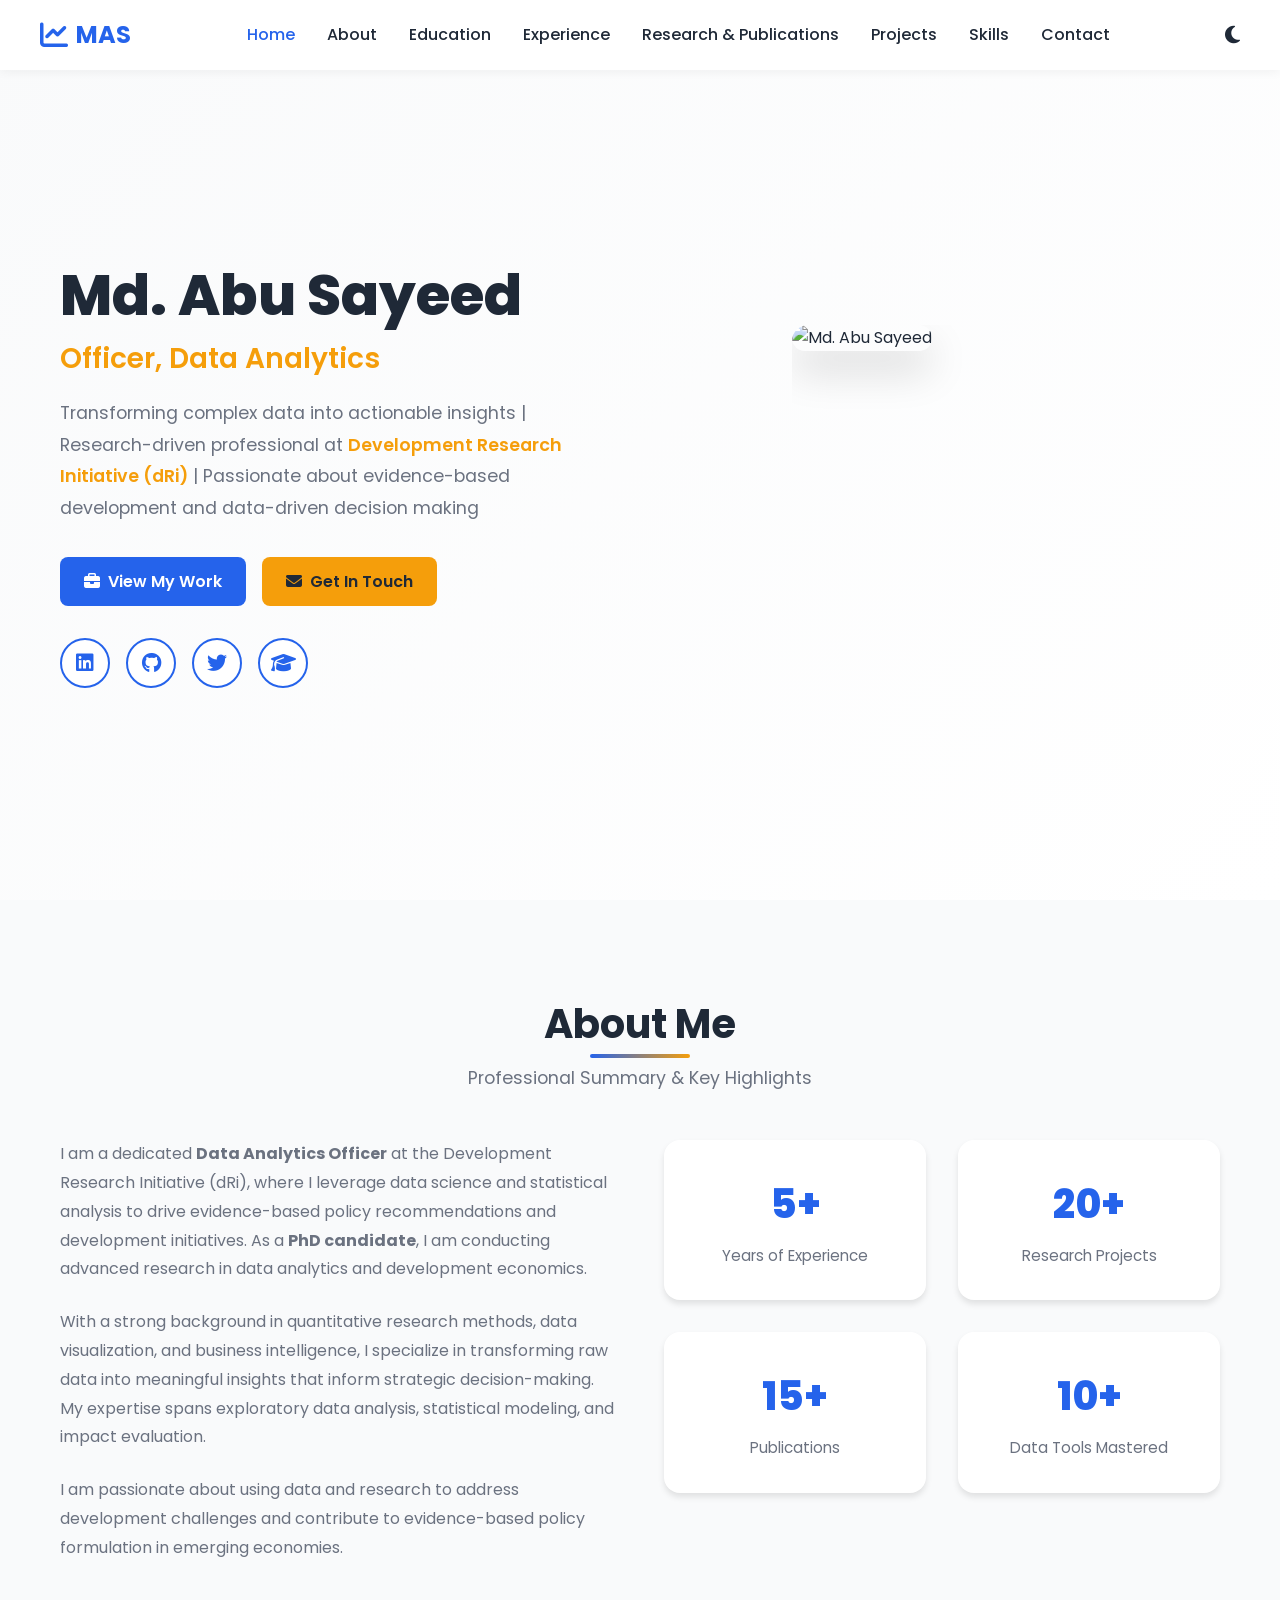
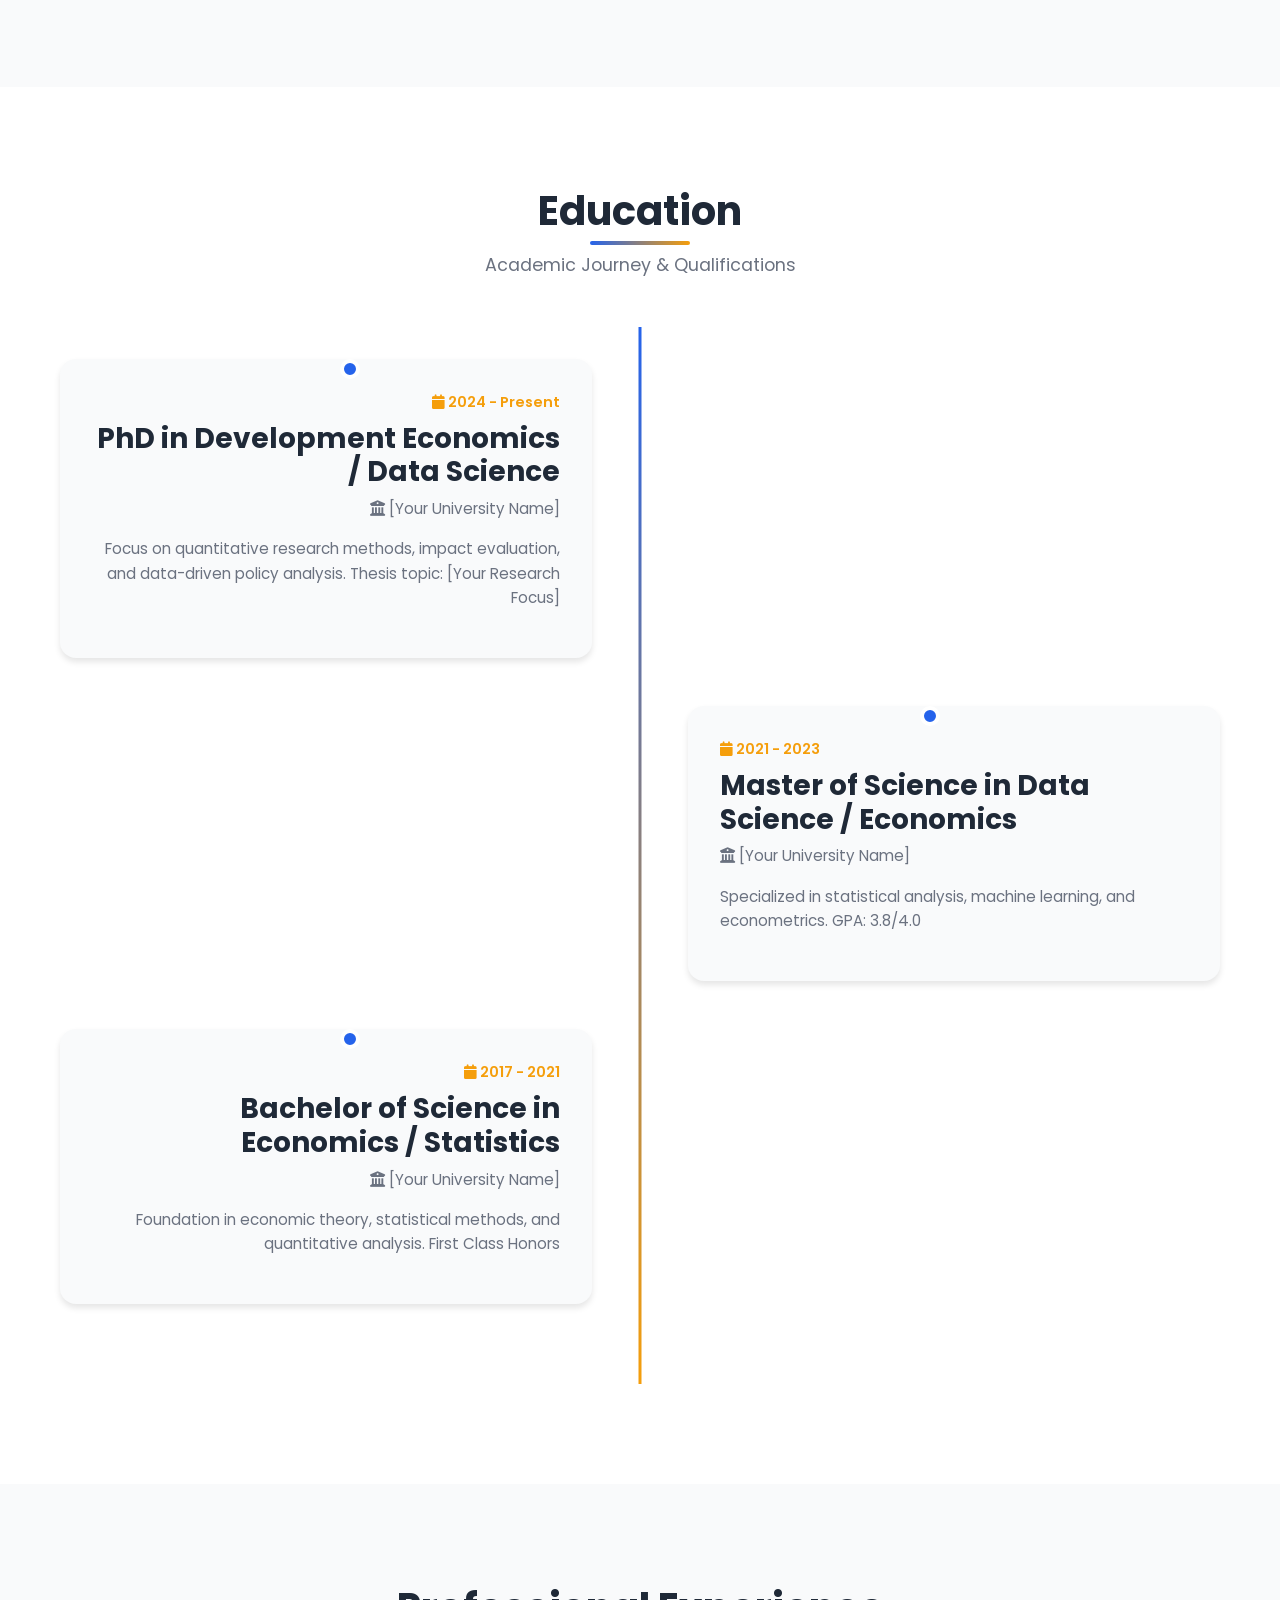
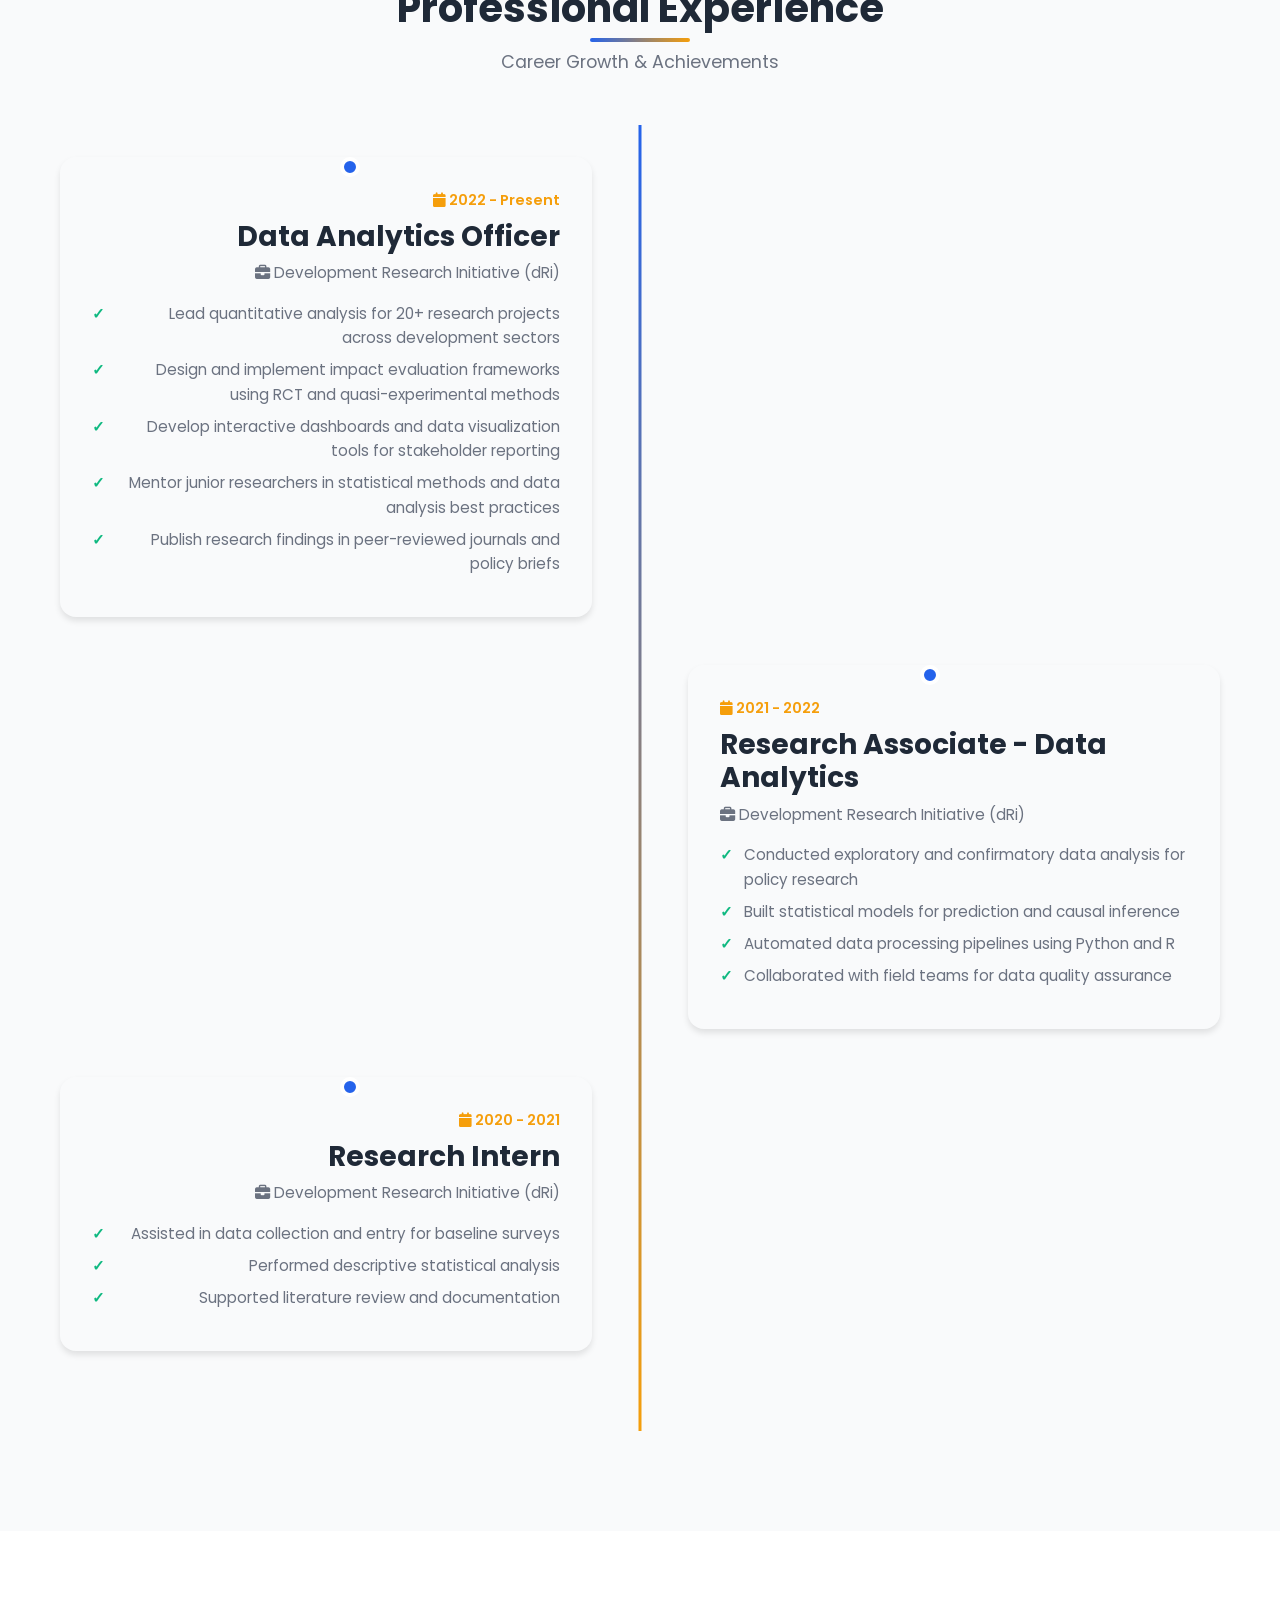
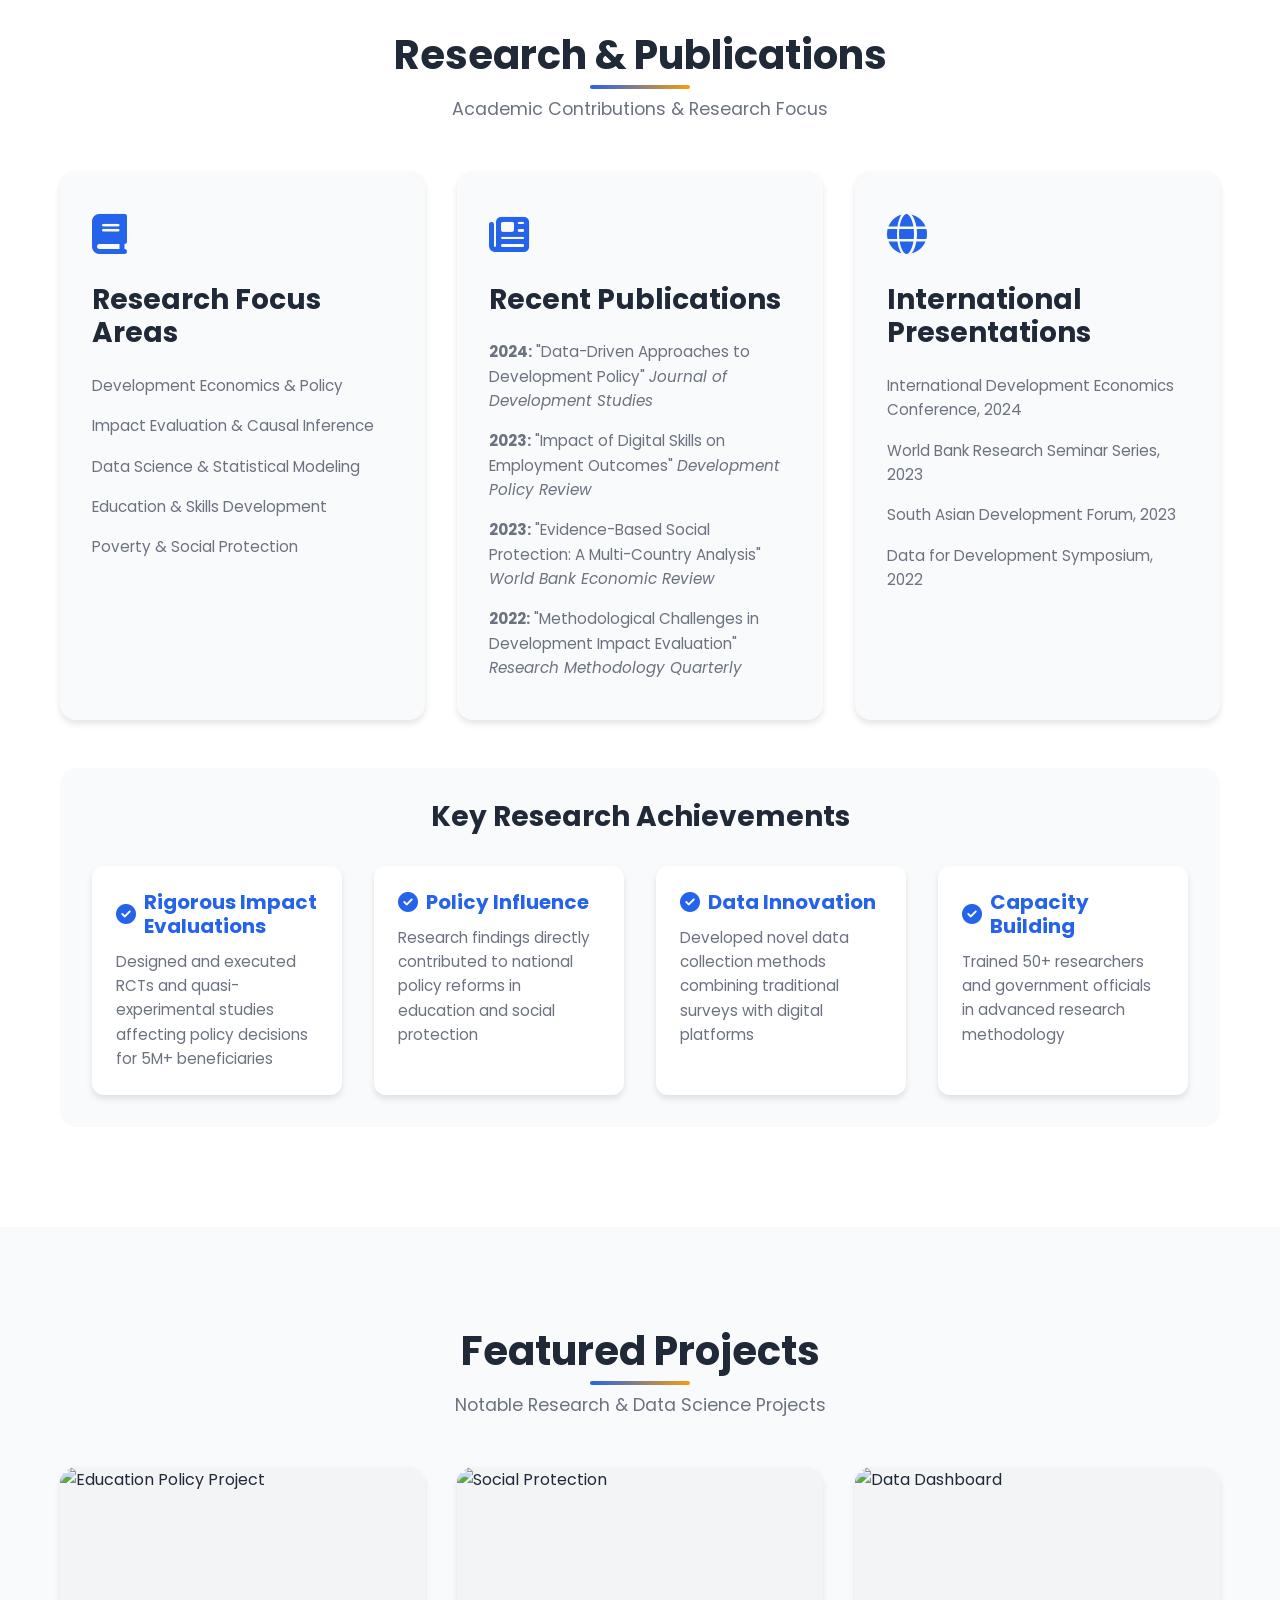
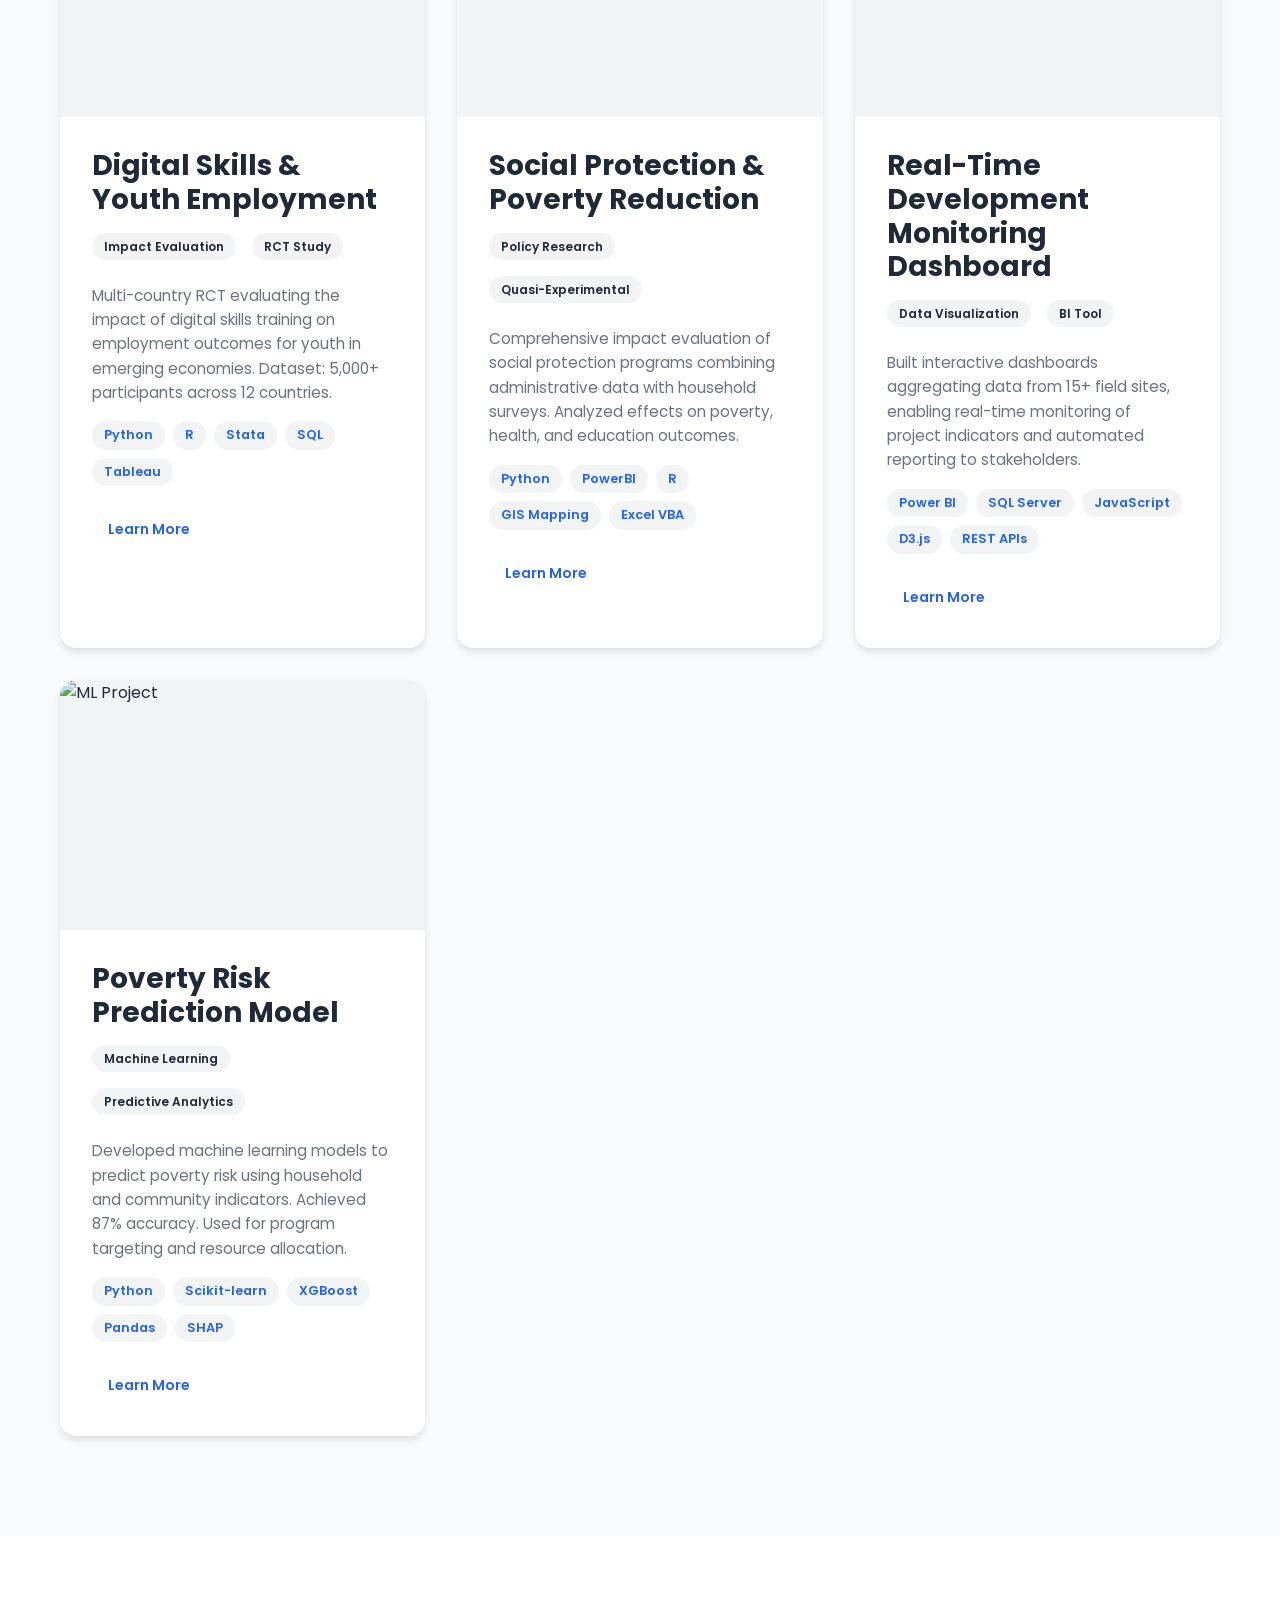
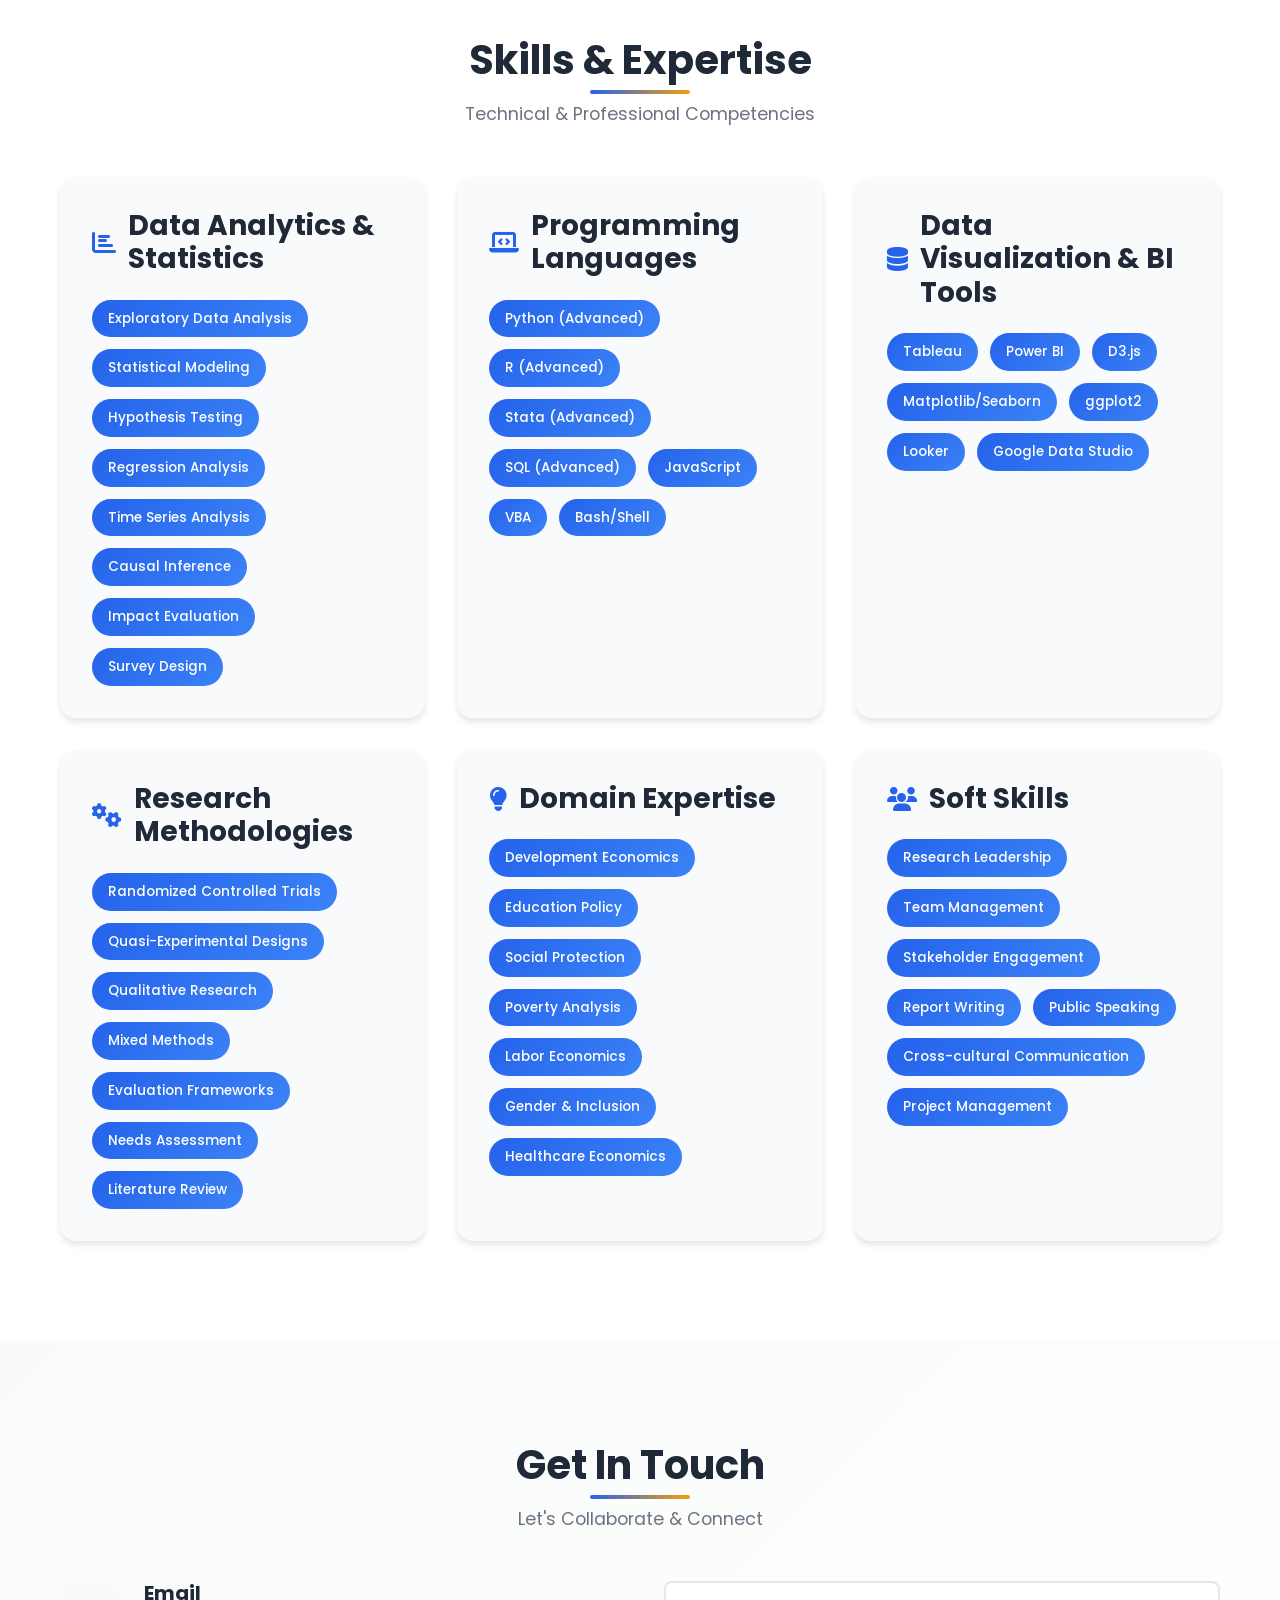
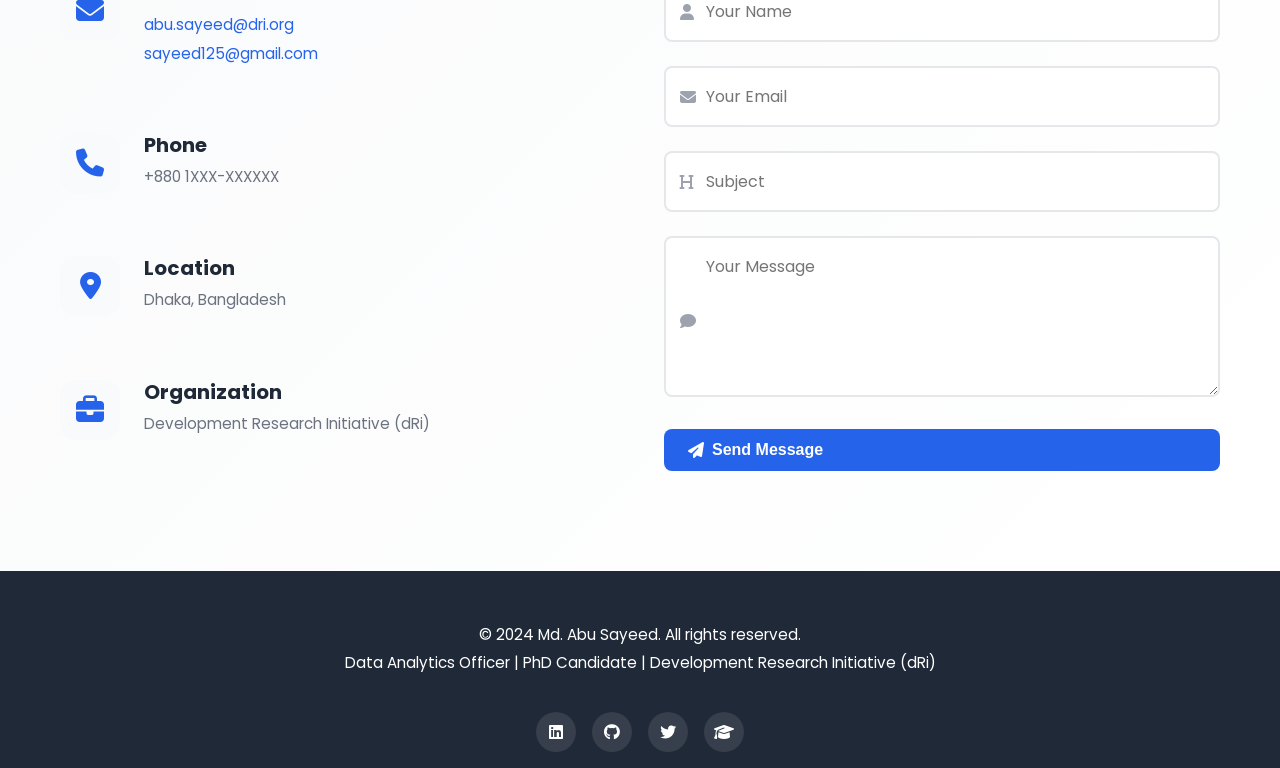
==== index.html @ 8b4735b5 "Update title and subtitle in index.html" ====
<!DOCTYPE html>
<html lang="en">
<head>
    <meta charset="UTF-8">
    <meta name="viewport" content="width=device-width, initial-scale=1.0">
    <title>Md. Abu Sayeed - Officer, Data Analytics </title>
    <meta name="description" content="Portfolio of Md. Abu Sayeed - Data Analytics Officer at Development Research Initiative (dRi) and PhD Candidate. Showcasing research, projects, and professional experience.">
    <meta name="keywords" content="Data Analytics, Research, PhD, dRi, Public Health">
    <meta name="author" content="Md. Abu Sayeed">
    
    <!-- Favicon -->
    <link rel="icon" type="image/x-icon" href="https://cdn-icons-png.flaticon.com/512/3050/3050159.png">
    
    <!-- Font Awesome -->
    <link rel="stylesheet" href="https://cdnjs.cloudflare.com/ajax/libs/font-awesome/6.4.0/css/all.min.css">
    
    <!-- Google Fonts -->
    <link href="https://fonts.googleapis.com/css2?family=Poppins:wght@300;400;500;600;700&display=swap" rel="stylesheet">
    
    <!-- CSS -->
    <link rel="stylesheet" href="css/styles.css">
</head>
<body>
    <!-- NAVBAR -->
    <nav class="navbar">
        <div class="container navbar-container">
            <div class="logo">
                <i class="fas fa-chart-line"></i>
                <span>MAS</span>
            </div>
            
            <button class="menu-toggle" id="menuToggle">
                <span></span>
                <span></span>
                <span></span>
            </button>
            
            <ul class="nav-menu" id="navMenu">
                <li><a href="#home">Home</a></li>
                <li><a href="#about">About</a></li>
                <li><a href="#education">Education</a></li>
                <li><a href="#experience">Experience</a></li>
                <li><a href="#research">Research & Publications</a></li>
                <li><a href="#projects">Projects</a></li>
                <li><a href="#skills">Skills</a></li>
                <li><a href="#contact">Contact</a></li>
            </ul>
            
            <button class="theme-toggle" id="themeToggle">
                <i class="fas fa-moon"></i>
            </button>
        </div>
    </nav>

    <!-- HERO SECTION -->
    <section id="home" class="hero">
        <div class="container">
            <div class="hero-content">
                <div class="hero-text">
                    <h1 class="hero-title">Md. Abu Sayeed</h1>
                    <p class="hero-subtitle">Officer, Data Analytics</p>
                    <p class="hero-description">
                        Transforming complex data into actionable insights | Research-driven professional at 
                        <span class="highlight">Development Research Initiative (dRi)</span> | 
                        Passionate about evidence-based development and data-driven decision making
                    </p>
                    
                    <div class="hero-buttons">
                        <a href="#projects" class="btn btn-primary">
                            <i class="fas fa-briefcase"></i> View My Work
                        </a>
                        <a href="#contact" class="btn btn-secondary">
                            <i class="fas fa-envelope"></i> Get In Touch
                        </a>
                    </div>
                    
                    <div class="social-links">
                        <a href="https://linkedin.com/in/md-abu-sayeed" target="_blank" title="LinkedIn" aria-label="LinkedIn">
                            <i class="fab fa-linkedin"></i>
                        </a>
                        <a href="https://github.com/Sayeed125" target="_blank" title="GitHub" aria-label="GitHub">
                            <i class="fab fa-github"></i>
                        </a>
                        <a href="https://twitter.com/yourhandle" target="_blank" title="Twitter" aria-label="Twitter">
                            <i class="fab fa-twitter"></i>
                        </a>
                        <a href="https://scholar.google.com/citations?user=yourprofile" target="_blank" title="Google Scholar" aria-label="Google Scholar">
                            <i class="fas fa-graduation-cap"></i>
                        </a>
                    </div>
                </div>
                
                <div class="hero-image">
                    <div class="image-wrapper">
                        <img src="https://via.placeholder.com/300x300?text=Abu+Sayeed" alt="Md. Abu Sayeed" class="profile-image">
                    </div>
                </div>
            </div>
        </div>
    </section>

    <!-- ABOUT SECTION -->
    <section id="about" class="about">
        <div class="container">
            <h2 class="section-title">About Me</h2>
            <p class="section-subtitle">Professional Summary & Key Highlights</p>
            
            <div class="about-content">
                <div class="about-text">
                    <p>
                        I am a dedicated <strong>Data Analytics Officer</strong> at the Development Research Initiative (dRi), 
                        where I leverage data science and statistical analysis to drive evidence-based policy recommendations 
                        and development initiatives. As a <strong>PhD candidate</strong>, I am conducting advanced research in 
                        data analytics and development economics.
                    </p>
                    
                    <p>
                        With a strong background in quantitative research methods, data visualization, and business intelligence, 
                        I specialize in transforming raw data into meaningful insights that inform strategic decision-making. 
                        My expertise spans exploratory data analysis, statistical modeling, and impact evaluation.
                    </p>
                    
                    <p>
                        I am passionate about using data and research to address development challenges and contribute to 
                        evidence-based policy formulation in emerging economies.
                    </p>
                </div>
                
                <div class="stats">
                    <div class="stat">
                        <div class="stat-number">5+</div>
                        <div class="stat-label">Years of Experience</div>
                    </div>
                    <div class="stat">
                        <div class="stat-number">20+</div>
                        <div class="stat-label">Research Projects</div>
                    </div>
                    <div class="stat">
                        <div class="stat-number">15+</div>
                        <div class="stat-label">Publications</div>
                    </div>
                    <div class="stat">
                        <div class="stat-number">10+</div>
                        <div class="stat-label">Data Tools Mastered</div>
                    </div>
                </div>
            </div>
        </div>
    </section>

    <!-- EDUCATION SECTION -->
    <section id="education" class="education">
        <div class="container">
            <h2 class="section-title">Education</h2>
            <p class="section-subtitle">Academic Journey & Qualifications</p>
            
            <div class="timeline">
                <div class="timeline-item">
                    <div class="timeline-dot"></div>
                    <div class="timeline-content">
                        <div class="timeline-date">
                            <i class="fas fa-calendar"></i> 2024 - Present
                        </div>
                        <h3>PhD in Development Economics / Data Science</h3>
                        <p class="institution">
                            <i class="fas fa-university"></i> [Your University Name]
                        </p>
                        <p class="description">
                            Focus on quantitative research methods, impact evaluation, and data-driven policy analysis. 
                            Thesis topic: [Your Research Focus]
                        </p>
                    </div>
                </div>
                
                <div class="timeline-item">
                    <div class="timeline-dot"></div>
                    <div class="timeline-content">
                        <div class="timeline-date">
                            <i class="fas fa-calendar"></i> 2021 - 2023
                        </div>
                        <h3>Master of Science in Data Science / Economics</h3>
                        <p class="institution">
                            <i class="fas fa-university"></i> [Your University Name]
                        </p>
                        <p class="description">
                            Specialized in statistical analysis, machine learning, and econometrics. 
                            GPA: 3.8/4.0
                        </p>
                    </div>
                </div>
                
                <div class="timeline-item">
                    <div class="timeline-dot"></div>
                    <div class="timeline-content">
                        <div class="timeline-date">
                            <i class="fas fa-calendar"></i> 2017 - 2021
                        </div>
                        <h3>Bachelor of Science in Economics / Statistics</h3>
                        <p class="institution">
                            <i class="fas fa-university"></i> [Your University Name]
                        </p>
                        <p class="description">
                            Foundation in economic theory, statistical methods, and quantitative analysis. 
                            First Class Honors
                        </p>
                    </div>
                </div>
            </div>
        </div>
    </section>

    <!-- EXPERIENCE SECTION -->
    <section id="experience" class="experience">
        <div class="container">
            <h2 class="section-title">Professional Experience</h2>
            <p class="section-subtitle">Career Growth & Achievements</p>
            
            <div class="timeline">
                <div class="timeline-item">
                    <div class="timeline-dot"></div>
                    <div class="timeline-content">
                        <div class="timeline-date">
                            <i class="fas fa-calendar"></i> 2022 - Present
                        </div>
                        <h3>Data Analytics Officer</h3>
                        <p class="institution">
                            <i class="fas fa-briefcase"></i> Development Research Initiative (dRi)
                        </p>
                        <ul class="achievements">
                            <li>Lead quantitative analysis for 20+ research projects across development sectors</li>
                            <li>Design and implement impact evaluation frameworks using RCT and quasi-experimental methods</li>
                            <li>Develop interactive dashboards and data visualization tools for stakeholder reporting</li>
                            <li>Mentor junior researchers in statistical methods and data analysis best practices</li>
                            <li>Publish research findings in peer-reviewed journals and policy briefs</li>
                        </ul>
                    </div>
                </div>
                
                <div class="timeline-item">
                    <div class="timeline-dot"></div>
                    <div class="timeline-content">
                        <div class="timeline-date">
                            <i class="fas fa-calendar"></i> 2021 - 2022
                        </div>
                        <h3>Research Associate - Data Analytics</h3>
                        <p class="institution">
                            <i class="fas fa-briefcase"></i> Development Research Initiative (dRi)
                        </p>
                        <ul class="achievements">
                            <li>Conducted exploratory and confirmatory data analysis for policy research</li>
                            <li>Built statistical models for prediction and causal inference</li>
                            <li>Automated data processing pipelines using Python and R</li>
                            <li>Collaborated with field teams for data quality assurance</li>
                        </ul>
                    </div>
                </div>
                
                <div class="timeline-item">
                    <div class="timeline-dot"></div>
                    <div class="timeline-content">
                        <div class="timeline-date">
                            <i class="fas fa-calendar"></i> 2020 - 2021
                        </div>
                        <h3>Research Intern</h3>
                        <p class="institution">
                            <i class="fas fa-briefcase"></i> Development Research Initiative (dRi)
                        </p>
                        <ul class="achievements">
                            <li>Assisted in data collection and entry for baseline surveys</li>
                            <li>Performed descriptive statistical analysis</li>
                            <li>Supported literature review and documentation</li>
                        </ul>
                    </div>
                </div>
            </div>
        </div>
    </section>

    <!-- RESEARCH SECTION -->
    <section id="research" class="research">
        <div class="container">
            <h2 class="section-title">Research & Publications</h2>
            <p class="section-subtitle">Academic Contributions & Research Focus</p>
            
            <div class="research-grid">
                <div class="research-card">
                    <div class="research-icon">
                        <i class="fas fa-book"></i>
                    </div>
                    <h3>Research Focus Areas</h3>
                    <ul>
                        <li>Development Economics & Policy</li>
                        <li>Impact Evaluation & Causal Inference</li>
                        <li>Data Science & Statistical Modeling</li>
                        <li>Education & Skills Development</li>
                        <li>Poverty & Social Protection</li>
                    </ul>
                </div>
                
                <div class="research-card">
                    <div class="research-icon">
                        <i class="fas fa-newspaper"></i>
                    </div>
                    <h3>Recent Publications</h3>
                    <ul>
                        <li>
                            <strong>2024:</strong> "Data-Driven Approaches to Development Policy" 
                            <em>Journal of Development Studies</em>
                        </li>
                        <li>
                            <strong>2023:</strong> "Impact of Digital Skills on Employment Outcomes" 
                            <em>Development Policy Review</em>
                        </li>
                        <li>
                            <strong>2023:</strong> "Evidence-Based Social Protection: A Multi-Country Analysis" 
                            <em>World Bank Economic Review</em>
                        </li>
                        <li>
                            <strong>2022:</strong> "Methodological Challenges in Development Impact Evaluation" 
                            <em>Research Methodology Quarterly</em>
                        </li>
                    </ul>
                </div>
                
                <div class="research-card">
                    <div class="research-icon">
                        <i class="fas fa-globe"></i>
                    </div>
                    <h3>International Presentations</h3>
                    <ul>
                        <li>International Development Economics Conference, 2024</li>
                        <li>World Bank Research Seminar Series, 2023</li>
                        <li>South Asian Development Forum, 2023</li>
                        <li>Data for Development Symposium, 2022</li>
                    </ul>
                </div>
            </div>
            
            <div class="research-highlights">
                <h3>Key Research Achievements</h3>
                <div class="highlights-grid">
                    <div class="highlight-item">
                        <h4><i class="fas fa-check-circle"></i> Rigorous Impact Evaluations</h4>
                        <p>Designed and executed RCTs and quasi-experimental studies affecting policy decisions for 5M+ beneficiaries</p>
                    </div>
                    <div class="highlight-item">
                        <h4><i class="fas fa-check-circle"></i> Policy Influence</h4>
                        <p>Research findings directly contributed to national policy reforms in education and social protection</p>
                    </div>
                    <div class="highlight-item">
                        <h4><i class="fas fa-check-circle"></i> Data Innovation</h4>
                        <p>Developed novel data collection methods combining traditional surveys with digital platforms</p>
                    </div>
                    <div class="highlight-item">
                        <h4><i class="fas fa-check-circle"></i> Capacity Building</h4>
                        <p>Trained 50+ researchers and government officials in advanced research methodology</p>
                    </div>
                </div>
            </div>
        </div>
    </section>

    <!-- PROJECTS SECTION -->
    <section id="projects" class="projects">
        <div class="container">
            <h2 class="section-title">Featured Projects</h2>
            <p class="section-subtitle">Notable Research & Data Science Projects</p>
            
            <div class="projects-grid">
                <div class="project-card">
                    <div class="project-image">
                        <img src="https://via.placeholder.com/400x250?text=Education+Policy+Project" alt="Education Policy Project">
                        <div class="project-overlay">
                            <a href="#" class="project-link">
                                <i class="fas fa-external-link-alt"></i>
                            </a>
                        </div>
                    </div>
                    <div class="project-content">
                        <h3>Digital Skills & Youth Employment</h3>
                        <p class="project-type">
                            <span class="badge">Impact Evaluation</span>
                            <span class="badge">RCT Study</span>
                        </p>
                        <p class="project-description">
                            Multi-country RCT evaluating the impact of digital skills training on employment outcomes 
                            for youth in emerging economies. Dataset: 5,000+ participants across 12 countries.
                        </p>
                        <div class="project-tech">
                            <span>Python</span>
                            <span>R</span>
                            <span>Stata</span>
                            <span>SQL</span>
                            <span>Tableau</span>
                        </div>
                        <a href="#" class="btn btn-small">Learn More</a>
                    </div>
                </div>
                
                <div class="project-card">
                    <div class="project-image">
                        <img src="https://via.placeholder.com/400x250?text=Social+Protection+Project" alt="Social Protection">
                        <div class="project-overlay">
                            <a href="#" class="project-link">
                                <i class="fas fa-external-link-alt"></i>
                            </a>
                        </div>
                    </div>
                    <div class="project-content">
                        <h3>Social Protection & Poverty Reduction</h3>
                        <p class="project-type">
                            <span class="badge">Policy Research</span>
                            <span class="badge">Quasi-Experimental</span>
                        </p>
                        <p class="project-description">
                            Comprehensive impact evaluation of social protection programs combining administrative data 
                            with household surveys. Analyzed effects on poverty, health, and education outcomes.
                        </p>
                        <div class="project-tech">
                            <span>Python</span>
                            <span>PowerBI</span>
                            <span>R</span>
                            <span>GIS Mapping</span>
                            <span>Excel VBA</span>
                        </div>
                        <a href="#" class="btn btn-small">Learn More</a>
                    </div>
                </div>
                
                <div class="project-card">
                    <div class="project-image">
                        <img src="https://via.placeholder.com/400x250?text=Data+Dashboard+Project" alt="Data Dashboard">
                        <div class="project-overlay">
                            <a href="#" class="project-link">
                                <i class="fas fa-external-link-alt"></i>
                            </a>
                        </div>
                    </div>
                    <div class="project-content">
                        <h3>Real-Time Development Monitoring Dashboard</h3>
                        <p class="project-type">
                            <span class="badge">Data Visualization</span>
                            <span class="badge">BI Tool</span>
                        </p>
                        <p class="project-description">
                            Built interactive dashboards aggregating data from 15+ field sites, enabling real-time monitoring 
                            of project indicators and automated reporting to stakeholders.
                        </p>
                        <div class="project-tech">
                            <span>Power BI</span>
                            <span>SQL Server</span>
                            <span>JavaScript</span>
                            <span>D3.js</span>
                            <span>REST APIs</span>
                        </div>
                        <a href="#" class="btn btn-small">Learn More</a>
                    </div>
                </div>
                
                <div class="project-card">
                    <div class="project-image">
                        <img src="https://via.placeholder.com/400x250?text=Machine+Learning+Project" alt="ML Project">
                        <div class="project-overlay">
                            <a href="#" class="project-link">
                                <i class="fas fa-external-link-alt"></i>
                            </a>
                        </div>
                    </div>
                    <div class="project-content">
                        <h3>Poverty Risk Prediction Model</h3>
                        <p class="project-type">
                            <span class="badge">Machine Learning</span>
                            <span class="badge">Predictive Analytics</span>
                        </p>
                        <p class="project-description">
                            Developed machine learning models to predict poverty risk using household and community indicators. 
                            Achieved 87% accuracy. Used for program targeting and resource allocation.
                        </p>
                        <div class="project-tech">
                            <span>Python</span>
                            <span>Scikit-learn</span>
                            <span>XGBoost</span>
                            <span>Pandas</span>
                            <span>SHAP</span>
                        </div>
                        <a href="#" class="btn btn-small">Learn More</a>
                    </div>
                </div>
            </div>
        </div>
    </section>

    <!-- SKILLS SECTION -->
    <section id="skills" class="skills">
        <div class="container">
            <h2 class="section-title">Skills & Expertise</h2>
            <p class="section-subtitle">Technical & Professional Competencies</p>
            
            <div class="skills-grid">
                <div class="skill-category">
                    <h3>
                        <i class="fas fa-chart-bar"></i> Data Analytics & Statistics
                    </h3>
                    <div class="skill-list">
                        <span class="skill-tag">Exploratory Data Analysis</span>
                        <span class="skill-tag">Statistical Modeling</span>
                        <span class="skill-tag">Hypothesis Testing</span>
                        <span class="skill-tag">Regression Analysis</span>
                        <span class="skill-tag">Time Series Analysis</span>
                        <span class="skill-tag">Causal Inference</span>
                        <span class="skill-tag">Impact Evaluation</span>
                        <span class="skill-tag">Survey Design</span>
                    </div>
                </div>
                
                <div class="skill-category">
                    <h3>
                        <i class="fas fa-laptop-code"></i> Programming Languages
                    </h3>
                    <div class="skill-list">
                        <span class="skill-tag">Python (Advanced)</span>
                        <span class="skill-tag">R (Advanced)</span>
                        <span class="skill-tag">Stata (Advanced)</span>
                        <span class="skill-tag">SQL (Advanced)</span>
                        <span class="skill-tag">JavaScript</span>
                        <span class="skill-tag">VBA</span>
                        <span class="skill-tag">Bash/Shell</span>
                    </div>
                </div>
                
                <div class="skill-category">
                    <h3>
                        <i class="fas fa-database"></i> Data Visualization & BI Tools
                    </h3>
                    <div class="skill-list">
                        <span class="skill-tag">Tableau</span>
                        <span class="skill-tag">Power BI</span>
                        <span class="skill-tag">D3.js</span>
                        <span class="skill-tag">Matplotlib/Seaborn</span>
                        <span class="skill-tag">ggplot2</span>
                        <span class="skill-tag">Looker</span>
                        <span class="skill-tag">Google Data Studio</span>
                    </div>
                </div>
                
                <div class="skill-category">
                    <h3>
                        <i class="fas fa-cogs"></i> Research Methodologies
                    </h3>
                    <div class="skill-list">
                        <span class="skill-tag">Randomized Controlled Trials</span>
                        <span class="skill-tag">Quasi-Experimental Designs</span>
                        <span class="skill-tag">Qualitative Research</span>
                        <span class="skill-tag">Mixed Methods</span>
                        <span class="skill-tag">Evaluation Frameworks</span>
                        <span class="skill-tag">Needs Assessment</span>
                        <span class="skill-tag">Literature Review</span>
                    </div>
                </div>
                
                <div class="skill-category">
                    <h3>
                        <i class="fas fa-lightbulb"></i> Domain Expertise
                    </h3>
                    <div class="skill-list">
                        <span class="skill-tag">Development Economics</span>
                        <span class="skill-tag">Education Policy</span>
                        <span class="skill-tag">Social Protection</span>
                        <span class="skill-tag">Poverty Analysis</span>
                        <span class="skill-tag">Labor Economics</span>
                        <span class="skill-tag">Gender & Inclusion</span>
                        <span class="skill-tag">Healthcare Economics</span>
                    </div>
                </div>
                
                <div class="skill-category">
                    <h3>
                        <i class="fas fa-users"></i> Soft Skills
                    </h3>
                    <div class="skill-list">
                        <span class="skill-tag">Research Leadership</span>
                        <span class="skill-tag">Team Management</span>
                        <span class="skill-tag">Stakeholder Engagement</span>
                        <span class="skill-tag">Report Writing</span>
                        <span class="skill-tag">Public Speaking</span>
                        <span class="skill-tag">Cross-cultural Communication</span>
                        <span class="skill-tag">Project Management</span>
                    </div>
                </div>
            </div>
        </div>
    </section>

    <!-- CONTACT SECTION -->
    <section id="contact" class="contact">
        <div class="container">
            <h2 class="section-title">Get In Touch</h2>
            <p class="section-subtitle">Let's Collaborate & Connect</p>
            
            <div class="contact-content">
                <div class="contact-info">
                    <div class="contact-item">
                        <div class="contact-icon">
                            <i class="fas fa-envelope"></i>
                        </div>
                        <div class="contact-text">
                            <h4>Email</h4>
                            <p>
                                <a href="mailto:abu.sayeed@dri.org">abu.sayeed@dri.org</a>
                            </p>
                            <p>
                                <a href="mailto:sayeed125@gmail.com">sayeed125@gmail.com</a>
                            </p>
                        </div>
                    </div>
                    
                    <div class="contact-item">
                        <div class="contact-icon">
                            <i class="fas fa-phone"></i>
                        </div>
                        <div class="contact-text">
                            <h4>Phone</h4>
                            <p>+880 1XXX-XXXXXX</p>
                        </div>
                    </div>
                    
                    <div class="contact-item">
                        <div class="contact-icon">
                            <i class="fas fa-map-marker-alt"></i>
                        </div>
                        <div class="contact-text">
                            <h4>Location</h4>
                            <p>Dhaka, Bangladesh</p>
                        </div>
                    </div>
                    
                    <div class="contact-item">
                        <div class="contact-icon">
                            <i class="fas fa-briefcase"></i>
                        </div>
                        <div class="contact-text">
                            <h4>Organization</h4>
                            <p>Development Research Initiative (dRi)</p>
                        </div>
                    </div>
                </div>
                
                <form class="contact-form" id="contactForm">
                    <div class="form-group">
                        <input type="text" id="name" name="name" placeholder="Your Name" required>
                        <i class="fas fa-user form-icon"></i>
                    </div>
                    
                    <div class="form-group">
                        <input type="email" id="email" name="email" placeholder="Your Email" required>
                        <i class="fas fa-envelope form-icon"></i>
                    </div>
                    
                    <div class="form-group">
                        <input type="text" id="subject" name="subject" placeholder="Subject" required>
                        <i class="fas fa-heading form-icon"></i>
                    </div>
                    
                    <div class="form-group">
                        <textarea id="message" name="message" placeholder="Your Message" rows="5" required></textarea>
                        <i class="fas fa-comment form-icon"></i>
                    </div>
                    
                    <button type="submit" class="btn btn-primary">
                        <i class="fas fa-paper-plane"></i> Send Message
                    </button>
                </form>
            </div>
        </div>
    </section>

    <!-- FOOTER -->
    <footer class="footer">
        <div class="container">
            <div class="footer-content">
                <p>&copy; 2024 Md. Abu Sayeed. All rights reserved.</p>
                <p>Data Analytics Officer | PhD Candidate | Development Research Initiative (dRi)</p>
            </div>
            <div class="footer-social">
                <a href="https://linkedin.com/in/md-abu-sayeed" target="_blank" title="LinkedIn">
                    <i class="fab fa-linkedin"></i>
                </a>
                <a href="https://github.com/Sayeed125" target="_blank" title="GitHub">
                    <i class="fab fa-github"></i>
                </a>
                <a href="https://twitter.com/yourhandle" target="_blank" title="Twitter">
                    <i class="fab fa-twitter"></i>
                </a>
                <a href="https://scholar.google.com/citations?user=yourprofile" target="_blank" title="Google Scholar">
                    <i class="fas fa-graduation-cap"></i>
                </a>
            </div>
        </div>
    </footer>

    <!-- JavaScript -->
    <script src="js/script.js"></script>
</body>
</html>
---- css/styles.css ----
/* =============================================
   VARIABLES & THEMING
   ============================================= */

:root {
    --primary-color: #2563eb;
    --primary-light: #3b82f6;
    --primary-dark: #1e40af;
    --secondary-color: #f59e0b;
    --secondary-light: #fbbf24;
    --secondary-dark: #d97706;
    --success-color: #10b981;
    --danger-color: #ef4444;
    --warning-color: #f59e0b;
    
    --text-dark: #1f2937;
    --text-light: #6b7280;
    --text-lighter: #9ca3af;
    --text-white: #ffffff;
    
    --bg-light: #f9fafb;
    --bg-white: #ffffff;
    --bg-gray: #f3f4f6;
    --bg-dark: #111827;
    --bg-darker: #0f172a;
    
    --border-color: #e5e7eb;
    --border-dark: #374151;
    
    --shadow-sm: 0 1px 2px rgba(0, 0, 0, 0.05);
    --shadow-md: 0 4px 6px rgba(0, 0, 0, 0.1);
    --shadow-lg: 0 10px 25px rgba(0, 0, 0, 0.1);
    --shadow-xl: 0 20px 40px rgba(0, 0, 0, 0.15);
    
    --transition: all 0.3s ease;
}

[data-theme="dark"] {
    --text-dark: #f3f4f6;
    --text-light: #d1d5db;
    --text-lighter: #9ca3af;
    --bg-light: #1f2937;
    --bg-white: #111827;
    --bg-gray: #374151;
    --border-color: #374151;
}

/* =============================================
   GLOBAL STYLES
   ============================================= */

* {
    margin: 0;
    padding: 0;
    box-sizing: border-box;
}

html {
    scroll-behavior: smooth;
}

body {
    font-family: 'Poppins', -apple-system, BlinkMacSystemFont, 'Segoe UI', sans-serif;
    line-height: 1.6;
    color: var(--text-dark);
    background-color: var(--bg-white);
    transition: background-color 0.3s ease, color 0.3s ease;
    opacity: 1;
}

body.dark-mode {
    background-color: var(--bg-darker);
    color: var(--text-light);
}

/* =============================================
   CONTAINER & LAYOUT
   ============================================= */

.container {
    max-width: 1200px;
    margin: 0 auto;
    padding: 0 20px;
}

/* =============================================
   TYPOGRAPHY
   ============================================= */

h1, h2, h3, h4, h5, h6 {
    font-weight: 700;
    line-height: 1.2;
    margin-bottom: 1rem;
}

h1 {
    font-size: 3.5rem;
}

h2 {
    font-size: 2.5rem;
}

h3 {
    font-size: 1.75rem;
}

h4 {
    font-size: 1.25rem;
}

p {
    margin-bottom: 1rem;
    font-size: 1rem;
}

a {
    color: var(--primary-color);
    text-decoration: none;
    transition: var(--transition);
}

a:hover {
    color: var(--primary-dark);
}

.highlight {
    color: var(--secondary-color);
    font-weight: 600;
}

/* =============================================
   BUTTONS
   ============================================= */

.btn {
    display: inline-flex;
    align-items: center;
    gap: 0.5rem;
    padding: 0.75rem 1.5rem;
    border: none;
    border-radius: 0.5rem;
    font-size: 1rem;
    font-weight: 600;
    cursor: pointer;
    transition: var(--transition);
    text-decoration: none;
}

.btn-primary {
    background-color: var(--primary-color);
    color: var(--text-white);
}

.btn-primary:hover {
    background-color: var(--primary-dark);
    transform: translateY(-2px);
    box-shadow: var(--shadow-lg);
}

.btn-secondary {
    background-color: var(--secondary-color);
    color: var(--text-dark);
}

.btn-secondary:hover {
    background-color: var(--secondary-dark);
    transform: translateY(-2px);
    box-shadow: var(--shadow-lg);
}

.btn-small {
    padding: 0.5rem 1rem;
    font-size: 0.875rem;
}

.badge {
    display: inline-block;
    padding: 0.25rem 0.75rem;
    background-color: var(--bg-gray);
    color: var(--text-dark);
    border-radius: 2rem;
    font-size: 0.75rem;
    font-weight: 600;
    margin-right: 0.5rem;
    margin-bottom: 0.5rem;
}

/* =============================================
   NAVBAR
   ============================================= */

.navbar {
    position: fixed;
    top: 0;
    left: 0;
    right: 0;
    background-color: var(--bg-white);
    box-shadow: var(--shadow-sm);
    z-index: 1000;
    transition: var(--transition);
}

body.dark-mode .navbar {
    background-color: var(--bg-white);
    opacity: 0.95;
}

.navbar-container {
    display: flex;
    align-items: center;
    justify-content: space-between;
    padding: 1rem 0;
}

.logo {
    display: flex;
    align-items: center;
    gap: 0.5rem;
    font-size: 1.5rem;
    font-weight: 700;
    color: var(--primary-color);
}

.logo i {
    font-size: 1.75rem;
}

.nav-menu {
    display: flex;
    list-style: none;
    gap: 2rem;
    align-items: center;
}

.nav-menu a {
    color: var(--text-dark);
    font-weight: 500;
    position: relative;
    transition: color 0.3s ease;
}

.nav-menu a::after {
    content: '';
    position: absolute;
    bottom: -5px;
    left: 0;
    width: 0;
    height: 2px;
    background-color: var(--primary-color);
    transition: width 0.3s ease;
}

.nav-menu a:hover::after {
    width: 100%;
}

.theme-toggle {
    background: none;
    border: none;
    font-size: 1.25rem;
    cursor: pointer;
    color: var(--text-dark);
    transition: var(--transition);
}

.theme-toggle:hover {
    color: var(--primary-color);
}

.menu-toggle {
    display: none;
    flex-direction: column;
    background: none;
    border: none;
    cursor: pointer;
    gap: 5px;
}

.menu-toggle span {
    width: 25px;
    height: 3px;
    background-color: var(--text-dark);
    border-radius: 2px;
    transition: var(--transition);
}

.menu-toggle.active span:nth-child(1) {
    transform: rotate(45deg) translate(8px, 8px);
}

.menu-toggle.active span:nth-child(2) {
    opacity: 0;
}

.menu-toggle.active span:nth-child(3) {
    transform: rotate(-45deg) translate(7px, -7px);
}

/* Mobile Menu */
@media (max-width: 768px) {
    .menu-toggle {
        display: flex;
    }
    
    .nav-menu {
        position: absolute;
        top: 100%;
        left: 0;
        right: 0;
        flex-direction: column;
        gap: 1rem;
        background-color: var(--bg-white);
        padding: 2rem;
        transform: translateX(-100%);
        transition: var(--transition);
        box-shadow: var(--shadow-lg);
    }
    
    .nav-menu.active {
        transform: translateX(0);
    }
    
    .nav-menu a {
        display: block;
        color: var(--text-dark);
    }
    
    .nav-menu a::after {
        display: none;
    }
}

/* =============================================
   HERO SECTION
   ============================================= */

.hero {
    padding: 150px 0 100px;
    background: linear-gradient(135deg, var(--bg-light) 0%, var(--bg-white) 100%);
    min-height: 100vh;
    display: flex;
    align-items: center;
}

.hero > .container {
    width: 100%;
}

.hero-content {
    display: grid;
    grid-template-columns: 1fr 1fr;
    gap: 3rem;
    align-items: center;
}

.hero-text {
    animation: fadeInUp 1s ease forwards;
}

.hero-title {
    font-size: 3.5rem;
    color: var(--text-dark);
    margin-bottom: 0.5rem;
    font-weight: 800;
}

.hero-subtitle {
    font-size: 1.75rem;
    color: var(--secondary-color);
    margin-bottom: 1rem;
    font-weight: 600;
}

.hero-description {
    font-size: 1.1rem;
    color: var(--text-light);
    margin-bottom: 2rem;
    line-height: 1.8;
}

.hero-buttons {
    display: flex;
    gap: 1rem;
    margin-bottom: 2rem;
    flex-wrap: wrap;
}

.social-links {
    display: flex;
    gap: 1rem;
    flex-wrap: wrap;
}

.social-links a {
    width: 50px;
    height: 50px;
    display: flex;
    align-items: center;
    justify-content: center;
    background-color: var(--bg-white);
    border-radius: 50%;
    color: var(--primary-color);
    border: 2px solid var(--primary-color);
    transition: var(--transition);
    font-size: 1.25rem;
}

.social-links a:hover {
    background-color: var(--primary-color);
    color: var(--text-white);
    transform: translateY(-5px);
}

.hero-image {
    animation: fadeInDown 1s ease forwards;
}

.image-wrapper {
    width: 300px;
    height: 300px;
    margin: 0 auto;
    position: relative;
    overflow: hidden;
    border-radius: 1rem;
}

.profile-image {
    width: 100%;
    height: 100%;
    object-fit: cover;
    border-radius: 1rem;
    box-shadow: var(--shadow-xl);
}

@media (max-width: 768px) {
    .hero {
        padding: 120px 0 60px;
        min-height: auto;
    }
    
    .hero-content {
        grid-template-columns: 1fr;
    }
    
    .hero-title {
        font-size: 2rem;
    }
    
    .hero-subtitle {
        font-size: 1.25rem;
    }
    
    .image-wrapper {
        width: 250px;
        height: 250px;
    }
}

/* =============================================
   SECTIONS
   ============================================= */

section {
    padding: 100px 0;
}

.section-title {
    font-size: 2.5rem;
    text-align: center;
    margin-bottom: 1rem;
    position: relative;
    color: var(--text-dark);
}

.section-title::after {
    content: '';
    position: absolute;
    bottom: -10px;
    left: 50%;
    transform: translateX(-50%);
    width: 100px;
    height: 4px;
    background: linear-gradient(90deg, var(--primary-color), var(--secondary-color));
    border-radius: 2px;
}

.section-subtitle {
    text-align: center;
    color: var(--text-light);
    font-size: 1.1rem;
    margin-bottom: 3rem;
}

/* =============================================
   ABOUT SECTION
   ============================================= */

.about {
    background-color: var(--bg-light);
}

.about-content {
    display: grid;
    grid-template-columns: 1fr 1fr;
    gap: 3rem;
    align-items: start;
}

.about-text p {
    margin-bottom: 1.5rem;
    line-height: 1.8;
    color: var(--text-light);
}

.stats {
    display: grid;
    grid-template-columns: 1fr 1fr;
    gap: 2rem;
}

.stat {
    background-color: var(--bg-white);
    padding: 2rem;
    border-radius: 1rem;
    text-align: center;
    box-shadow: var(--shadow-md);
    transition: var(--transition);
}

.stat:hover {
    transform: translateY(-5px);
    box-shadow: var(--shadow-lg);
}

.stat-number {
    font-size: 2.5rem;
    font-weight: 800;
    color: var(--primary-color);
    display: block;
    margin-bottom: 0.5rem;
}

.stat-label {
    color: var(--text-light);
    font-size: 0.95rem;
}

@media (max-width: 768px) {
    .about-content {
        grid-template-columns: 1fr;
    }
    
    .stats {
        grid-template-columns: repeat(2, 1fr);
    }
}

/* =============================================
   TIMELINE
   ============================================= */

.timeline {
    position: relative;
    padding: 2rem 0;
}

.timeline::before {
    content: '';
    position: absolute;
    left: 50%;
    transform: translateX(-50%);
    width: 3px;
    height: 100%;
    background: linear-gradient(180deg, var(--primary-color), var(--secondary-color));
    top: 0;
}

.timeline-item {
    margin-bottom: 3rem;
    width: 50%;
}

.timeline-item:nth-child(odd) {
    margin-left: 0;
    padding-right: 3rem;
    text-align: right;
}

.timeline-item:nth-child(even) {
    margin-left: 50%;
    padding-left: 3rem;
}

.timeline-dot {
    position: absolute;
    width: 20px;
    height: 20px;
    background-color: var(--primary-color);
    border: 4px solid var(--bg-white);
    border-radius: 50%;
    left: 50%;
    transform: translateX(-50%);
    top: 0;
    z-index: 1;
}

.timeline-item:nth-child(even) .timeline-dot {
    left: 50%;
}

.timeline-content {
    background-color: var(--bg-light);
    padding: 2rem;
    border-radius: 1rem;
    box-shadow: var(--shadow-md);
    transition: var(--transition);
}

.timeline-content:hover {
    box-shadow: var(--shadow-lg);
    transform: translateY(-5px);
}

.timeline-date {
    color: var(--secondary-color);
    font-weight: 600;
    margin-bottom: 0.5rem;
    font-size: 0.9rem;
}

.timeline-content h3 {
    color: var(--text-dark);
    margin-bottom: 0.5rem;
}

.institution {
    color: var(--text-light);
    font-size: 0.95rem;
    margin-bottom: 1rem;
}

.description {
    color: var(--text-light);
    font-size: 0.95rem;
    line-height: 1.6;
}

.achievements {
    list-style: none;
    margin-top: 1rem;
}

.achievements li {
    color: var(--text-light);
    padding-left: 1.5rem;
    margin-bottom: 0.5rem;
    position: relative;
    font-size: 0.95rem;
    line-height: 1.6;
}

.achievements li::before {
    content: '✓';
    position: absolute;
    left: 0;
    color: var(--success-color);
    font-weight: bold;
}

@media (max-width: 968px) {
    .timeline::before {
        left: 30px;
    }
    
    .timeline-item {
        width: 100%;
        padding-left: 80px;
        padding-right: 0;
        text-align: left;
    }
    
    .timeline-item:nth-child(odd) {
        padding-right: 0;
        padding-left: 80px;
    }
    
    .timeline-dot {
        left: 30px;
    }
}

/* =============================================
   EDUCATION SECTION
   ============================================= */

.education {
    background-color: var(--bg-white);
}

/* =============================================
   EXPERIENCE SECTION
   ============================================= */

.experience {
    background-color: var(--bg-light);
}

/* =============================================
   RESEARCH SECTION
   ============================================= */

.research {
    background-color: var(--bg-white);
}

.research-grid {
    display: grid;
    grid-template-columns: repeat(auto-fit, minmax(300px, 1fr));
    gap: 2rem;
    margin-bottom: 3rem;
}

.research-card {
    background-color: var(--bg-light);
    padding: 2rem;
    border-radius: 1rem;
    box-shadow: var(--shadow-md);
    transition: var(--transition);
}

.research-card:hover {
    transform: translateY(-10px);
    box-shadow: var(--shadow-lg);
}

.research-icon {
    font-size: 2.5rem;
    color: var(--primary-color);
    margin-bottom: 1rem;
}

.research-card h3 {
    color: var(--text-dark);
    margin-bottom: 1rem;
}

.research-card ul {
    list-style: none;
    margin: 0;
    padding: 0;
}

.research-card li {
    color: var(--text-light);
    padding: 0.5rem 0;
    font-size: 0.95rem;
    line-height: 1.6;
}

.research-highlights {
    background-color: var(--bg-light);
    padding: 2rem;
    border-radius: 1rem;
    margin-top: 2rem;
}

.research-highlights h3 {
    text-align: center;
    margin-bottom: 2rem;
}

.highlights-grid {
    display: grid;
    grid-template-columns: repeat(auto-fit, minmax(250px, 1fr));
    gap: 2rem;
}

.highlight-item {
    background-color: var(--bg-white);
    padding: 1.5rem;
    border-radius: 0.75rem;
    box-shadow: var(--shadow-md);
    transition: var(--transition);
}

.highlight-item:hover {
    box-shadow: var(--shadow-lg);
    transform: translateY(-5px);
}

.highlight-item h4 {
    color: var(--primary-color);
    margin-bottom: 0.75rem;
    display: flex;
    align-items: center;
    gap: 0.5rem;
}

.highlight-item p {
    color: var(--text-light);
    font-size: 0.95rem;
    margin: 0;
}

/* =============================================
   PROJECTS SECTION
   ============================================= */

.projects {
    background-color: var(--bg-light);
}

.projects-grid {
    display: grid;
    grid-template-columns: repeat(auto-fit, minmax(300px, 1fr));
    gap: 2rem;
}

.project-card {
    background-color: var(--bg-white);
    border-radius: 1rem;
    overflow: hidden;
    box-shadow: var(--shadow-md);
    transition: var(--transition);
}

.project-card:hover {
    transform: translateY(-10px);
    box-shadow: var(--shadow-lg);
}

.project-image {
    position: relative;
    height: 250px;
    overflow: hidden;
    background-color: var(--bg-gray);
}

.project-image img {
    width: 100%;
    height: 100%;
    object-fit: cover;
    transition: var(--transition);
}

.project-card:hover .project-image img {
    transform: scale(1.1);
}

.project-overlay {
    position: absolute;
    top: 0;
    left: 0;
    right: 0;
    bottom: 0;
    background-color: rgba(0, 0, 0, 0.7);
    display: flex;
    align-items: center;
    justify-content: center;
    opacity: 0;
    transition: var(--transition);
}

.project-card:hover .project-overlay {
    opacity: 1;
}

.project-link {
    width: 50px;
    height: 50px;
    background-color: var(--primary-color);
    display: flex;
    align-items: center;
    justify-content: center;
    border-radius: 50%;
    color: var(--text-white);
    font-size: 1.25rem;
    transition: var(--transition);
}

.project-link:hover {
    background-color: var(--secondary-color);
    transform: scale(1.1);
}

.project-content {
    padding: 2rem;
}

.project-type {
    display: flex;
    gap: 0.5rem;
    flex-wrap: wrap;
    margin-bottom: 1rem;
}

.project-description {
    color: var(--text-light);
    font-size: 0.95rem;
    margin-bottom: 1rem;
    line-height: 1.6;
}

.project-tech {
    display: flex;
    flex-wrap: wrap;
    gap: 0.5rem;
    margin-bottom: 1.5rem;
}

.project-tech span {
    background-color: var(--bg-gray);
    color: var(--primary-color);
    padding: 0.25rem 0.75rem;
    border-radius: 2rem;
    font-size: 0.8rem;
    font-weight: 600;
}

/* =============================================
   SKILLS SECTION
   ============================================= */

.skills {
    background-color: var(--bg-white);
}

.skills-grid {
    display: grid;
    grid-template-columns: repeat(auto-fit, minmax(300px, 1fr));
    gap: 2rem;
}

.skill-category {
    background-color: var(--bg-light);
    padding: 2rem;
    border-radius: 1rem;
    box-shadow: var(--shadow-md);
    transition: var(--transition);
}

.skill-category:hover {
    transform: translateY(-5px);
    box-shadow: var(--shadow-lg);
}

.skill-category h3 {
    color: var(--text-dark);
    margin-bottom: 1.5rem;
    display: flex;
    align-items: center;
    gap: 0.75rem;
}

.skill-category i {
    color: var(--primary-color);
    font-size: 1.5rem;
}

.skill-list {
    display: flex;
    flex-wrap: wrap;
    gap: 0.75rem;
}

.skill-tag {
    background: linear-gradient(135deg, var(--primary-color), var(--primary-light));
    color: var(--text-white);
    padding: 0.5rem 1rem;
    border-radius: 2rem;
    font-size: 0.85rem;
    font-weight: 500;
    display: inline-block;
    transition: var(--transition);
}

.skill-tag:hover {
    transform: translateY(-2px);
    box-shadow: var(--shadow-md);
}

/* =============================================
   CONTACT SECTION
   ============================================= */

.contact {
    background: linear-gradient(135deg, var(--bg-light), var(--bg-white));
}

.contact-content {
    display: grid;
    grid-template-columns: 1fr 1fr;
    gap: 3rem;
}

.contact-info {
    display: grid;
    grid-template-columns: 1fr;
    gap: 2rem;
}

.contact-item {
    display: flex;
    gap: 1.5rem;
    align-items: flex-start;
}

.contact-icon {
    width: 60px;
    height: 60px;
    background-color: var(--bg-light);
    display: flex;
    align-items: center;
    justify-content: center;
    border-radius: 1rem;
    color: var(--primary-color);
    font-size: 1.75rem;
    flex-shrink: 0;
}

.contact-text h4 {
    color: var(--text-dark);
    margin-bottom: 0.5rem;
}

.contact-text p {
    color: var(--text-light);
    font-size: 0.95rem;
    margin: 0.25rem 0;
}

.contact-text a {
    color: var(--primary-color);
}

.contact-form {
    display: grid;
    gap: 1.5rem;
}

.form-group {
    position: relative;
}

.form-group input,
.form-group textarea {
    width: 100%;
    padding: 1rem;
    padding-left: 2.5rem;
    border: 2px solid var(--border-color);
    border-radius: 0.5rem;
    font-family: 'Poppins', sans-serif;
    font-size: 1rem;
    color: var(--text-dark);
    background-color: var(--bg-white);
    transition: var(--transition);
}

.form-group input:focus,
.form-group textarea:focus {
    outline: none;
    border-color: var(--primary-color);
    box-shadow: 0 0 0 3px rgba(37, 99, 235, 0.1);
}

.form-icon {
    position: absolute;
    left: 1rem;
    top: 50%;
    transform: translateY(-50%);
    color: var(--text-lighter);
    pointer-events: none;
}

.form-group textarea {
    resize: vertical;
    min-height: 150px;
}

/* =============================================
   FOOTER
   ============================================= */

.footer {
    background-color: var(--text-dark);
    color: var(--text-white);
    padding: 3rem 0 1rem;
}

.footer .container {
    display: flex;
    flex-direction: column;
    align-items: center;
    text-align: center;
    gap: 2rem;
}

.footer-content p {
    margin: 0.25rem 0;
    font-size: 0.95rem;
}

.footer-social {
    display: flex;
    gap: 1rem;
}

.footer-social a {
    width: 40px;
    height: 40px;
    display: flex;
    align-items: center;
    justify-content: center;
    background-color: rgba(255, 255, 255, 0.1);
    border-radius: 50%;
    color: var(--text-white);
    transition: var(--transition);
}

.footer-social a:hover {
    background-color: var(--primary-color);
    transform: translateY(-3px);
}

/* =============================================
   SCROLL TO TOP BUTTON
   ============================================= */

.scroll-to-top {
    position: fixed;
    bottom: 30px;
    right: 30px;
    width: 50px;
    height: 50px;
    background-color: var(--primary-color);
    color: var(--text-white);
    border: none;
    border-radius: 50%;
    cursor: pointer;
    display: flex;
    align-items: center;
    justify-content: center;
    box-shadow: var(--shadow-lg);
    z-index: 999;
    transition: var(--transition);
}

.scroll-to-top:hover {
    background-color: var(--primary-dark);
    transform: translateY(-5px);
}

/* =============================================
   ANIMATIONS
   ============================================= */

@keyframes fadeInUp {
    from {
        opacity: 0;
        transform: translateY(30px);
    }
    to {
        opacity: 1;
        transform: translateY(0);
    }
}

@keyframes fadeInDown {
    from {
        opacity: 0;
        transform: translateY(-30px);
    }
    to {
        opacity: 1;
        transform: translateY(0);
    }
}

@keyframes slideInLeft {
    from {
        opacity: 0;
        transform: translateX(-30px);
    }
    to {
        opacity: 1;
        transform: translateX(0);
    }
}

@keyframes slideInRight {
    from {
        opacity: 0;
        transform: translateX(30px);
    }
    to {
        opacity: 1;
        transform: translateX(0);
    }
}

/* =============================================
   RESPONSIVE DESIGN
   ============================================= */

@media (max-width: 768px) {
    h1 {
        font-size: 2rem;
    }
    
    h2 {
        font-size: 1.75rem;
    }
    
    h3 {
        font-size: 1.25rem;
    }
    
    section {
        padding: 60px 0;
    }
    
    .hero-buttons {
        flex-direction: column;
    }
    
    .btn {
        width: 100%;
        justify-content: center;
    }
    
    .contact-content {
        grid-template-columns: 1fr;
    }
    
    .research-grid {
        grid-template-columns: 1fr;
    }
    
    .projects-grid {
        grid-template-columns: 1fr;
    }
}

@media (max-width: 480px) {
    .container {
        padding: 0 15px;
    }
    
    .nav-menu {
        gap: 1rem;
    }
    
    .logo {
        font-size: 1.25rem;
    }
    
    h1 {
        font-size: 1.75rem;
    }
    
    .hero {
        padding: 100px 0 40px;
    }
    
    .hero-title {
        font-size: 1.75rem;
    }
    
    .hero-subtitle {
        font-size: 1rem;
    }
    
    .social-links {
        justify-content: center;
    }
    
    .social-links a {
        width: 40px;
        height: 40px;
        font-size: 1rem;
    }
    
    .image-wrapper {
        width: 200px;
        height: 200px;
    }
    
    .stat {
        padding: 1.5rem;
    }
    
    .stat-number {
        font-size: 2rem;
    }
}

/* =============================================
   UTILITIES
   ============================================= */

.text-center {
    text-align: center;
}

.text-dark {
    color: var(--text-dark);
}

.text-light {
    color: var(--text-light);
}

.mb-1 {
    margin-bottom: 1rem;
}

.mb-2 {
    margin-bottom: 2rem;
}

.mt-1 {
    margin-top: 1rem;
}

.mt-2 {
    margin-top: 2rem;
}

.gap-1 {
    gap: 1rem;
}

.gap-2 {
    gap: 2rem;
}
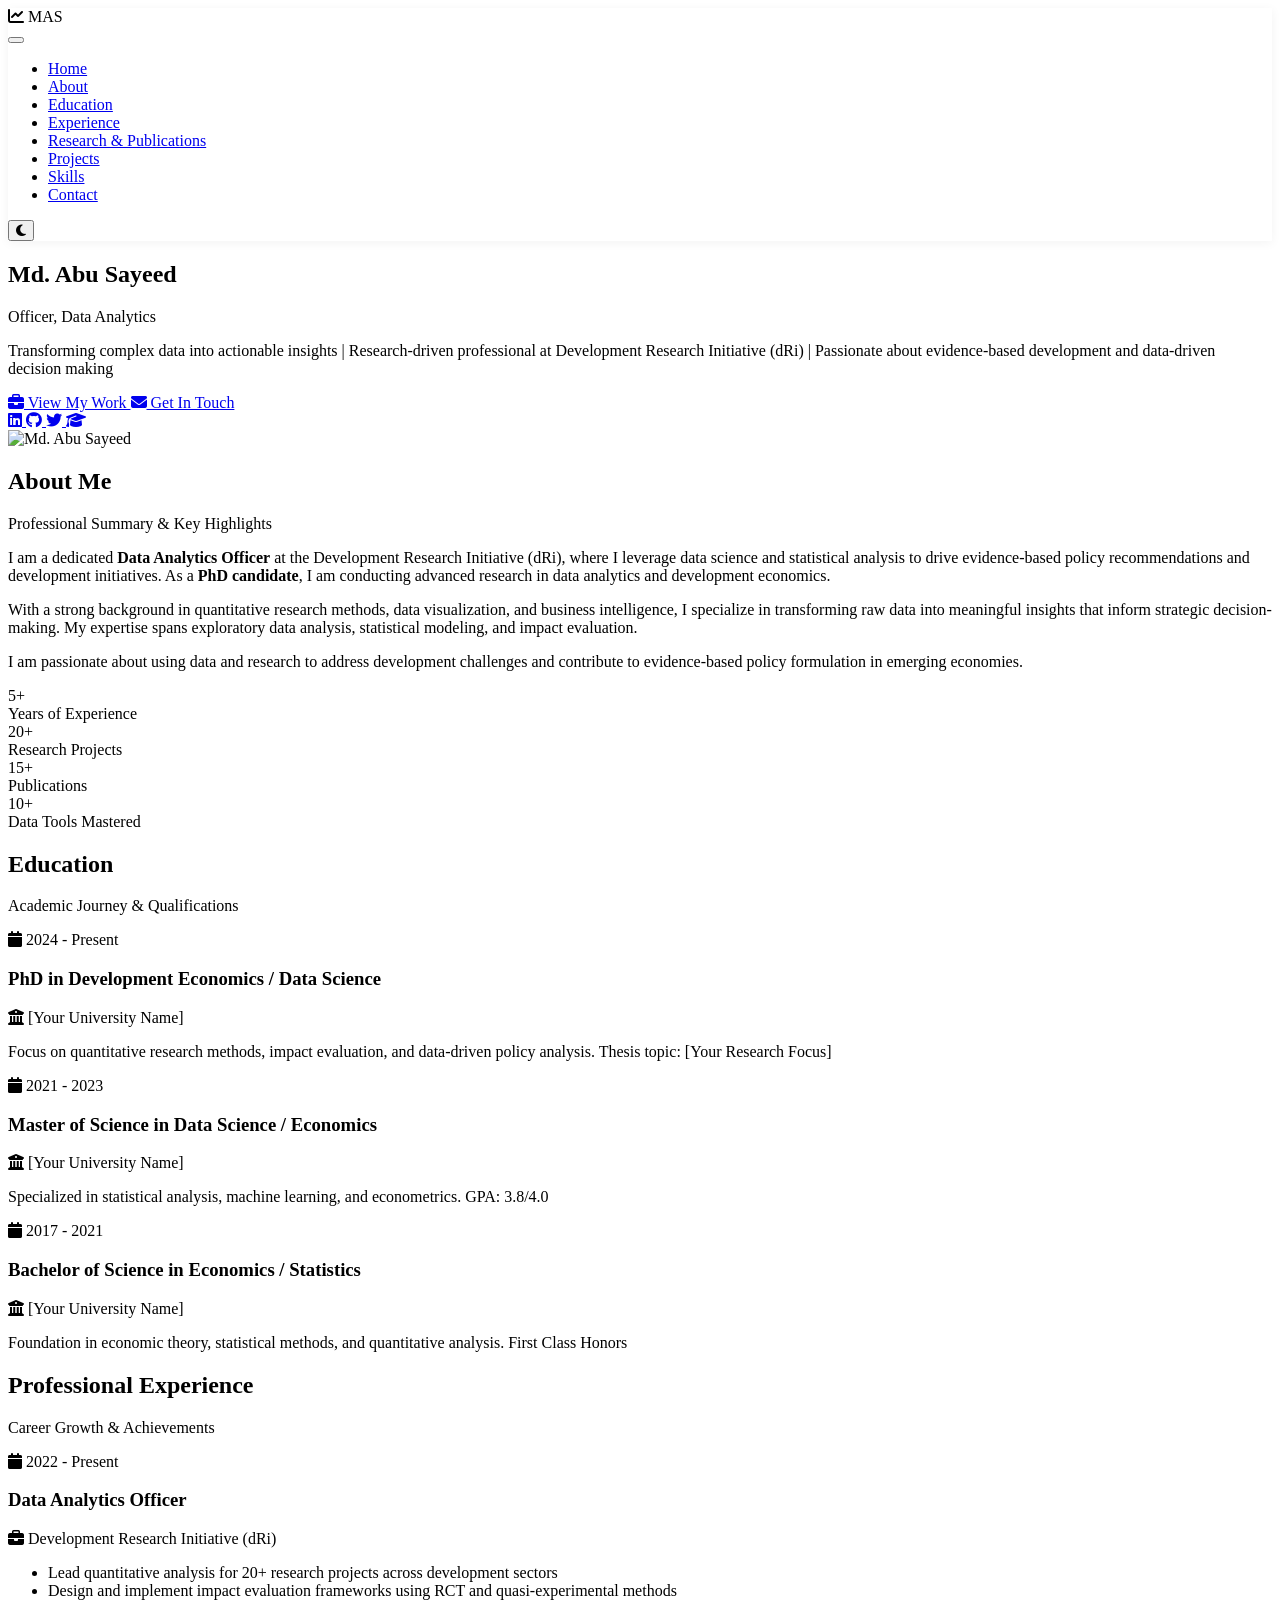
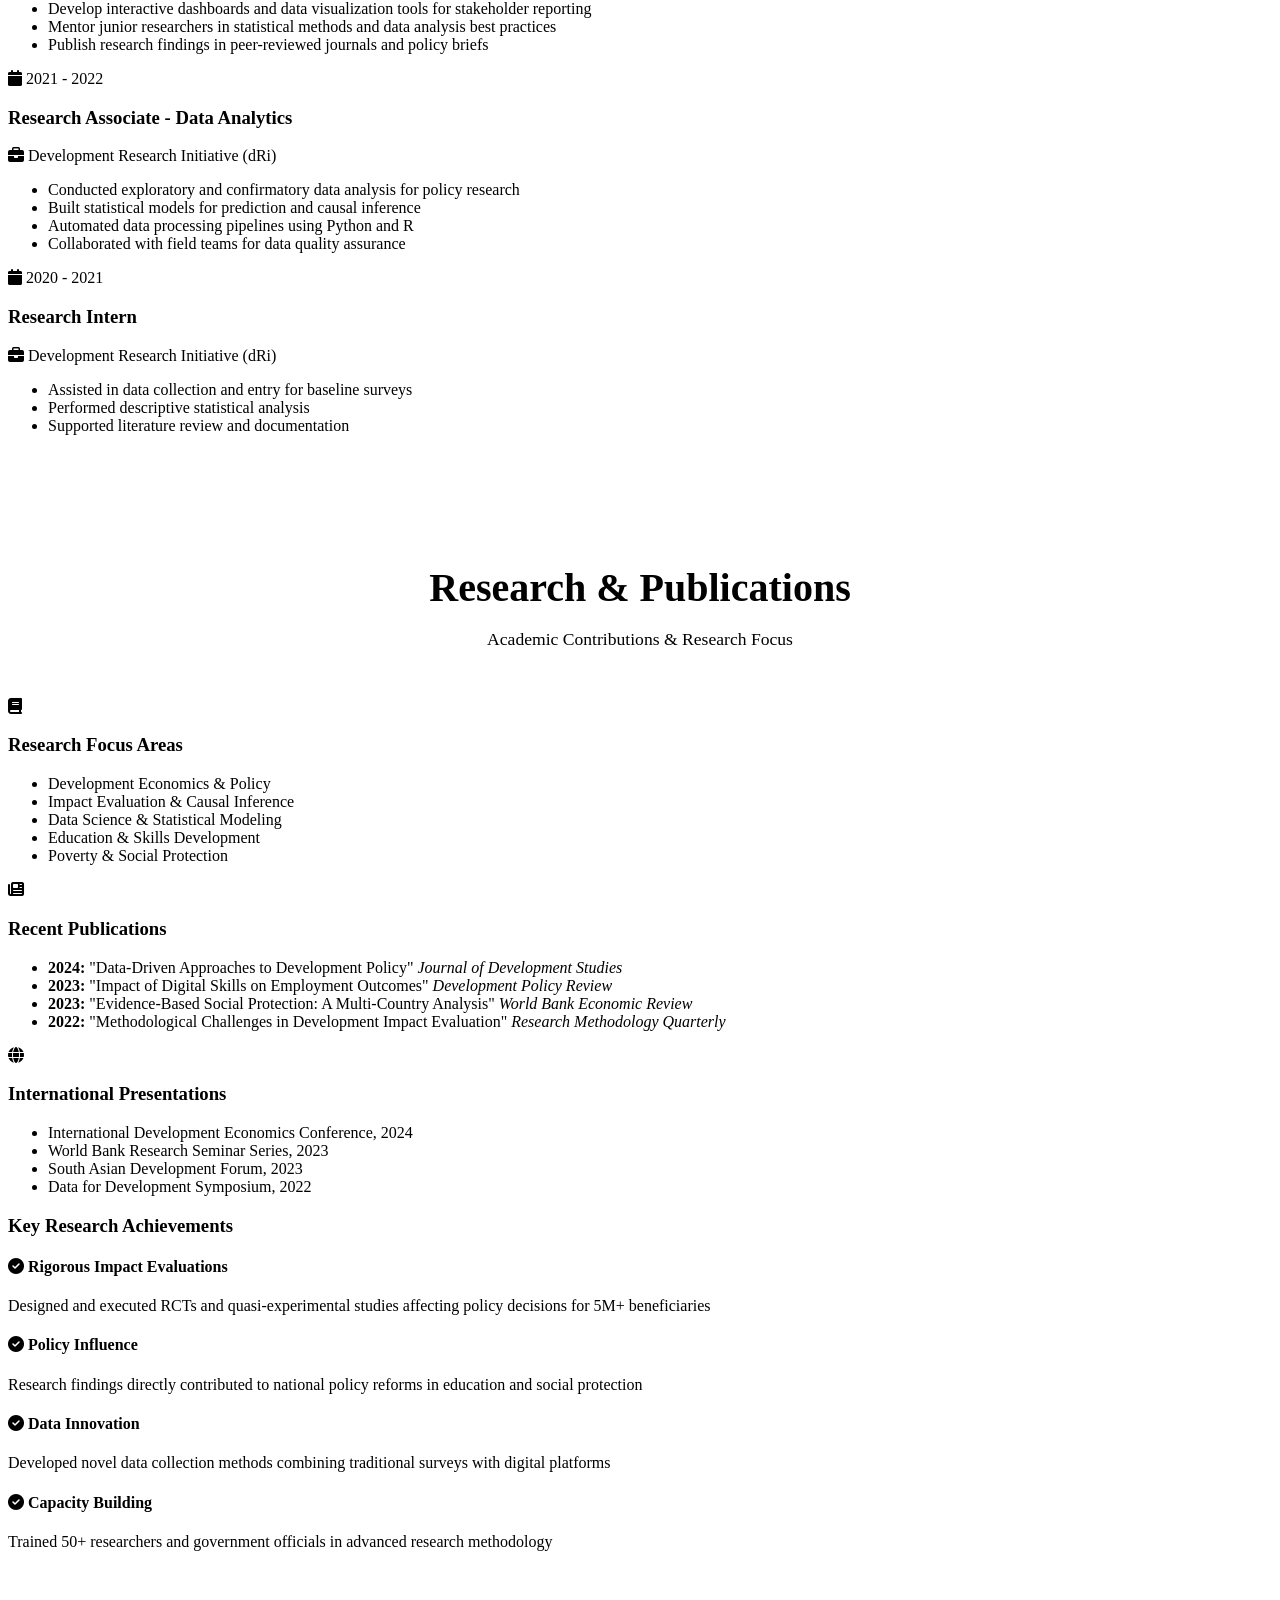
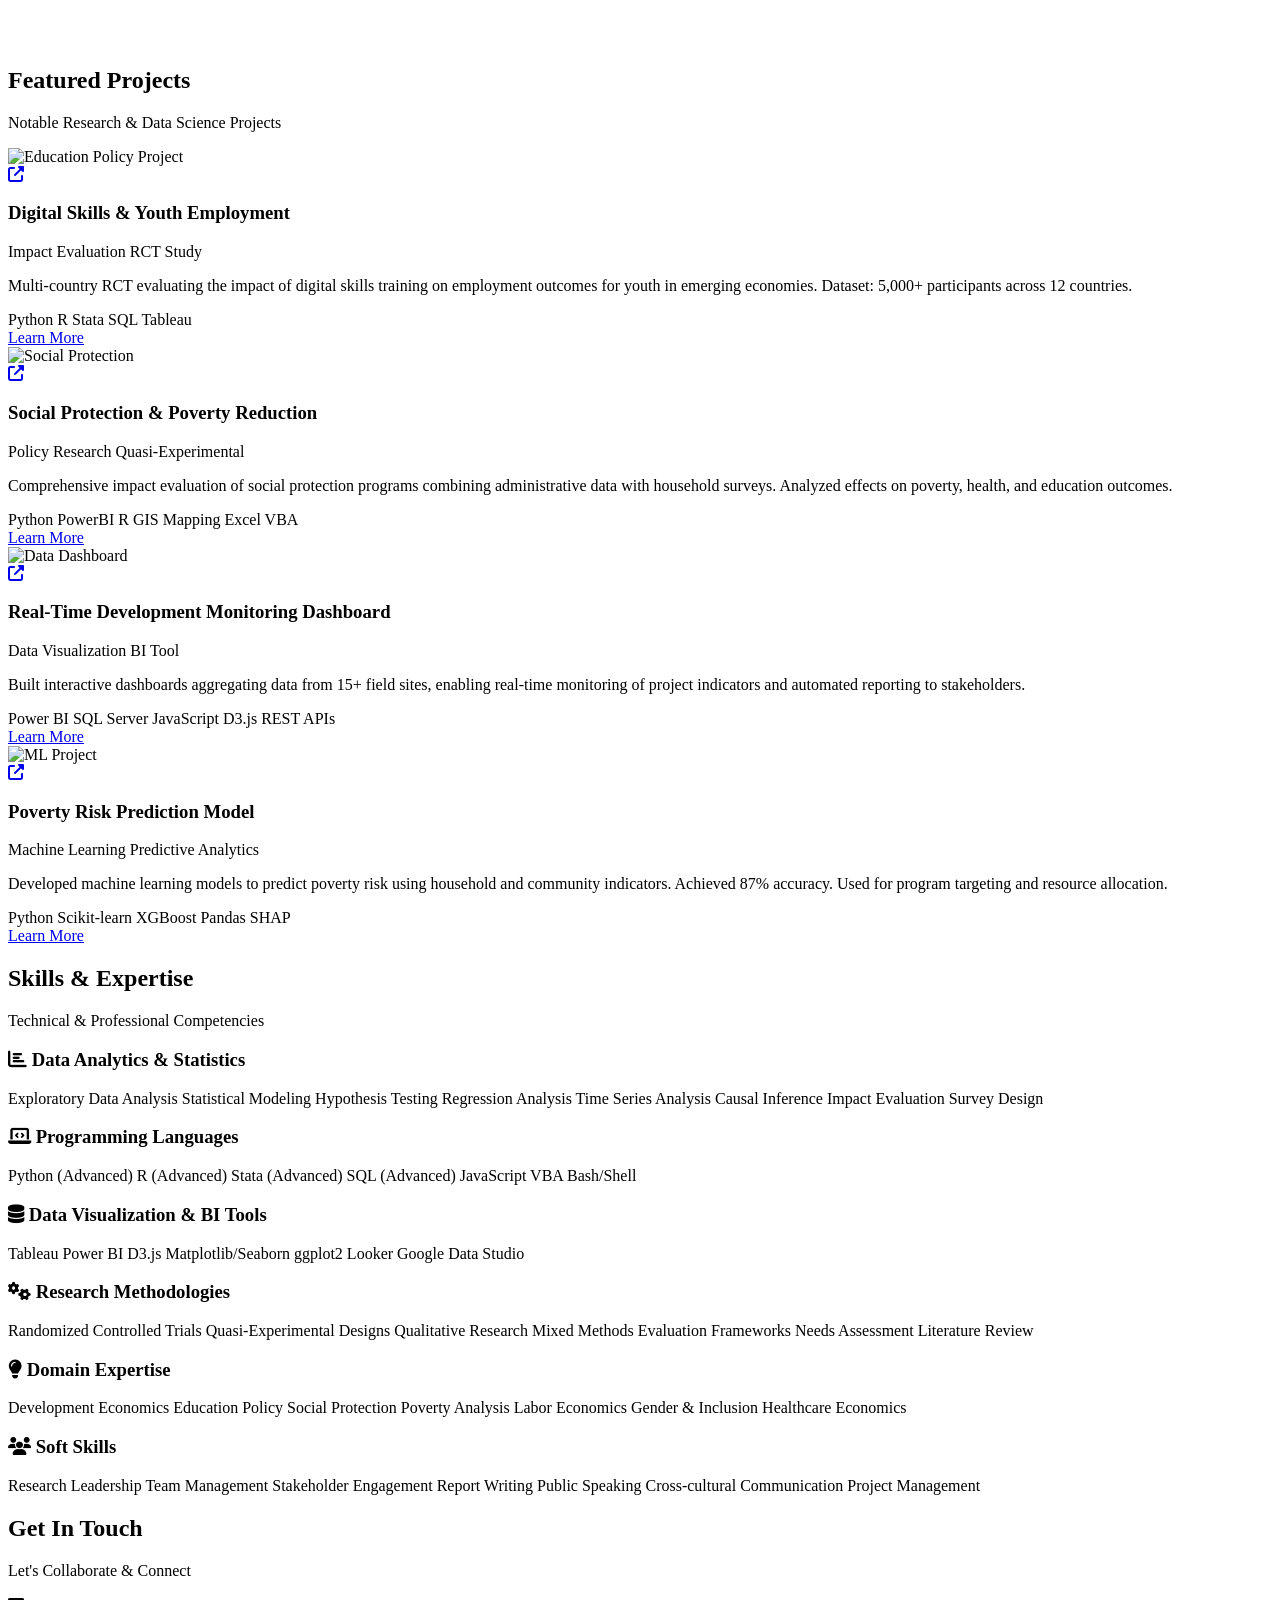
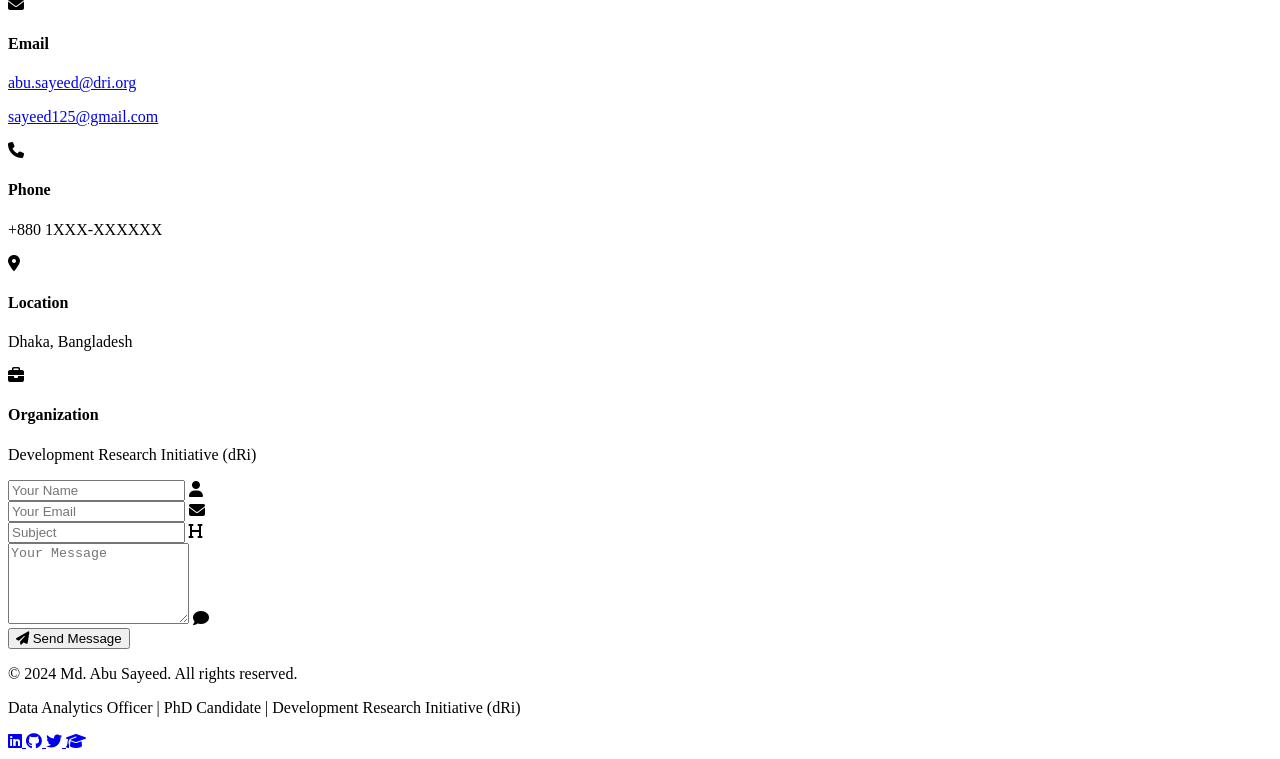
==== commit 54371985: "Add research.css stylesheet link to index.html" ====
--- a/index.html
+++ b/index.html
@@ -19,6 +19,7 @@
     
     <!-- CSS -->
     <link rel="stylesheet" href="css/styles.css">
+    <link rel="stylesheet" href="css/research.css">
 </head>
 <body>
     <!-- NAVBAR -->
--- a/css/research.css
+++ b/css/research.css
@@ -0,0 +1,354 @@
+/* =============================================
+   RESEARCH & PUBLICATIONS SECTION
+   ============================================= */
+
+.research {
+    padding: 80px 0;
+    background: linear-gradient(135deg, var(--bg-light) 0%, var(--bg-white) 100%);
+}
+
+.research .section-title {
+    text-align: center;
+    font-size: 2.5rem;
+    margin-bottom: 1rem;
+    color: var(--text-dark);
+}
+
+.research .section-subtitle {
+    text-align: center;
+    font-size: 1.1rem;
+    color: var(--text-light);
+    margin-bottom: 3rem;
+}
+
+/* Publication Filters */
+.publication-filters {
+    display: flex;
+    justify-content: center;
+    gap: 1rem;
+    margin-bottom: 3rem;
+    flex-wrap: wrap;
+}
+
+.filter-btn {
+    padding: 0.6rem 1.5rem;
+    border: 2px solid var(--border-color);
+    background-color: transparent;
+    color: var(--text-dark);
+    border-radius: 2rem;
+    cursor: pointer;
+    font-size: 0.95rem;
+    font-weight: 500;
+    transition: var(--transition);
+}
+
+.filter-btn:hover,
+.filter-btn.active {
+    background-color: var(--primary-color);
+    color: var(--text-white);
+    border-color: var(--primary-color);
+}
+
+/* Publications List */
+.publications-list {
+    display: grid;
+    grid-template-columns: 1fr;
+    gap: 2rem;
+    margin-bottom: 3rem;
+}
+
+.publication-item {
+    padding: 2rem;
+    background-color: var(--bg-white);
+    border: 1px solid var(--border-color);
+    border-radius: 0.75rem;
+    box-shadow: var(--shadow-sm);
+    transition: var(--transition);
+    animation: fadeIn 0.5s ease-in-out;
+}
+
+.publication-item:hover {
+    box-shadow: var(--shadow-lg);
+    transform: translateY(-5px);
+    border-color: var(--primary-color);
+}
+
+.publication-item.hidden {
+    display: none;
+}
+
+/* Publication Header */
+.publication-header {
+    display: flex;
+    justify-content: space-between;
+    align-items: center;
+    margin-bottom: 1rem;
+    padding-bottom: 1rem;
+    border-bottom: 2px solid var(--border-color);
+}
+
+.publication-type {
+    display: inline-flex;
+    align-items: center;
+    gap: 0.5rem;
+    padding: 0.4rem 0.9rem;
+    background-color: var(--bg-light);
+    color: var(--primary-color);
+    border-radius: 2rem;
+    font-size: 0.85rem;
+    font-weight: 600;
+}
+
+.publication-type i {
+    font-size: 0.9rem;
+}
+
+.publication-year {
+    font-size: 0.95rem;
+    font-weight: 600;
+    color: var(--text-light);
+    background-color: var(--bg-gray);
+    padding: 0.4rem 0.9rem;
+    border-radius: 2rem;
+}
+
+/* Publication Title */
+.publication-title {
+    font-size: 1.3rem;
+    font-weight: 700;
+    margin-bottom: 0.75rem;
+    color: var(--text-dark);
+    line-height: 1.5;
+}
+
+.publication-item:hover .publication-title {
+    color: var(--primary-color);
+}
+
+/* Publication Authors */
+.publication-authors {
+    font-size: 0.95rem;
+    color: var(--text-light);
+    margin-bottom: 0.75rem;
+    font-style: italic;
+}
+
+.publication-authors strong {
+    color: var(--text-dark);
+    font-style: normal;
+    font-weight: 600;
+}
+
+/* Publication Venue */
+.publication-venue {
+    font-size: 0.95rem;
+    color: var(--text-dark);
+    margin-bottom: 1.2rem;
+}
+
+.publication-venue em {
+    color: var(--secondary-color);
+    font-weight: 500;
+}
+
+/* Publication Meta Links */
+.publication-meta {
+    display: flex;
+    gap: 1.5rem;
+    flex-wrap: wrap;
+}
+
+.publication-link {
+    display: inline-flex;
+    align-items: center;
+    gap: 0.4rem;
+    padding: 0.5rem 1rem;
+    background-color: var(--bg-light);
+    color: var(--primary-color);
+    border-radius: 0.4rem;
+    font-size: 0.9rem;
+    font-weight: 600;
+    transition: var(--transition);
+}
+
+.publication-link:hover {
+    background-color: var(--primary-color);
+    color: var(--text-white);
+}
+
+.publication-link i {
+    font-size: 0.85rem;
+}
+
+/* Research Summary / Focus Areas */
+.research-summary {
+    background-color: var(--bg-white);
+    padding: 2.5rem;
+    border-radius: 0.75rem;
+    border-left: 5px solid var(--primary-color);
+}
+
+.research-summary h3 {
+    font-size: 1.5rem;
+    margin-bottom: 1.5rem;
+    color: var(--text-dark);
+}
+
+.focus-areas {
+    display: grid;
+    grid-template-columns: repeat(auto-fit, minmax(200px, 1fr));
+    gap: 1.5rem;
+}
+
+.focus-item {
+    display: flex;
+    align-items: center;
+    gap: 1rem;
+    padding: 1rem;
+    background-color: var(--bg-light);
+    border-radius: 0.5rem;
+    transition: var(--transition);
+}
+
+.focus-item:hover {
+    background-color: var(--primary-light);
+    color: var(--text-white);
+    transform: translateX(5px);
+}
+
+.focus-item i {
+    font-size: 1.5rem;
+    color: var(--primary-color);
+    flex-shrink: 0;
+}
+
+.focus-item:hover i {
+    color: var(--text-white);
+}
+
+.focus-item span {
+    font-weight: 500;
+    font-size: 0.95rem;
+}
+
+/* Animations */
+@keyframes fadeIn {
+    from {
+        opacity: 0;
+        transform: translateY(10px);
+    }
+    to {
+        opacity: 1;
+        transform: translateY(0);
+    }
+}
+
+/* Dark Mode Support */
+[data-theme="dark"] .publication-item {
+    background-color: var(--bg-white);
+}
+
+[data-theme="dark"] .publication-type {
+    background-color: var(--bg-gray);
+}
+
+[data-theme="dark"] .research-summary {
+    background-color: var(--bg-white);
+}
+
+[data-theme="dark"] .focus-item {
+    background-color: var(--bg-gray);
+}
+
+/* Responsive Design */
+@media (max-width: 768px) {
+    .research {
+        padding: 60px 0;
+    }
+    
+    .research .section-title {
+        font-size: 2rem;
+    }
+    
+    .publication-filters {
+        gap: 0.75rem;
+    }
+    
+    .filter-btn {
+        padding: 0.5rem 1rem;
+        font-size: 0.9rem;
+    }
+    
+    .publication-item {
+        padding: 1.5rem;
+    }
+    
+    .publication-title {
+        font-size: 1.1rem;
+    }
+    
+    .publication-meta {
+        gap: 1rem;
+    }
+    
+    .publication-link {
+        padding: 0.4rem 0.8rem;
+        font-size: 0.85rem;
+    }
+    
+    .focus-areas {
+        grid-template-columns: repeat(auto-fit, minmax(150px, 1fr));
+        gap: 1rem;
+    }
+    
+    .focus-item {
+        padding: 0.75rem;
+        flex-direction: column;
+        text-align: center;
+    }
+    
+    .research-summary {
+        padding: 1.5rem;
+    }
+}
+
+@media (max-width: 480px) {
+    .research .section-title {
+        font-size: 1.75rem;
+    }
+    
+    .research .section-subtitle {
+        font-size: 0.95rem;
+    }
+    
+    .publication-filters {
+        justify-content: flex-start;
+        overflow-x: auto;
+        gap: 0.5rem;
+    }
+    
+    .filter-btn {
+        white-space: nowrap;
+    }
+    
+    .publication-item {
+        padding: 1rem;
+    }
+    
+    .publication-title {
+        font-size: 1rem;
+    }
+    
+    .publication-meta {
+        gap: 0.75rem;
+    }
+    
+    .publication-link {
+        padding: 0.35rem 0.7rem;
+        font-size: 0.8rem;
+    }
+    
+    .focus-areas {
+        grid-template-columns: 1fr;
+    }
+}
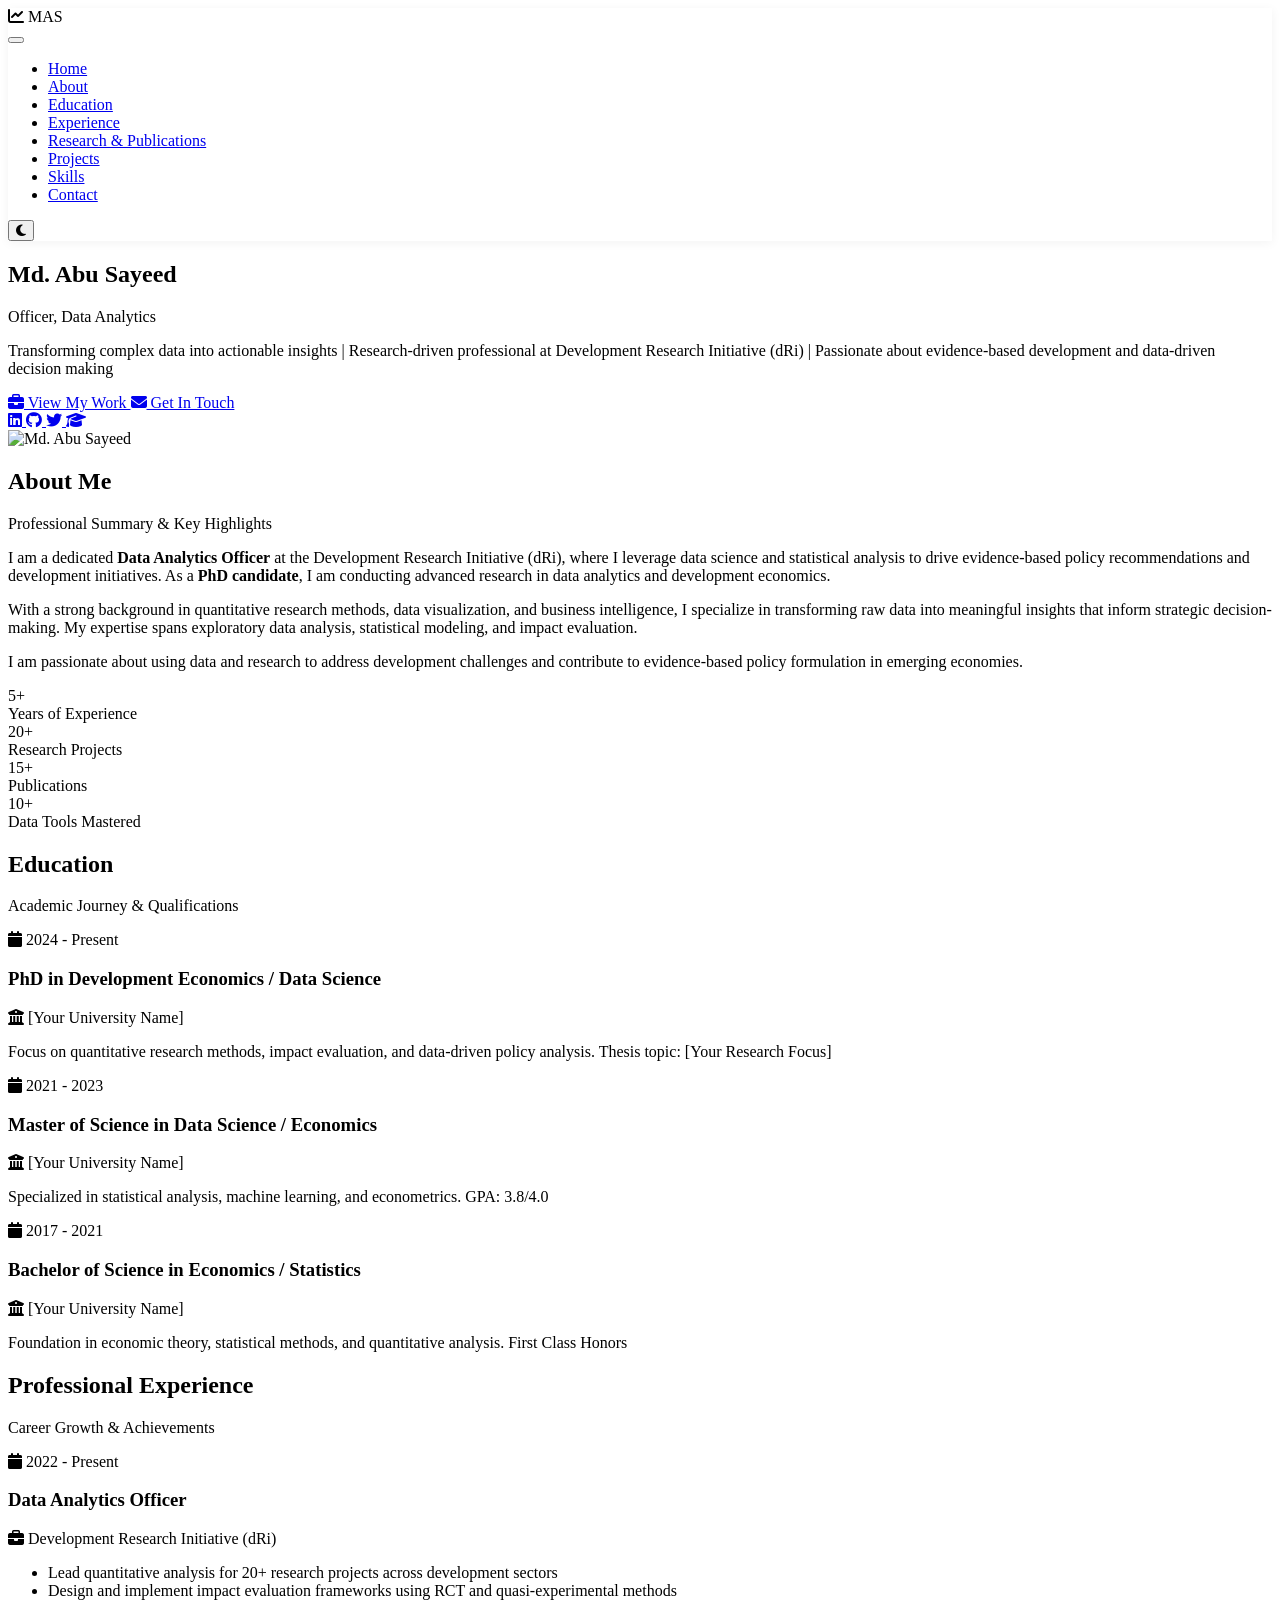
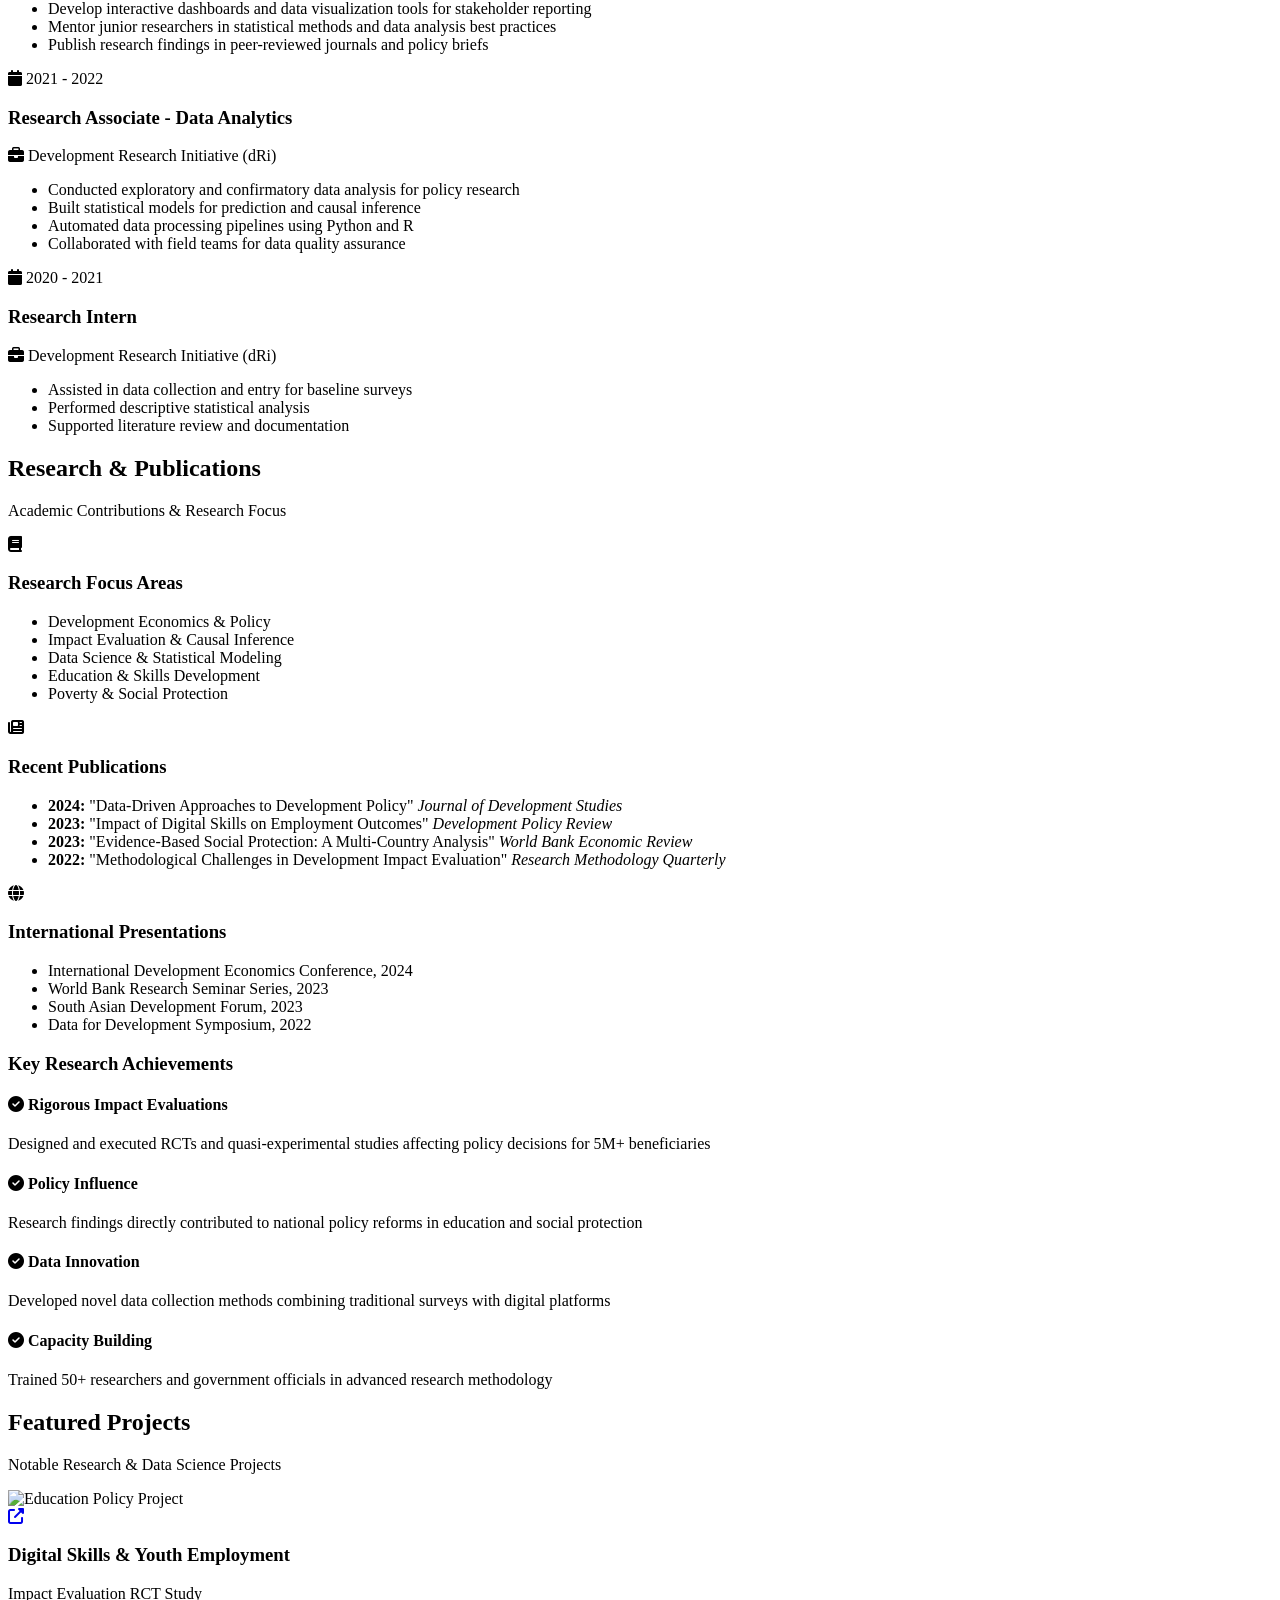
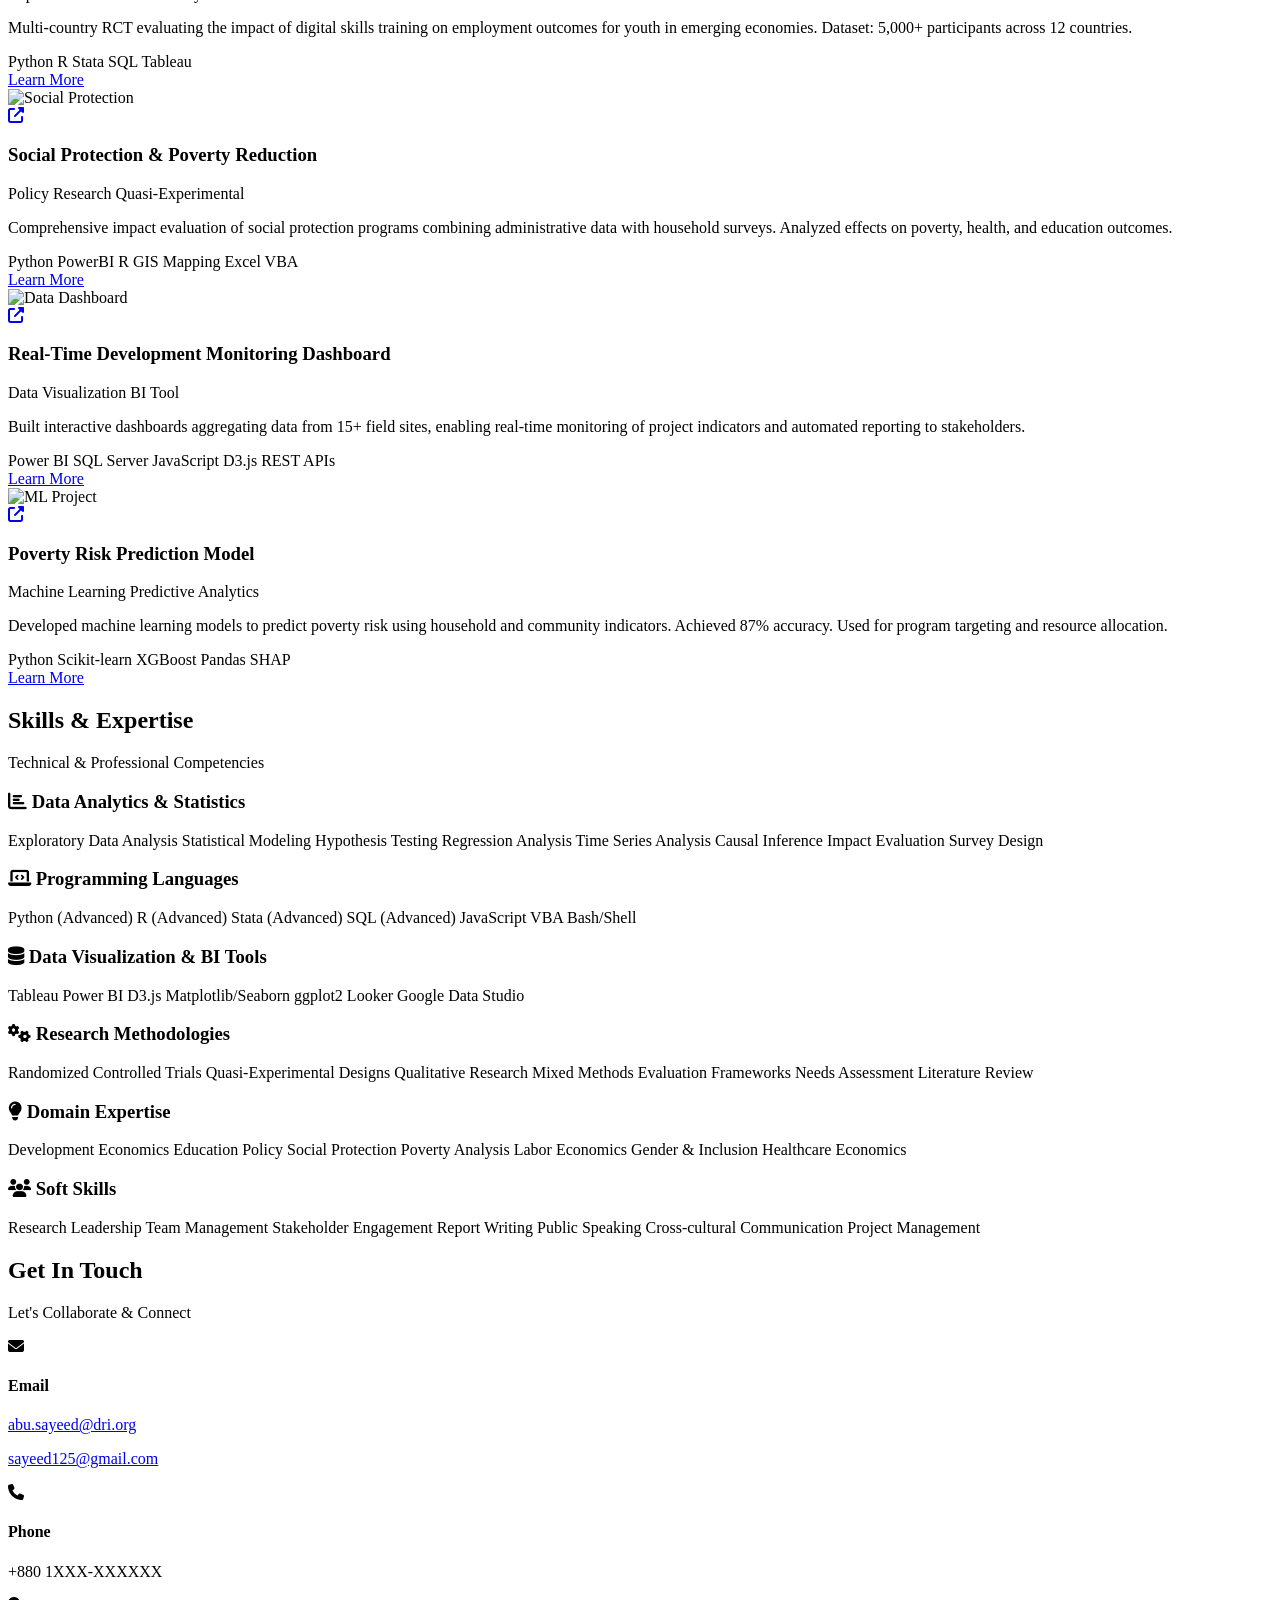
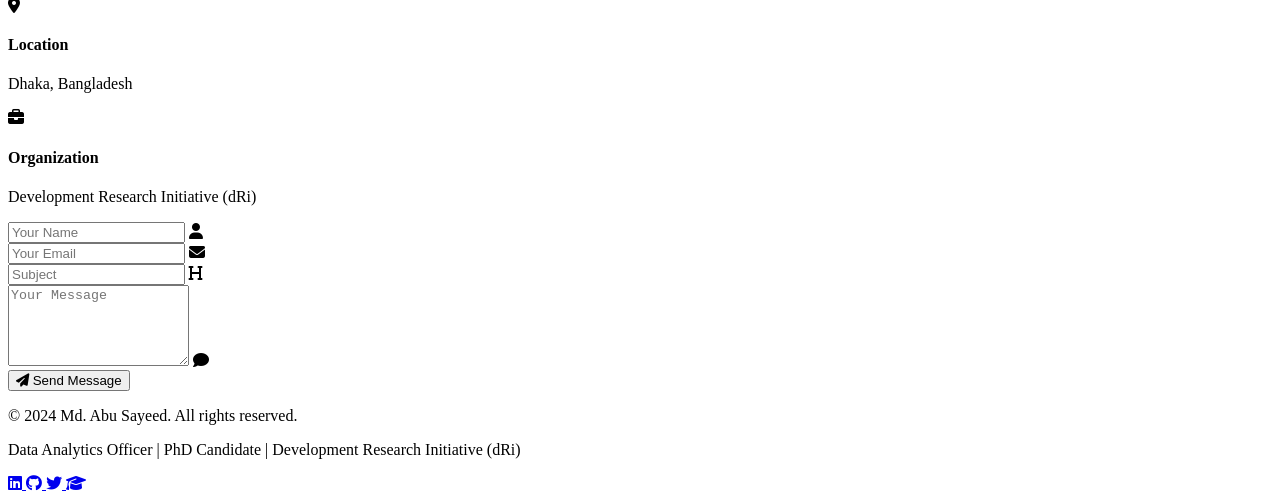
==== commit 76c768ee: "Remove research.css stylesheet link from index.html" ====
--- a/index.html
+++ b/index.html
@@ -19,7 +19,7 @@
     
     <!-- CSS -->
     <link rel="stylesheet" href="css/styles.css">
-    <link rel="stylesheet" href="css/research.css">
+
 </head>
 <body>
     <!-- NAVBAR -->
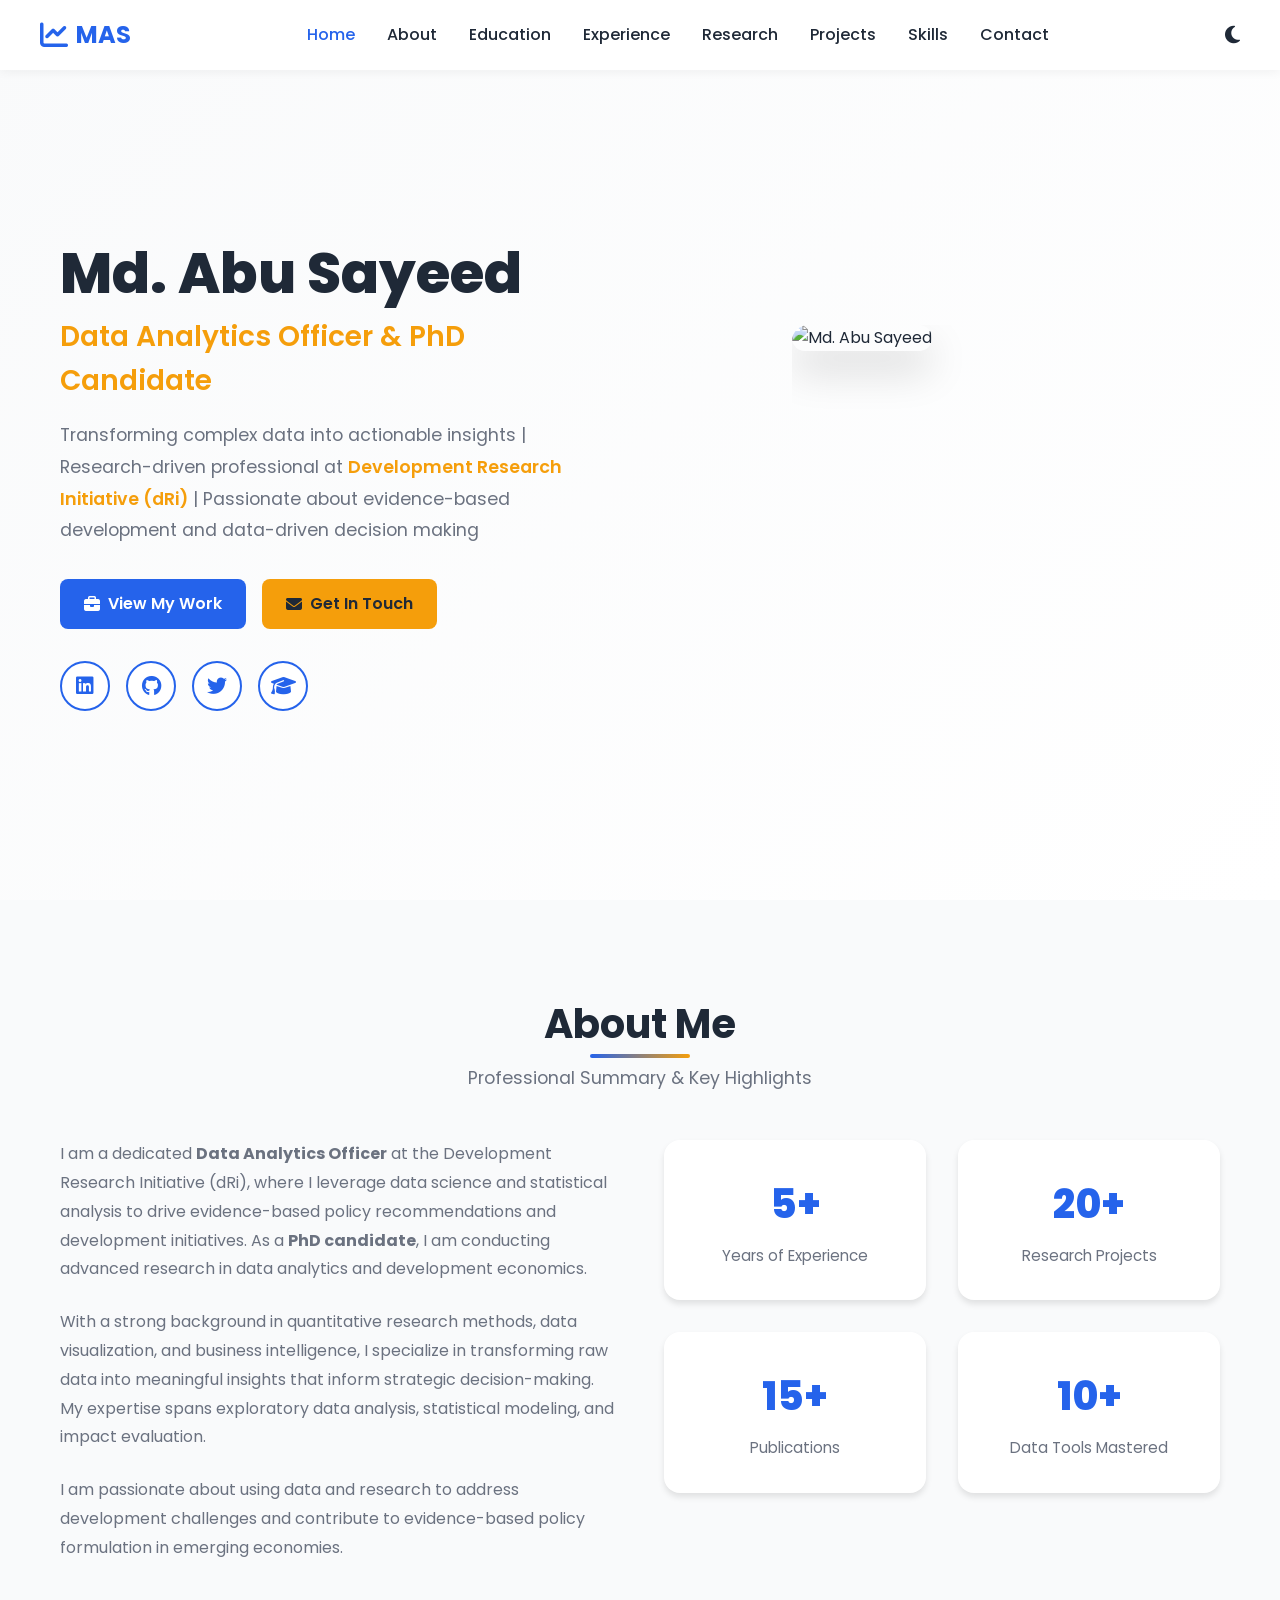
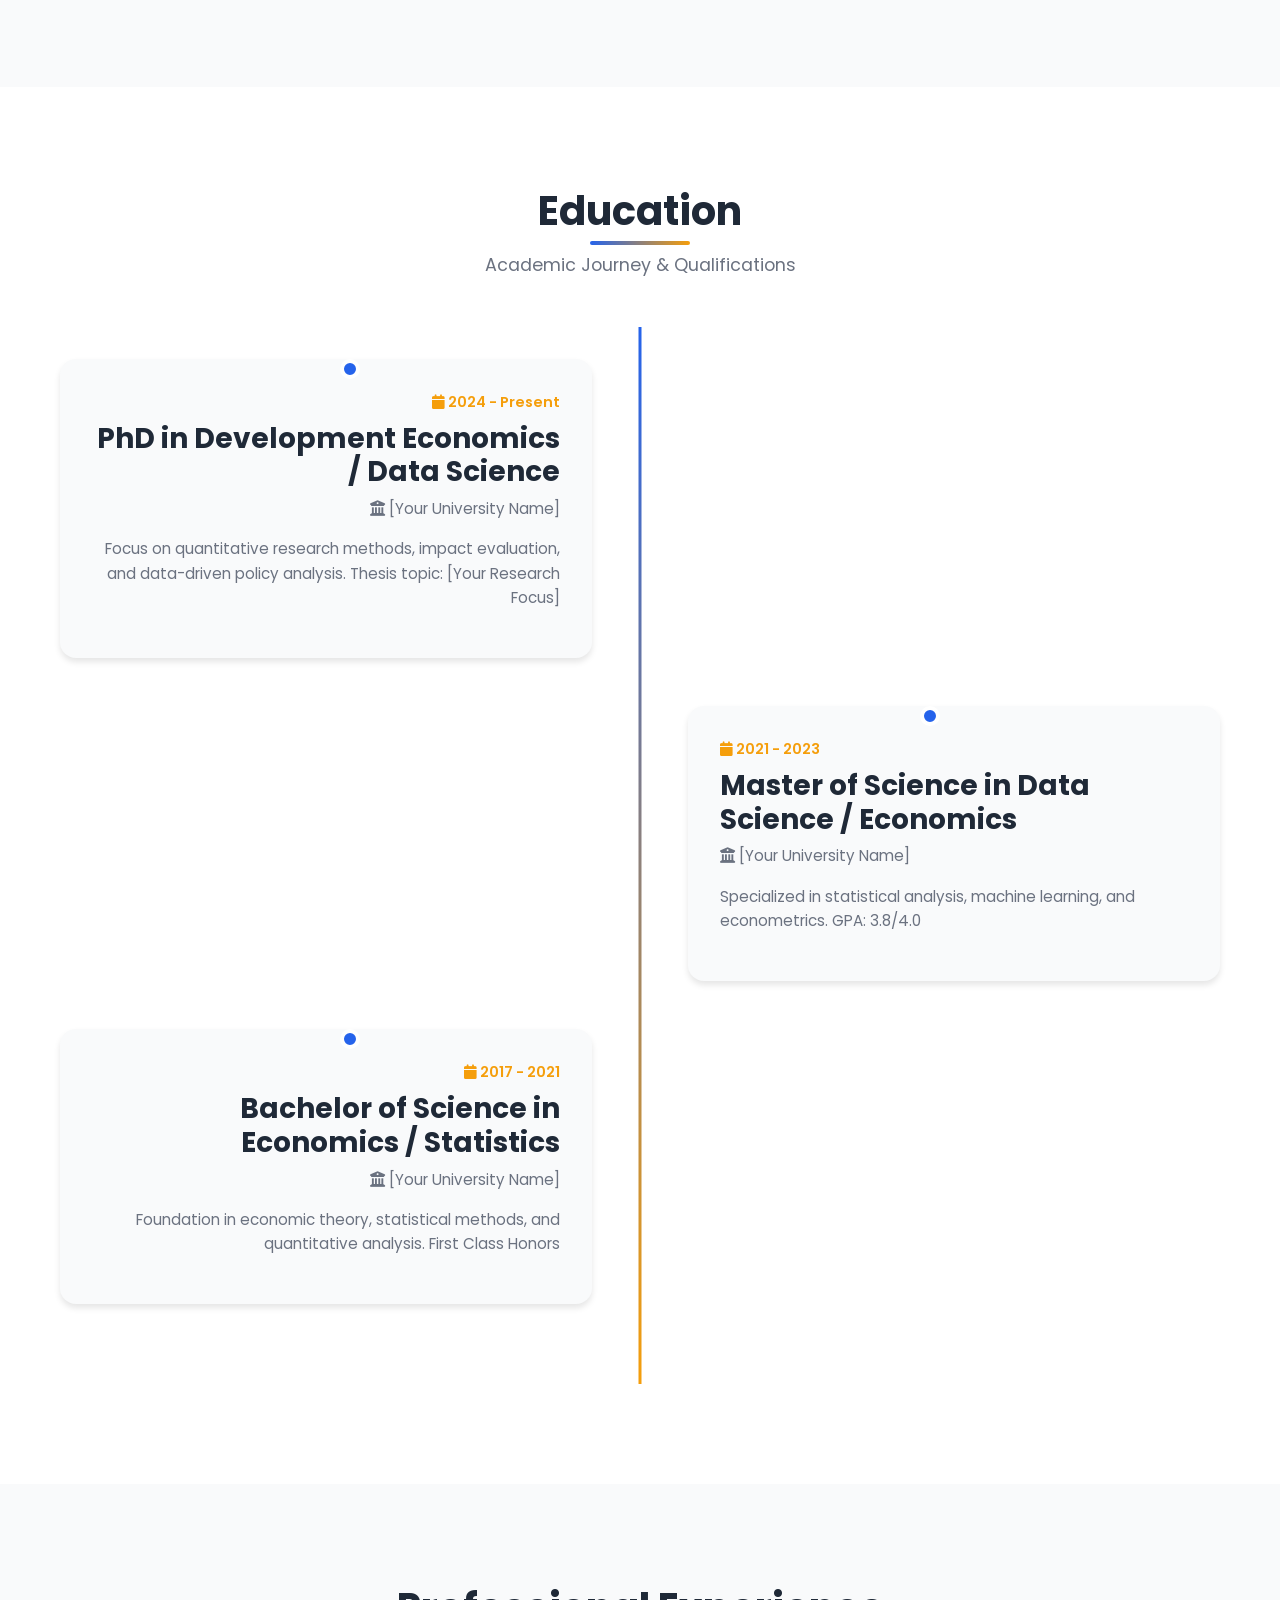
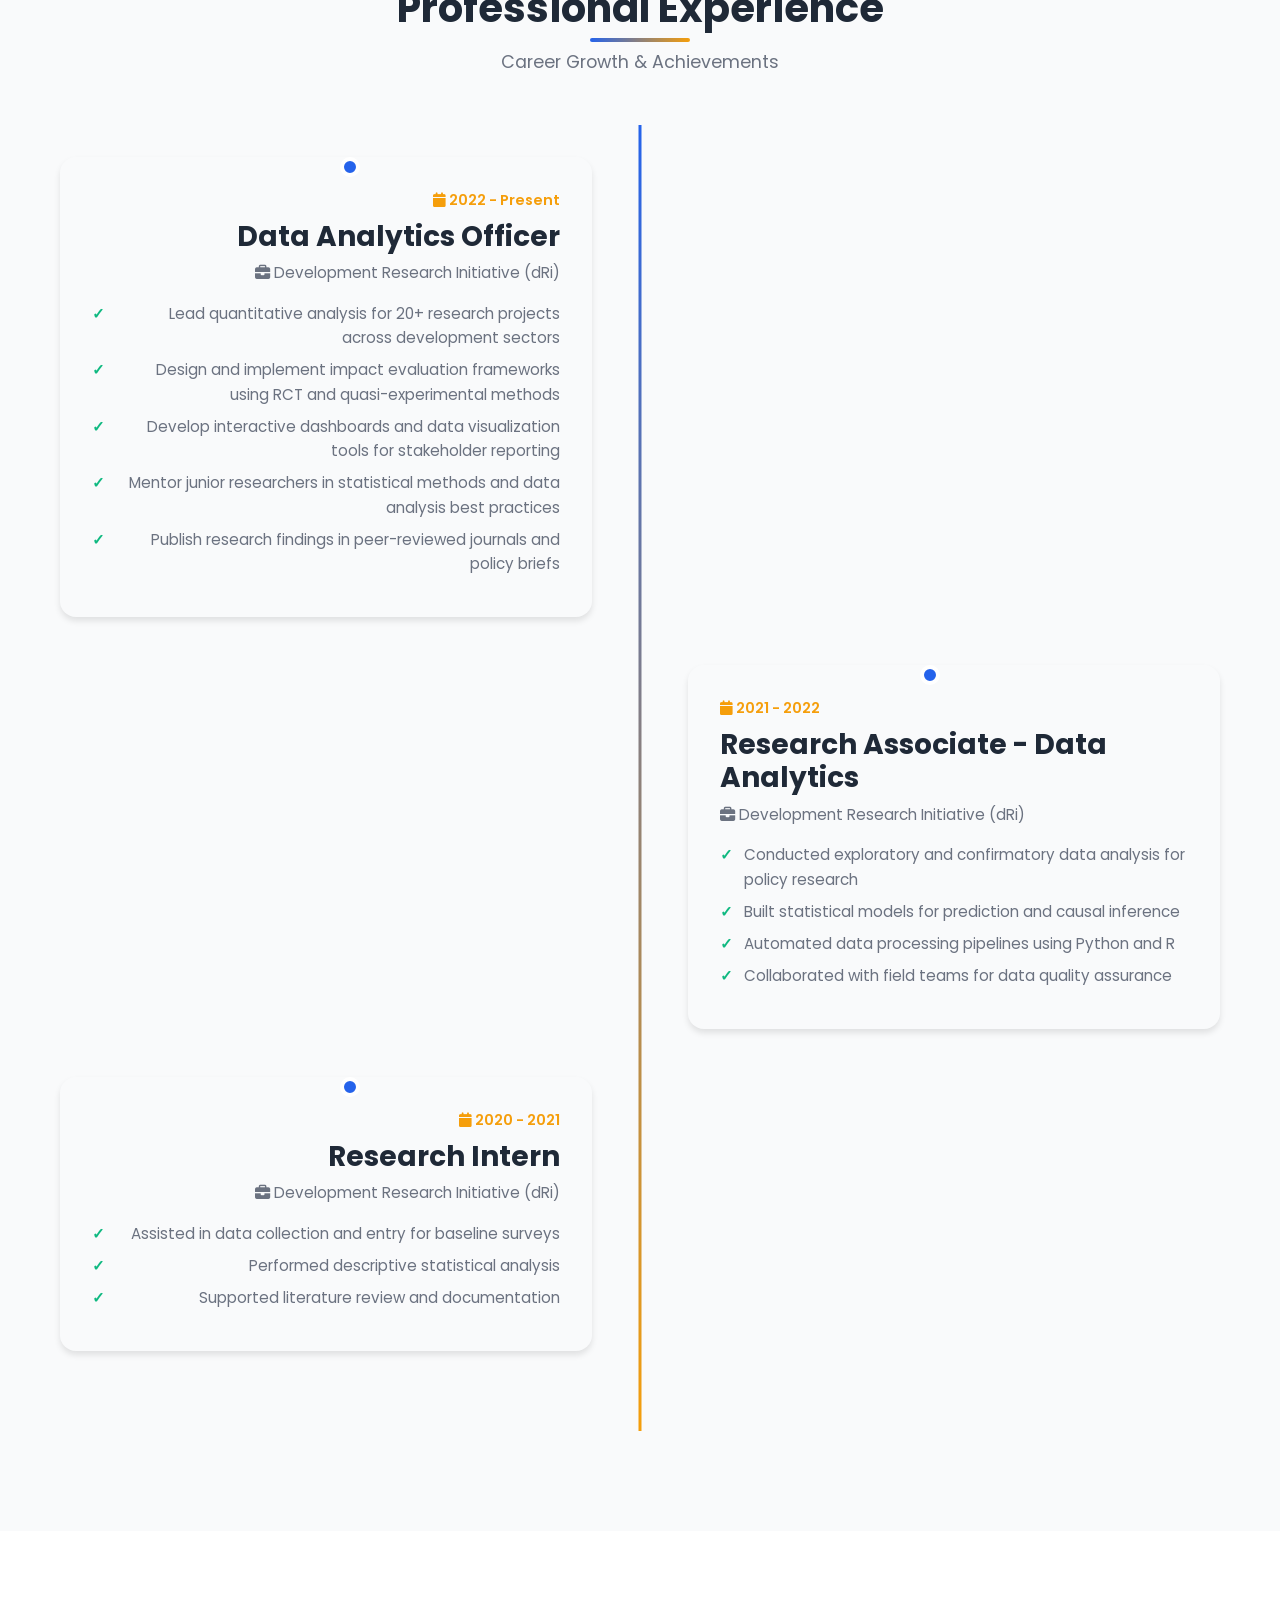
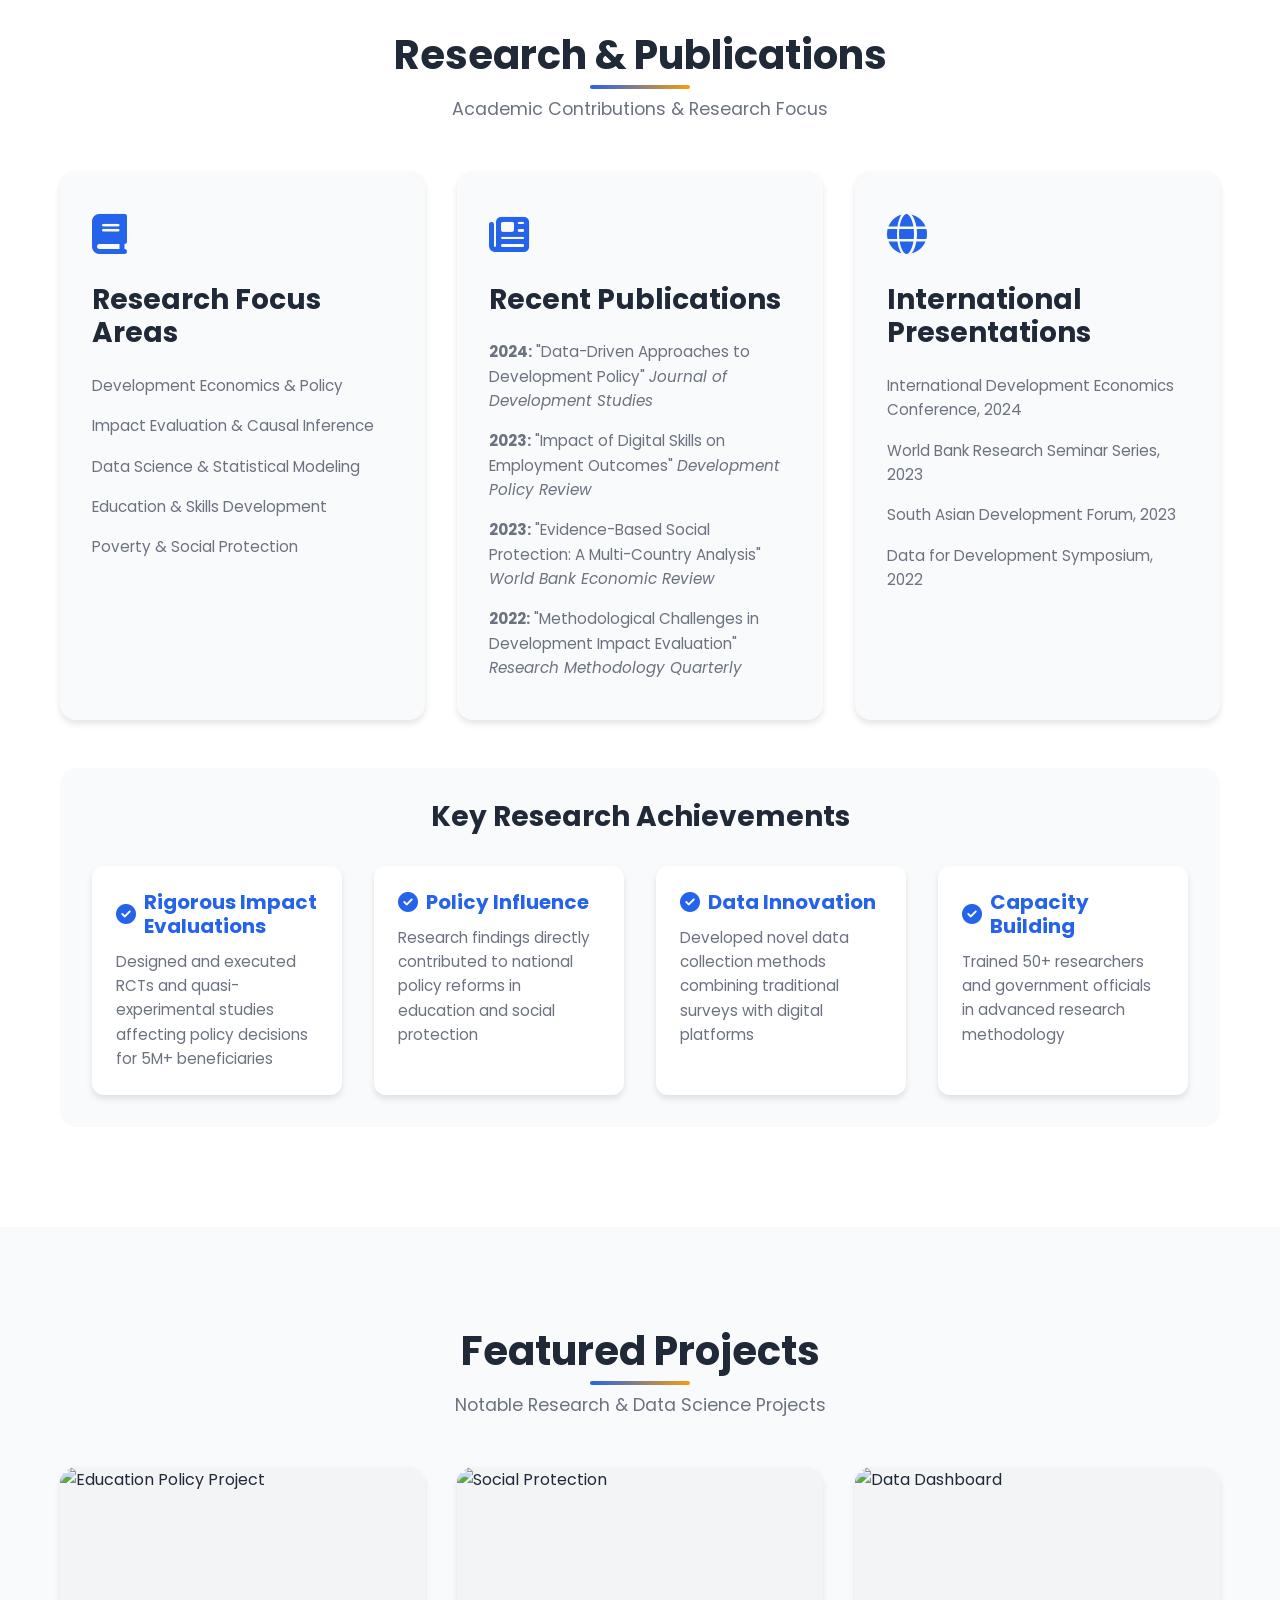
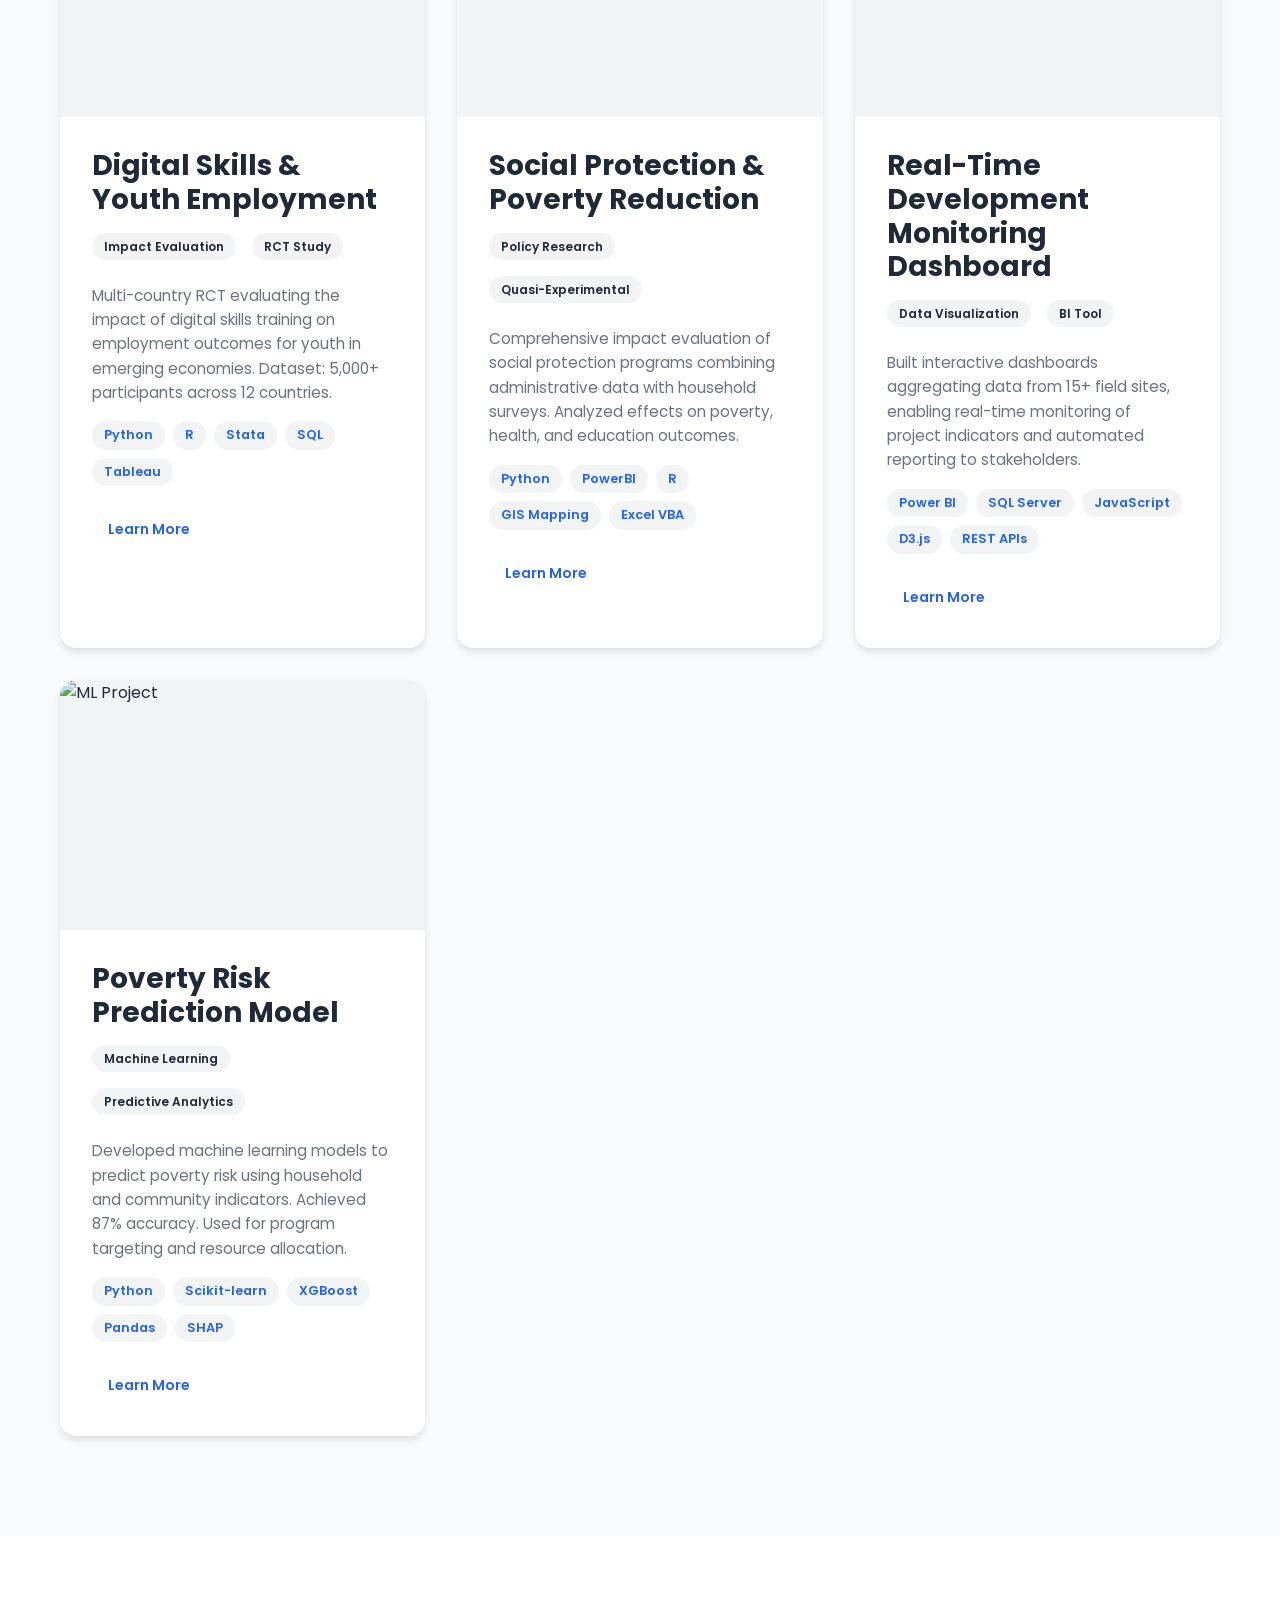
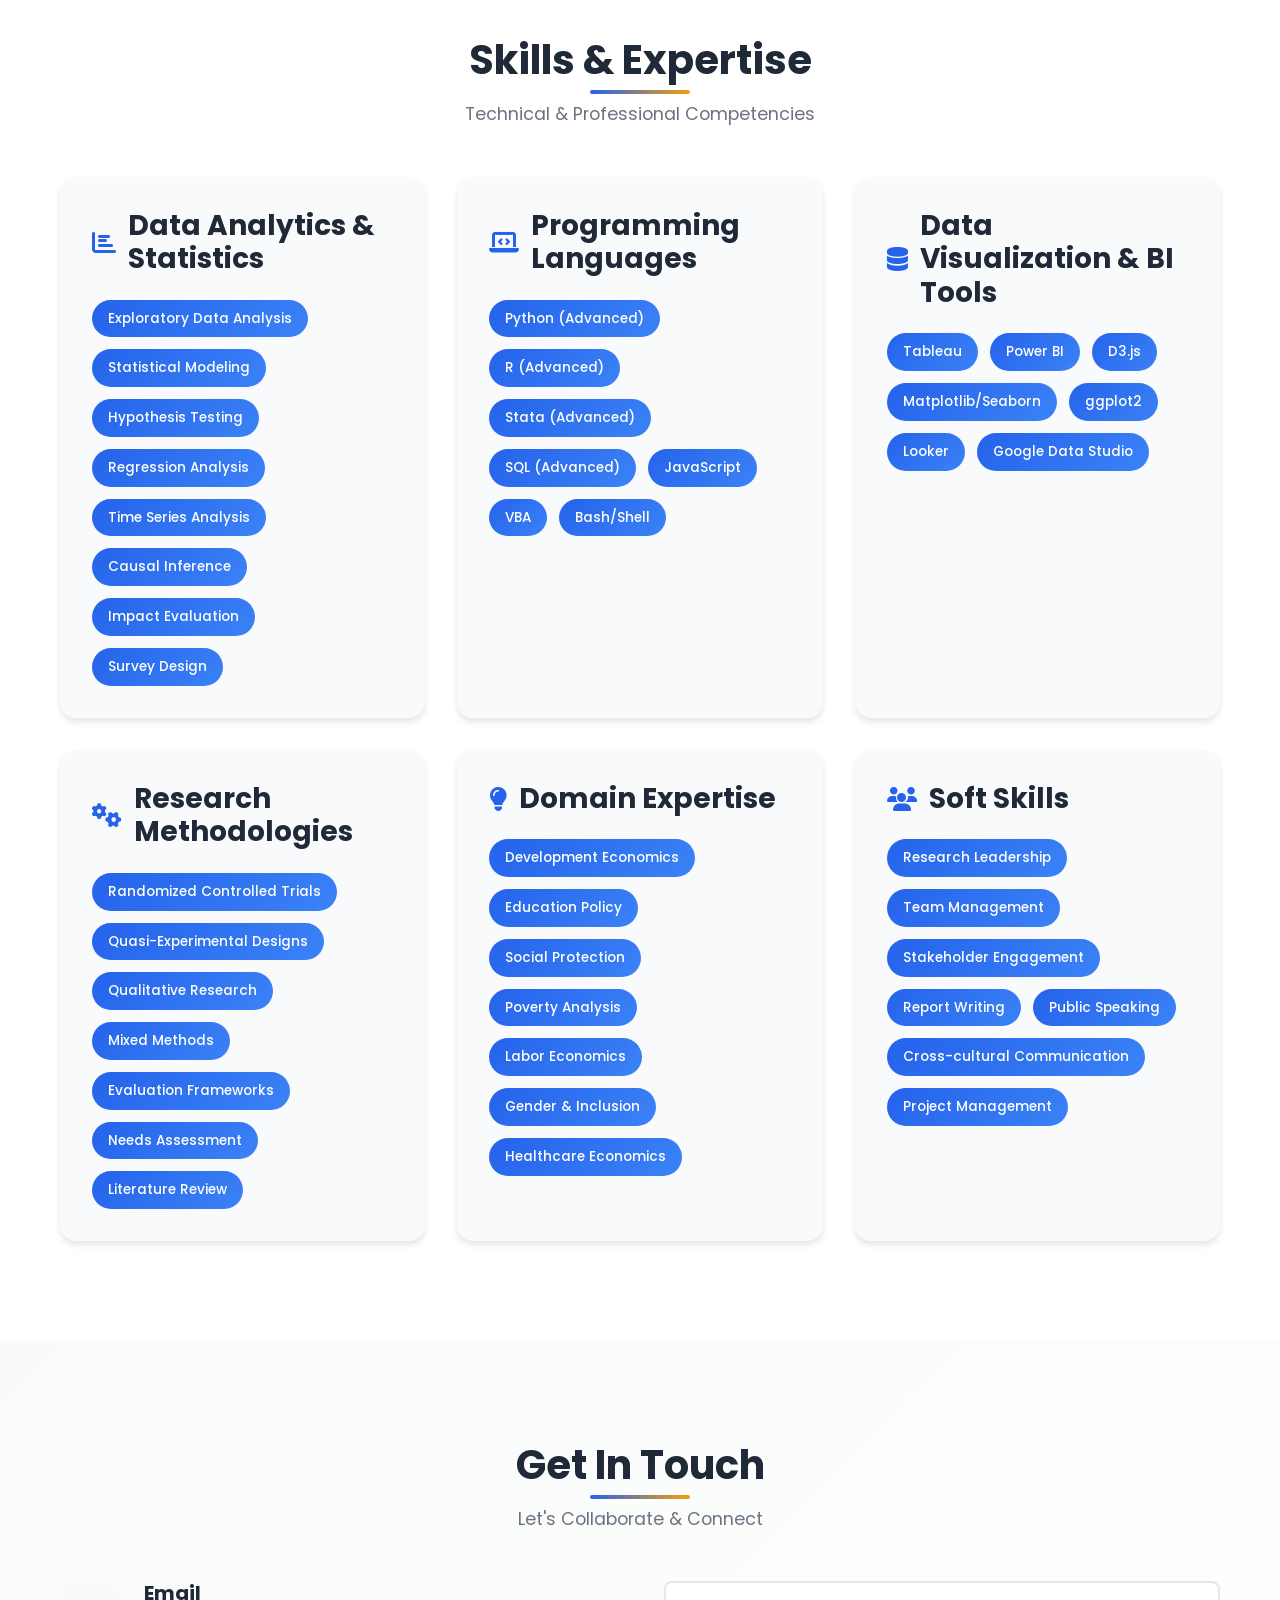
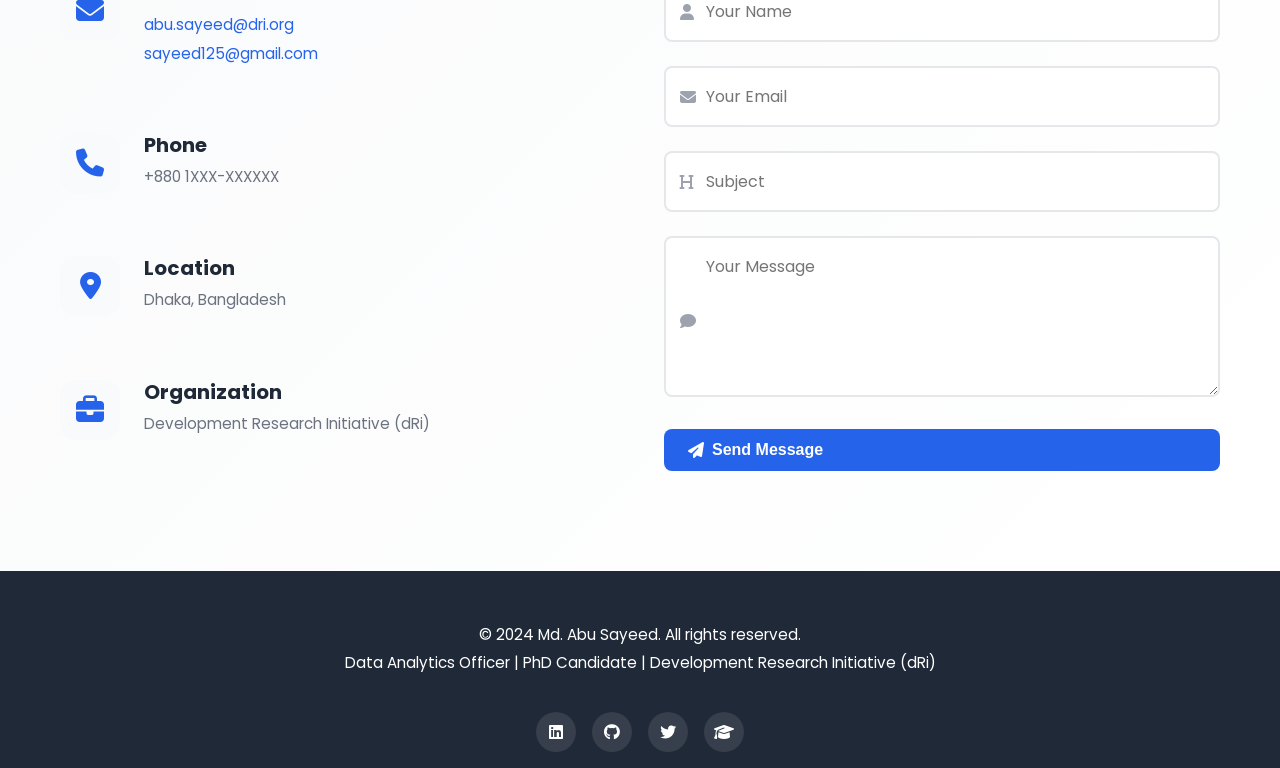
==== commit 1370ec41: "Update index.html" ====
--- a/index.html
+++ b/index.html
@@ -3,9 +3,9 @@
 <head>
     <meta charset="UTF-8">
     <meta name="viewport" content="width=device-width, initial-scale=1.0">
-    <title>Md. Abu Sayeed - Officer, Data Analytics </title>
+    <title>Md. Abu Sayeed - Data Analytics Officer & PhD Candidate</title>
     <meta name="description" content="Portfolio of Md. Abu Sayeed - Data Analytics Officer at Development Research Initiative (dRi) and PhD Candidate. Showcasing research, projects, and professional experience.">
-    <meta name="keywords" content="Data Analytics, Research, PhD, dRi, Public Health">
+    <meta name="keywords" content="Data Analytics, Research, PhD, dRi, Portfolio">
     <meta name="author" content="Md. Abu Sayeed">
     
     <!-- Favicon -->
@@ -19,7 +19,6 @@
     
     <!-- CSS -->
     <link rel="stylesheet" href="css/styles.css">
-
 </head>
 <body>
     <!-- NAVBAR -->
@@ -41,7 +40,7 @@
                 <li><a href="#about">About</a></li>
                 <li><a href="#education">Education</a></li>
                 <li><a href="#experience">Experience</a></li>
-                <li><a href="#research">Research & Publications</a></li>
+                <li><a href="#research">Research</a></li>
                 <li><a href="#projects">Projects</a></li>
                 <li><a href="#skills">Skills</a></li>
                 <li><a href="#contact">Contact</a></li>
@@ -59,7 +58,7 @@
             <div class="hero-content">
                 <div class="hero-text">
                     <h1 class="hero-title">Md. Abu Sayeed</h1>
-                    <p class="hero-subtitle">Officer, Data Analytics</p>
+                    <p class="hero-subtitle">Data Analytics Officer & PhD Candidate</p>
                     <p class="hero-description">
                         Transforming complex data into actionable insights | Research-driven professional at 
                         <span class="highlight">Development Research Initiative (dRi)</span> | 
--- a/css/styles.css
+++ b/css/styles.css
@@ -0,0 +1,1336 @@
+/* =============================================
+   VARIABLES & THEMING
+   ============================================= */
+
+:root {
+    --primary-color: #2563eb;
+    --primary-light: #3b82f6;
+    --primary-dark: #1e40af;
+    --secondary-color: #f59e0b;
+    --secondary-light: #fbbf24;
+    --secondary-dark: #d97706;
+    --success-color: #10b981;
+    --danger-color: #ef4444;
+    --warning-color: #f59e0b;
+    
+    --text-dark: #1f2937;
+    --text-light: #6b7280;
+    --text-lighter: #9ca3af;
+    --text-white: #ffffff;
+    
+    --bg-light: #f9fafb;
+    --bg-white: #ffffff;
+    --bg-gray: #f3f4f6;
+    --bg-dark: #111827;
+    --bg-darker: #0f172a;
+    
+    --border-color: #e5e7eb;
+    --border-dark: #374151;
+    
+    --shadow-sm: 0 1px 2px rgba(0, 0, 0, 0.05);
+    --shadow-md: 0 4px 6px rgba(0, 0, 0, 0.1);
+    --shadow-lg: 0 10px 25px rgba(0, 0, 0, 0.1);
+    --shadow-xl: 0 20px 40px rgba(0, 0, 0, 0.15);
+    
+    --transition: all 0.3s ease;
+}
+
+[data-theme="dark"] {
+    --text-dark: #f3f4f6;
+    --text-light: #d1d5db;
+    --text-lighter: #9ca3af;
+    --bg-light: #1f2937;
+    --bg-white: #111827;
+    --bg-gray: #374151;
+    --border-color: #374151;
+}
+
+/* =============================================
+   GLOBAL STYLES
+   ============================================= */
+
+* {
+    margin: 0;
+    padding: 0;
+    box-sizing: border-box;
+}
+
+html {
+    scroll-behavior: smooth;
+}
+
+body {
+    font-family: 'Poppins', -apple-system, BlinkMacSystemFont, 'Segoe UI', sans-serif;
+    line-height: 1.6;
+    color: var(--text-dark);
+    background-color: var(--bg-white);
+    transition: background-color 0.3s ease, color 0.3s ease;
+    opacity: 1;
+}
+
+body.dark-mode {
+    background-color: var(--bg-darker);
+    color: var(--text-light);
+}
+
+/* =============================================
+   CONTAINER & LAYOUT
+   ============================================= */
+
+.container {
+    max-width: 1200px;
+    margin: 0 auto;
+    padding: 0 20px;
+}
+
+/* =============================================
+   TYPOGRAPHY
+   ============================================= */
+
+h1, h2, h3, h4, h5, h6 {
+    font-weight: 700;
+    line-height: 1.2;
+    margin-bottom: 1rem;
+}
+
+h1 {
+    font-size: 3.5rem;
+}
+
+h2 {
+    font-size: 2.5rem;
+}
+
+h3 {
+    font-size: 1.75rem;
+}
+
+h4 {
+    font-size: 1.25rem;
+}
+
+p {
+    margin-bottom: 1rem;
+    font-size: 1rem;
+}
+
+a {
+    color: var(--primary-color);
+    text-decoration: none;
+    transition: var(--transition);
+}
+
+a:hover {
+    color: var(--primary-dark);
+}
+
+.highlight {
+    color: var(--secondary-color);
+    font-weight: 600;
+}
+
+/* =============================================
+   BUTTONS
+   ============================================= */
+
+.btn {
+    display: inline-flex;
+    align-items: center;
+    gap: 0.5rem;
+    padding: 0.75rem 1.5rem;
+    border: none;
+    border-radius: 0.5rem;
+    font-size: 1rem;
+    font-weight: 600;
+    cursor: pointer;
+    transition: var(--transition);
+    text-decoration: none;
+}
+
+.btn-primary {
+    background-color: var(--primary-color);
+    color: var(--text-white);
+}
+
+.btn-primary:hover {
+    background-color: var(--primary-dark);
+    transform: translateY(-2px);
+    box-shadow: var(--shadow-lg);
+}
+
+.btn-secondary {
+    background-color: var(--secondary-color);
+    color: var(--text-dark);
+}
+
+.btn-secondary:hover {
+    background-color: var(--secondary-dark);
+    transform: translateY(-2px);
+    box-shadow: var(--shadow-lg);
+}
+
+.btn-small {
+    padding: 0.5rem 1rem;
+    font-size: 0.875rem;
+}
+
+.badge {
+    display: inline-block;
+    padding: 0.25rem 0.75rem;
+    background-color: var(--bg-gray);
+    color: var(--text-dark);
+    border-radius: 2rem;
+    font-size: 0.75rem;
+    font-weight: 600;
+    margin-right: 0.5rem;
+    margin-bottom: 0.5rem;
+}
+
+/* =============================================
+   NAVBAR
+   ============================================= */
+
+.navbar {
+    position: fixed;
+    top: 0;
+    left: 0;
+    right: 0;
+    background-color: var(--bg-white);
+    box-shadow: var(--shadow-sm);
+    z-index: 1000;
+    transition: var(--transition);
+}
+
+body.dark-mode .navbar {
+    background-color: var(--bg-white);
+    opacity: 0.95;
+}
+
+.navbar-container {
+    display: flex;
+    align-items: center;
+    justify-content: space-between;
+    padding: 1rem 0;
+}
+
+.logo {
+    display: flex;
+    align-items: center;
+    gap: 0.5rem;
+    font-size: 1.5rem;
+    font-weight: 700;
+    color: var(--primary-color);
+}
+
+.logo i {
+    font-size: 1.75rem;
+}
+
+.nav-menu {
+    display: flex;
+    list-style: none;
+    gap: 2rem;
+    align-items: center;
+}
+
+.nav-menu a {
+    color: var(--text-dark);
+    font-weight: 500;
+    position: relative;
+    transition: color 0.3s ease;
+}
+
+.nav-menu a::after {
+    content: '';
+    position: absolute;
+    bottom: -5px;
+    left: 0;
+    width: 0;
+    height: 2px;
+    background-color: var(--primary-color);
+    transition: width 0.3s ease;
+}
+
+.nav-menu a:hover::after {
+    width: 100%;
+}
+
+.theme-toggle {
+    background: none;
+    border: none;
+    font-size: 1.25rem;
+    cursor: pointer;
+    color: var(--text-dark);
+    transition: var(--transition);
+}
+
+.theme-toggle:hover {
+    color: var(--primary-color);
+}
+
+.menu-toggle {
+    display: none;
+    flex-direction: column;
+    background: none;
+    border: none;
+    cursor: pointer;
+    gap: 5px;
+}
+
+.menu-toggle span {
+    width: 25px;
+    height: 3px;
+    background-color: var(--text-dark);
+    border-radius: 2px;
+    transition: var(--transition);
+}
+
+.menu-toggle.active span:nth-child(1) {
+    transform: rotate(45deg) translate(8px, 8px);
+}
+
+.menu-toggle.active span:nth-child(2) {
+    opacity: 0;
+}
+
+.menu-toggle.active span:nth-child(3) {
+    transform: rotate(-45deg) translate(7px, -7px);
+}
+
+/* Mobile Menu */
+@media (max-width: 768px) {
+    .menu-toggle {
+        display: flex;
+    }
+    
+    .nav-menu {
+        position: absolute;
+        top: 100%;
+        left: 0;
+        right: 0;
+        flex-direction: column;
+        gap: 1rem;
+        background-color: var(--bg-white);
+        padding: 2rem;
+        transform: translateX(-100%);
+        transition: var(--transition);
+        box-shadow: var(--shadow-lg);
+    }
+    
+    .nav-menu.active {
+        transform: translateX(0);
+    }
+    
+    .nav-menu a {
+        display: block;
+        color: var(--text-dark);
+    }
+    
+    .nav-menu a::after {
+        display: none;
+    }
+}
+
+/* =============================================
+   HERO SECTION
+   ============================================= */
+
+.hero {
+    padding: 150px 0 100px;
+    background: linear-gradient(135deg, var(--bg-light) 0%, var(--bg-white) 100%);
+    min-height: 100vh;
+    display: flex;
+    align-items: center;
+}
+
+.hero > .container {
+    width: 100%;
+}
+
+.hero-content {
+    display: grid;
+    grid-template-columns: 1fr 1fr;
+    gap: 3rem;
+    align-items: center;
+}
+
+.hero-text {
+    animation: fadeInUp 1s ease forwards;
+}
+
+.hero-title {
+    font-size: 3.5rem;
+    color: var(--text-dark);
+    margin-bottom: 0.5rem;
+    font-weight: 800;
+}
+
+.hero-subtitle {
+    font-size: 1.75rem;
+    color: var(--secondary-color);
+    margin-bottom: 1rem;
+    font-weight: 600;
+}
+
+.hero-description {
+    font-size: 1.1rem;
+    color: var(--text-light);
+    margin-bottom: 2rem;
+    line-height: 1.8;
+}
+
+.hero-buttons {
+    display: flex;
+    gap: 1rem;
+    margin-bottom: 2rem;
+    flex-wrap: wrap;
+}
+
+.social-links {
+    display: flex;
+    gap: 1rem;
+    flex-wrap: wrap;
+}
+
+.social-links a {
+    width: 50px;
+    height: 50px;
+    display: flex;
+    align-items: center;
+    justify-content: center;
+    background-color: var(--bg-white);
+    border-radius: 50%;
+    color: var(--primary-color);
+    border: 2px solid var(--primary-color);
+    transition: var(--transition);
+    font-size: 1.25rem;
+}
+
+.social-links a:hover {
+    background-color: var(--primary-color);
+    color: var(--text-white);
+    transform: translateY(-5px);
+}
+
+.hero-image {
+    animation: fadeInDown 1s ease forwards;
+}
+
+.image-wrapper {
+    width: 300px;
+    height: 300px;
+    margin: 0 auto;
+    position: relative;
+    overflow: hidden;
+    border-radius: 1rem;
+}
+
+.profile-image {
+    width: 100%;
+    height: 100%;
+    object-fit: cover;
+    border-radius: 1rem;
+    box-shadow: var(--shadow-xl);
+}
+
+@media (max-width: 768px) {
+    .hero {
+        padding: 120px 0 60px;
+        min-height: auto;
+    }
+    
+    .hero-content {
+        grid-template-columns: 1fr;
+    }
+    
+    .hero-title {
+        font-size: 2rem;
+    }
+    
+    .hero-subtitle {
+        font-size: 1.25rem;
+    }
+    
+    .image-wrapper {
+        width: 250px;
+        height: 250px;
+    }
+}
+
+/* =============================================
+   SECTIONS
+   ============================================= */
+
+section {
+    padding: 100px 0;
+}
+
+.section-title {
+    font-size: 2.5rem;
+    text-align: center;
+    margin-bottom: 1rem;
+    position: relative;
+    color: var(--text-dark);
+}
+
+.section-title::after {
+    content: '';
+    position: absolute;
+    bottom: -10px;
+    left: 50%;
+    transform: translateX(-50%);
+    width: 100px;
+    height: 4px;
+    background: linear-gradient(90deg, var(--primary-color), var(--secondary-color));
+    border-radius: 2px;
+}
+
+.section-subtitle {
+    text-align: center;
+    color: var(--text-light);
+    font-size: 1.1rem;
+    margin-bottom: 3rem;
+}
+
+/* =============================================
+   ABOUT SECTION
+   ============================================= */
+
+.about {
+    background-color: var(--bg-light);
+}
+
+.about-content {
+    display: grid;
+    grid-template-columns: 1fr 1fr;
+    gap: 3rem;
+    align-items: start;
+}
+
+.about-text p {
+    margin-bottom: 1.5rem;
+    line-height: 1.8;
+    color: var(--text-light);
+}
+
+.stats {
+    display: grid;
+    grid-template-columns: 1fr 1fr;
+    gap: 2rem;
+}
+
+.stat {
+    background-color: var(--bg-white);
+    padding: 2rem;
+    border-radius: 1rem;
+    text-align: center;
+    box-shadow: var(--shadow-md);
+    transition: var(--transition);
+}
+
+.stat:hover {
+    transform: translateY(-5px);
+    box-shadow: var(--shadow-lg);
+}
+
+.stat-number {
+    font-size: 2.5rem;
+    font-weight: 800;
+    color: var(--primary-color);
+    display: block;
+    margin-bottom: 0.5rem;
+}
+
+.stat-label {
+    color: var(--text-light);
+    font-size: 0.95rem;
+}
+
+@media (max-width: 768px) {
+    .about-content {
+        grid-template-columns: 1fr;
+    }
+    
+    .stats {
+        grid-template-columns: repeat(2, 1fr);
+    }
+}
+
+/* =============================================
+   TIMELINE
+   ============================================= */
+
+.timeline {
+    position: relative;
+    padding: 2rem 0;
+}
+
+.timeline::before {
+    content: '';
+    position: absolute;
+    left: 50%;
+    transform: translateX(-50%);
+    width: 3px;
+    height: 100%;
+    background: linear-gradient(180deg, var(--primary-color), var(--secondary-color));
+    top: 0;
+}
+
+.timeline-item {
+    margin-bottom: 3rem;
+    width: 50%;
+}
+
+.timeline-item:nth-child(odd) {
+    margin-left: 0;
+    padding-right: 3rem;
+    text-align: right;
+}
+
+.timeline-item:nth-child(even) {
+    margin-left: 50%;
+    padding-left: 3rem;
+}
+
+.timeline-dot {
+    position: absolute;
+    width: 20px;
+    height: 20px;
+    background-color: var(--primary-color);
+    border: 4px solid var(--bg-white);
+    border-radius: 50%;
+    left: 50%;
+    transform: translateX(-50%);
+    top: 0;
+    z-index: 1;
+}
+
+.timeline-item:nth-child(even) .timeline-dot {
+    left: 50%;
+}
+
+.timeline-content {
+    background-color: var(--bg-light);
+    padding: 2rem;
+    border-radius: 1rem;
+    box-shadow: var(--shadow-md);
+    transition: var(--transition);
+}
+
+.timeline-content:hover {
+    box-shadow: var(--shadow-lg);
+    transform: translateY(-5px);
+}
+
+.timeline-date {
+    color: var(--secondary-color);
+    font-weight: 600;
+    margin-bottom: 0.5rem;
+    font-size: 0.9rem;
+}
+
+.timeline-content h3 {
+    color: var(--text-dark);
+    margin-bottom: 0.5rem;
+}
+
+.institution {
+    color: var(--text-light);
+    font-size: 0.95rem;
+    margin-bottom: 1rem;
+}
+
+.description {
+    color: var(--text-light);
+    font-size: 0.95rem;
+    line-height: 1.6;
+}
+
+.achievements {
+    list-style: none;
+    margin-top: 1rem;
+}
+
+.achievements li {
+    color: var(--text-light);
+    padding-left: 1.5rem;
+    margin-bottom: 0.5rem;
+    position: relative;
+    font-size: 0.95rem;
+    line-height: 1.6;
+}
+
+.achievements li::before {
+    content: '✓';
+    position: absolute;
+    left: 0;
+    color: var(--success-color);
+    font-weight: bold;
+}
+
+@media (max-width: 968px) {
+    .timeline::before {
+        left: 30px;
+    }
+    
+    .timeline-item {
+        width: 100%;
+        padding-left: 80px;
+        padding-right: 0;
+        text-align: left;
+    }
+    
+    .timeline-item:nth-child(odd) {
+        padding-right: 0;
+        padding-left: 80px;
+    }
+    
+    .timeline-dot {
+        left: 30px;
+    }
+}
+
+/* =============================================
+   EDUCATION SECTION
+   ============================================= */
+
+.education {
+    background-color: var(--bg-white);
+}
+
+/* =============================================
+   EXPERIENCE SECTION
+   ============================================= */
+
+.experience {
+    background-color: var(--bg-light);
+}
+
+/* =============================================
+   RESEARCH SECTION
+   ============================================= */
+
+.research {
+    background-color: var(--bg-white);
+}
+
+.research-grid {
+    display: grid;
+    grid-template-columns: repeat(auto-fit, minmax(300px, 1fr));
+    gap: 2rem;
+    margin-bottom: 3rem;
+}
+
+.research-card {
+    background-color: var(--bg-light);
+    padding: 2rem;
+    border-radius: 1rem;
+    box-shadow: var(--shadow-md);
+    transition: var(--transition);
+}
+
+.research-card:hover {
+    transform: translateY(-10px);
+    box-shadow: var(--shadow-lg);
+}
+
+.research-icon {
+    font-size: 2.5rem;
+    color: var(--primary-color);
+    margin-bottom: 1rem;
+}
+
+.research-card h3 {
+    color: var(--text-dark);
+    margin-bottom: 1rem;
+}
+
+.research-card ul {
+    list-style: none;
+    margin: 0;
+    padding: 0;
+}
+
+.research-card li {
+    color: var(--text-light);
+    padding: 0.5rem 0;
+    font-size: 0.95rem;
+    line-height: 1.6;
+}
+
+.research-highlights {
+    background-color: var(--bg-light);
+    padding: 2rem;
+    border-radius: 1rem;
+    margin-top: 2rem;
+}
+
+.research-highlights h3 {
+    text-align: center;
+    margin-bottom: 2rem;
+}
+
+.highlights-grid {
+    display: grid;
+    grid-template-columns: repeat(auto-fit, minmax(250px, 1fr));
+    gap: 2rem;
+}
+
+.highlight-item {
+    background-color: var(--bg-white);
+    padding: 1.5rem;
+    border-radius: 0.75rem;
+    box-shadow: var(--shadow-md);
+    transition: var(--transition);
+}
+
+.highlight-item:hover {
+    box-shadow: var(--shadow-lg);
+    transform: translateY(-5px);
+}
+
+.highlight-item h4 {
+    color: var(--primary-color);
+    margin-bottom: 0.75rem;
+    display: flex;
+    align-items: center;
+    gap: 0.5rem;
+}
+
+.highlight-item p {
+    color: var(--text-light);
+    font-size: 0.95rem;
+    margin: 0;
+}
+
+/* =============================================
+   PROJECTS SECTION
+   ============================================= */
+
+.projects {
+    background-color: var(--bg-light);
+}
+
+.projects-grid {
+    display: grid;
+    grid-template-columns: repeat(auto-fit, minmax(300px, 1fr));
+    gap: 2rem;
+}
+
+.project-card {
+    background-color: var(--bg-white);
+    border-radius: 1rem;
+    overflow: hidden;
+    box-shadow: var(--shadow-md);
+    transition: var(--transition);
+}
+
+.project-card:hover {
+    transform: translateY(-10px);
+    box-shadow: var(--shadow-lg);
+}
+
+.project-image {
+    position: relative;
+    height: 250px;
+    overflow: hidden;
+    background-color: var(--bg-gray);
+}
+
+.project-image img {
+    width: 100%;
+    height: 100%;
+    object-fit: cover;
+    transition: var(--transition);
+}
+
+.project-card:hover .project-image img {
+    transform: scale(1.1);
+}
+
+.project-overlay {
+    position: absolute;
+    top: 0;
+    left: 0;
+    right: 0;
+    bottom: 0;
+    background-color: rgba(0, 0, 0, 0.7);
+    display: flex;
+    align-items: center;
+    justify-content: center;
+    opacity: 0;
+    transition: var(--transition);
+}
+
+.project-card:hover .project-overlay {
+    opacity: 1;
+}
+
+.project-link {
+    width: 50px;
+    height: 50px;
+    background-color: var(--primary-color);
+    display: flex;
+    align-items: center;
+    justify-content: center;
+    border-radius: 50%;
+    color: var(--text-white);
+    font-size: 1.25rem;
+    transition: var(--transition);
+}
+
+.project-link:hover {
+    background-color: var(--secondary-color);
+    transform: scale(1.1);
+}
+
+.project-content {
+    padding: 2rem;
+}
+
+.project-type {
+    display: flex;
+    gap: 0.5rem;
+    flex-wrap: wrap;
+    margin-bottom: 1rem;
+}
+
+.project-description {
+    color: var(--text-light);
+    font-size: 0.95rem;
+    margin-bottom: 1rem;
+    line-height: 1.6;
+}
+
+.project-tech {
+    display: flex;
+    flex-wrap: wrap;
+    gap: 0.5rem;
+    margin-bottom: 1.5rem;
+}
+
+.project-tech span {
+    background-color: var(--bg-gray);
+    color: var(--primary-color);
+    padding: 0.25rem 0.75rem;
+    border-radius: 2rem;
+    font-size: 0.8rem;
+    font-weight: 600;
+}
+
+/* =============================================
+   SKILLS SECTION
+   ============================================= */
+
+.skills {
+    background-color: var(--bg-white);
+}
+
+.skills-grid {
+    display: grid;
+    grid-template-columns: repeat(auto-fit, minmax(300px, 1fr));
+    gap: 2rem;
+}
+
+.skill-category {
+    background-color: var(--bg-light);
+    padding: 2rem;
+    border-radius: 1rem;
+    box-shadow: var(--shadow-md);
+    transition: var(--transition);
+}
+
+.skill-category:hover {
+    transform: translateY(-5px);
+    box-shadow: var(--shadow-lg);
+}
+
+.skill-category h3 {
+    color: var(--text-dark);
+    margin-bottom: 1.5rem;
+    display: flex;
+    align-items: center;
+    gap: 0.75rem;
+}
+
+.skill-category i {
+    color: var(--primary-color);
+    font-size: 1.5rem;
+}
+
+.skill-list {
+    display: flex;
+    flex-wrap: wrap;
+    gap: 0.75rem;
+}
+
+.skill-tag {
+    background: linear-gradient(135deg, var(--primary-color), var(--primary-light));
+    color: var(--text-white);
+    padding: 0.5rem 1rem;
+    border-radius: 2rem;
+    font-size: 0.85rem;
+    font-weight: 500;
+    display: inline-block;
+    transition: var(--transition);
+}
+
+.skill-tag:hover {
+    transform: translateY(-2px);
+    box-shadow: var(--shadow-md);
+}
+
+/* =============================================
+   CONTACT SECTION
+   ============================================= */
+
+.contact {
+    background: linear-gradient(135deg, var(--bg-light), var(--bg-white));
+}
+
+.contact-content {
+    display: grid;
+    grid-template-columns: 1fr 1fr;
+    gap: 3rem;
+}
+
+.contact-info {
+    display: grid;
+    grid-template-columns: 1fr;
+    gap: 2rem;
+}
+
+.contact-item {
+    display: flex;
+    gap: 1.5rem;
+    align-items: flex-start;
+}
+
+.contact-icon {
+    width: 60px;
+    height: 60px;
+    background-color: var(--bg-light);
+    display: flex;
+    align-items: center;
+    justify-content: center;
+    border-radius: 1rem;
+    color: var(--primary-color);
+    font-size: 1.75rem;
+    flex-shrink: 0;
+}
+
+.contact-text h4 {
+    color: var(--text-dark);
+    margin-bottom: 0.5rem;
+}
+
+.contact-text p {
+    color: var(--text-light);
+    font-size: 0.95rem;
+    margin: 0.25rem 0;
+}
+
+.contact-text a {
+    color: var(--primary-color);
+}
+
+.contact-form {
+    display: grid;
+    gap: 1.5rem;
+}
+
+.form-group {
+    position: relative;
+}
+
+.form-group input,
+.form-group textarea {
+    width: 100%;
+    padding: 1rem;
+    padding-left: 2.5rem;
+    border: 2px solid var(--border-color);
+    border-radius: 0.5rem;
+    font-family: 'Poppins', sans-serif;
+    font-size: 1rem;
+    color: var(--text-dark);
+    background-color: var(--bg-white);
+    transition: var(--transition);
+}
+
+.form-group input:focus,
+.form-group textarea:focus {
+    outline: none;
+    border-color: var(--primary-color);
+    box-shadow: 0 0 0 3px rgba(37, 99, 235, 0.1);
+}
+
+.form-icon {
+    position: absolute;
+    left: 1rem;
+    top: 50%;
+    transform: translateY(-50%);
+    color: var(--text-lighter);
+    pointer-events: none;
+}
+
+.form-group textarea {
+    resize: vertical;
+    min-height: 150px;
+}
+
+/* =============================================
+   FOOTER
+   ============================================= */
+
+.footer {
+    background-color: var(--text-dark);
+    color: var(--text-white);
+    padding: 3rem 0 1rem;
+}
+
+.footer .container {
+    display: flex;
+    flex-direction: column;
+    align-items: center;
+    text-align: center;
+    gap: 2rem;
+}
+
+.footer-content p {
+    margin: 0.25rem 0;
+    font-size: 0.95rem;
+}
+
+.footer-social {
+    display: flex;
+    gap: 1rem;
+}
+
+.footer-social a {
+    width: 40px;
+    height: 40px;
+    display: flex;
+    align-items: center;
+    justify-content: center;
+    background-color: rgba(255, 255, 255, 0.1);
+    border-radius: 50%;
+    color: var(--text-white);
+    transition: var(--transition);
+}
+
+.footer-social a:hover {
+    background-color: var(--primary-color);
+    transform: translateY(-3px);
+}
+
+/* =============================================
+   SCROLL TO TOP BUTTON
+   ============================================= */
+
+.scroll-to-top {
+    position: fixed;
+    bottom: 30px;
+    right: 30px;
+    width: 50px;
+    height: 50px;
+    background-color: var(--primary-color);
+    color: var(--text-white);
+    border: none;
+    border-radius: 50%;
+    cursor: pointer;
+    display: flex;
+    align-items: center;
+    justify-content: center;
+    box-shadow: var(--shadow-lg);
+    z-index: 999;
+    transition: var(--transition);
+}
+
+.scroll-to-top:hover {
+    background-color: var(--primary-dark);
+    transform: translateY(-5px);
+}
+
+/* =============================================
+   ANIMATIONS
+   ============================================= */
+
+@keyframes fadeInUp {
+    from {
+        opacity: 0;
+        transform: translateY(30px);
+    }
+    to {
+        opacity: 1;
+        transform: translateY(0);
+    }
+}
+
+@keyframes fadeInDown {
+    from {
+        opacity: 0;
+        transform: translateY(-30px);
+    }
+    to {
+        opacity: 1;
+        transform: translateY(0);
+    }
+}
+
+@keyframes slideInLeft {
+    from {
+        opacity: 0;
+        transform: translateX(-30px);
+    }
+    to {
+        opacity: 1;
+        transform: translateX(0);
+    }
+}
+
+@keyframes slideInRight {
+    from {
+        opacity: 0;
+        transform: translateX(30px);
+    }
+    to {
+        opacity: 1;
+        transform: translateX(0);
+    }
+}
+
+/* =============================================
+   RESPONSIVE DESIGN
+   ============================================= */
+
+@media (max-width: 768px) {
+    h1 {
+        font-size: 2rem;
+    }
+    
+    h2 {
+        font-size: 1.75rem;
+    }
+    
+    h3 {
+        font-size: 1.25rem;
+    }
+    
+    section {
+        padding: 60px 0;
+    }
+    
+    .hero-buttons {
+        flex-direction: column;
+    }
+    
+    .btn {
+        width: 100%;
+        justify-content: center;
+    }
+    
+    .contact-content {
+        grid-template-columns: 1fr;
+    }
+    
+    .research-grid {
+        grid-template-columns: 1fr;
+    }
+    
+    .projects-grid {
+        grid-template-columns: 1fr;
+    }
+}
+
+@media (max-width: 480px) {
+    .container {
+        padding: 0 15px;
+    }
+    
+    .nav-menu {
+        gap: 1rem;
+    }
+    
+    .logo {
+        font-size: 1.25rem;
+    }
+    
+    h1 {
+        font-size: 1.75rem;
+    }
+    
+    .hero {
+        padding: 100px 0 40px;
+    }
+    
+    .hero-title {
+        font-size: 1.75rem;
+    }
+    
+    .hero-subtitle {
+        font-size: 1rem;
+    }
+    
+    .social-links {
+        justify-content: center;
+    }
+    
+    .social-links a {
+        width: 40px;
+        height: 40px;
+        font-size: 1rem;
+    }
+    
+    .image-wrapper {
+        width: 200px;
+        height: 200px;
+    }
+    
+    .stat {
+        padding: 1.5rem;
+    }
+    
+    .stat-number {
+        font-size: 2rem;
+    }
+}
+
+/* =============================================
+   UTILITIES
+   ============================================= */
+
+.text-center {
+    text-align: center;
+}
+
+.text-dark {
+    color: var(--text-dark);
+}
+
+.text-light {
+    color: var(--text-light);
+}
+
+.mb-1 {
+    margin-bottom: 1rem;
+}
+
+.mb-2 {
+    margin-bottom: 2rem;
+}
+
+.mt-1 {
+    margin-top: 1rem;
+}
+
+.mt-2 {
+    margin-top: 2rem;
+}
+
+.gap-1 {
+    gap: 1rem;
+}
+
+.gap-2 {
+    gap: 2rem;
+}
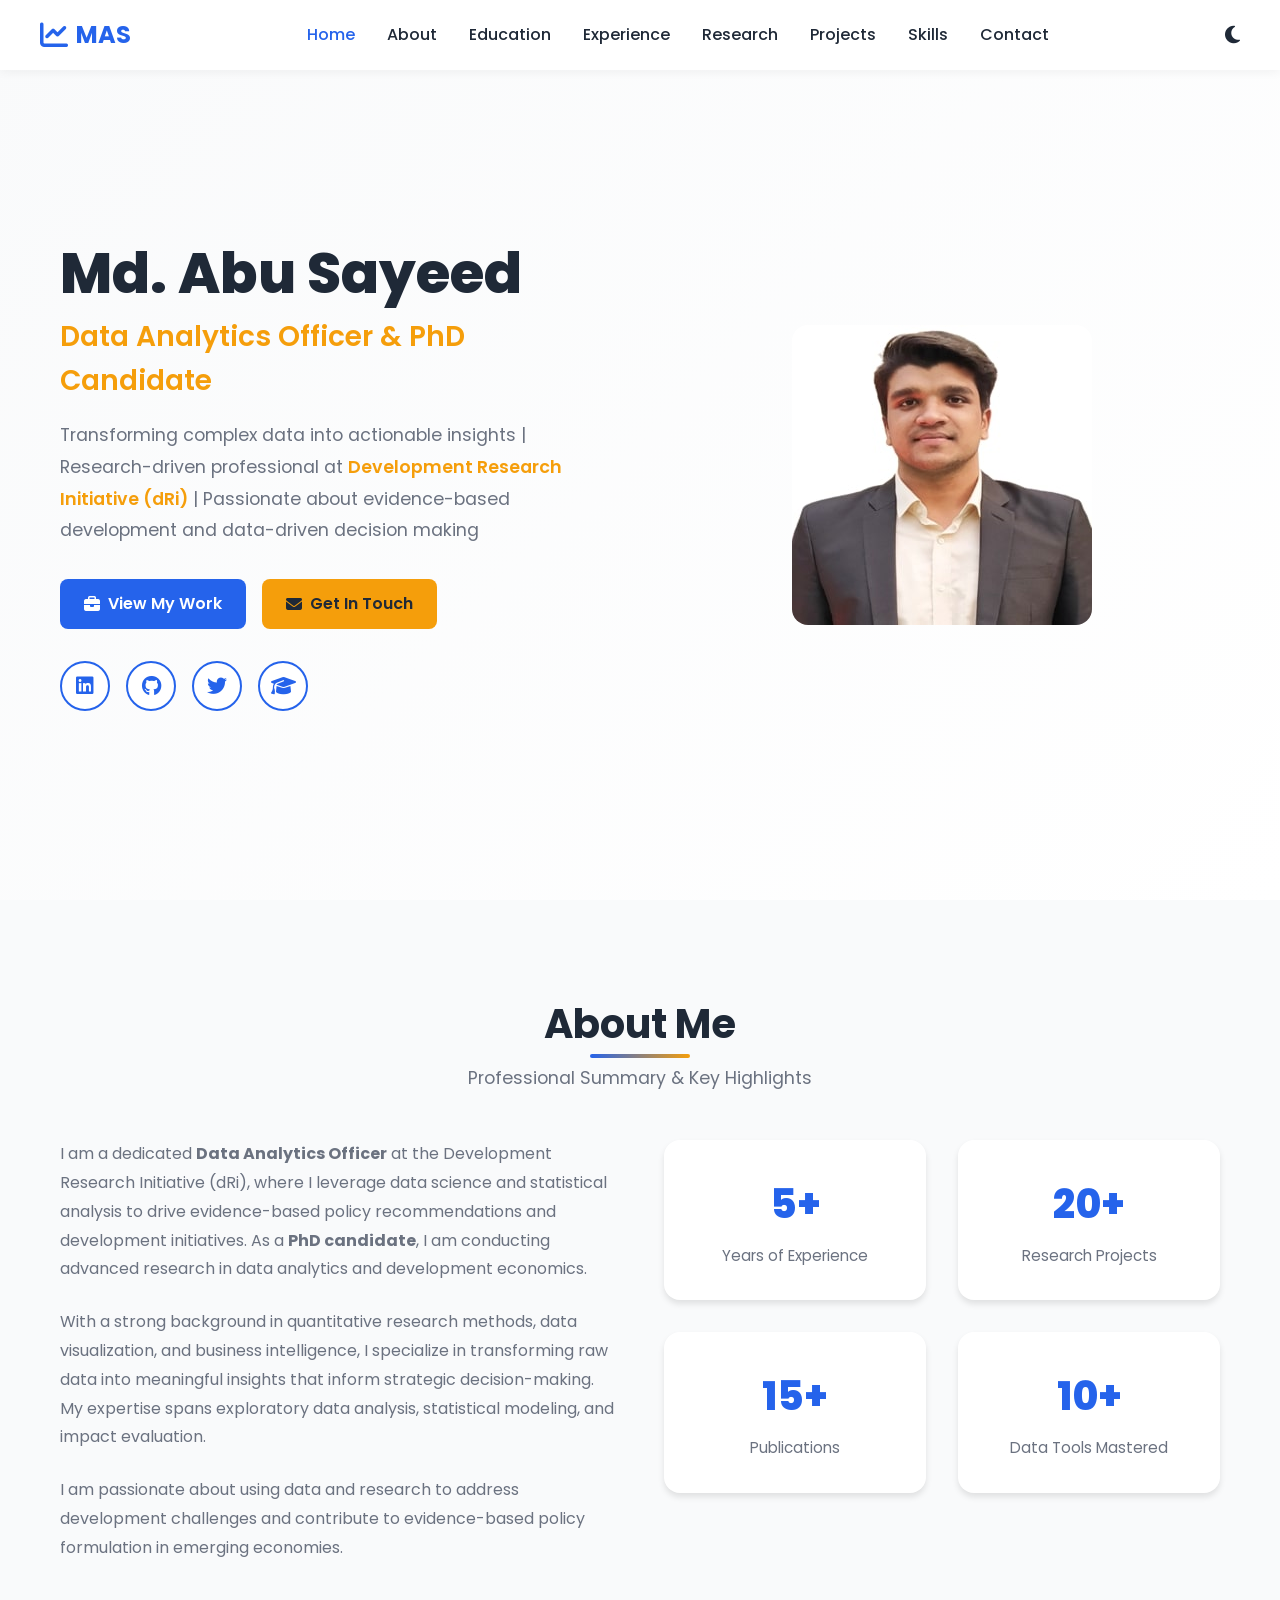
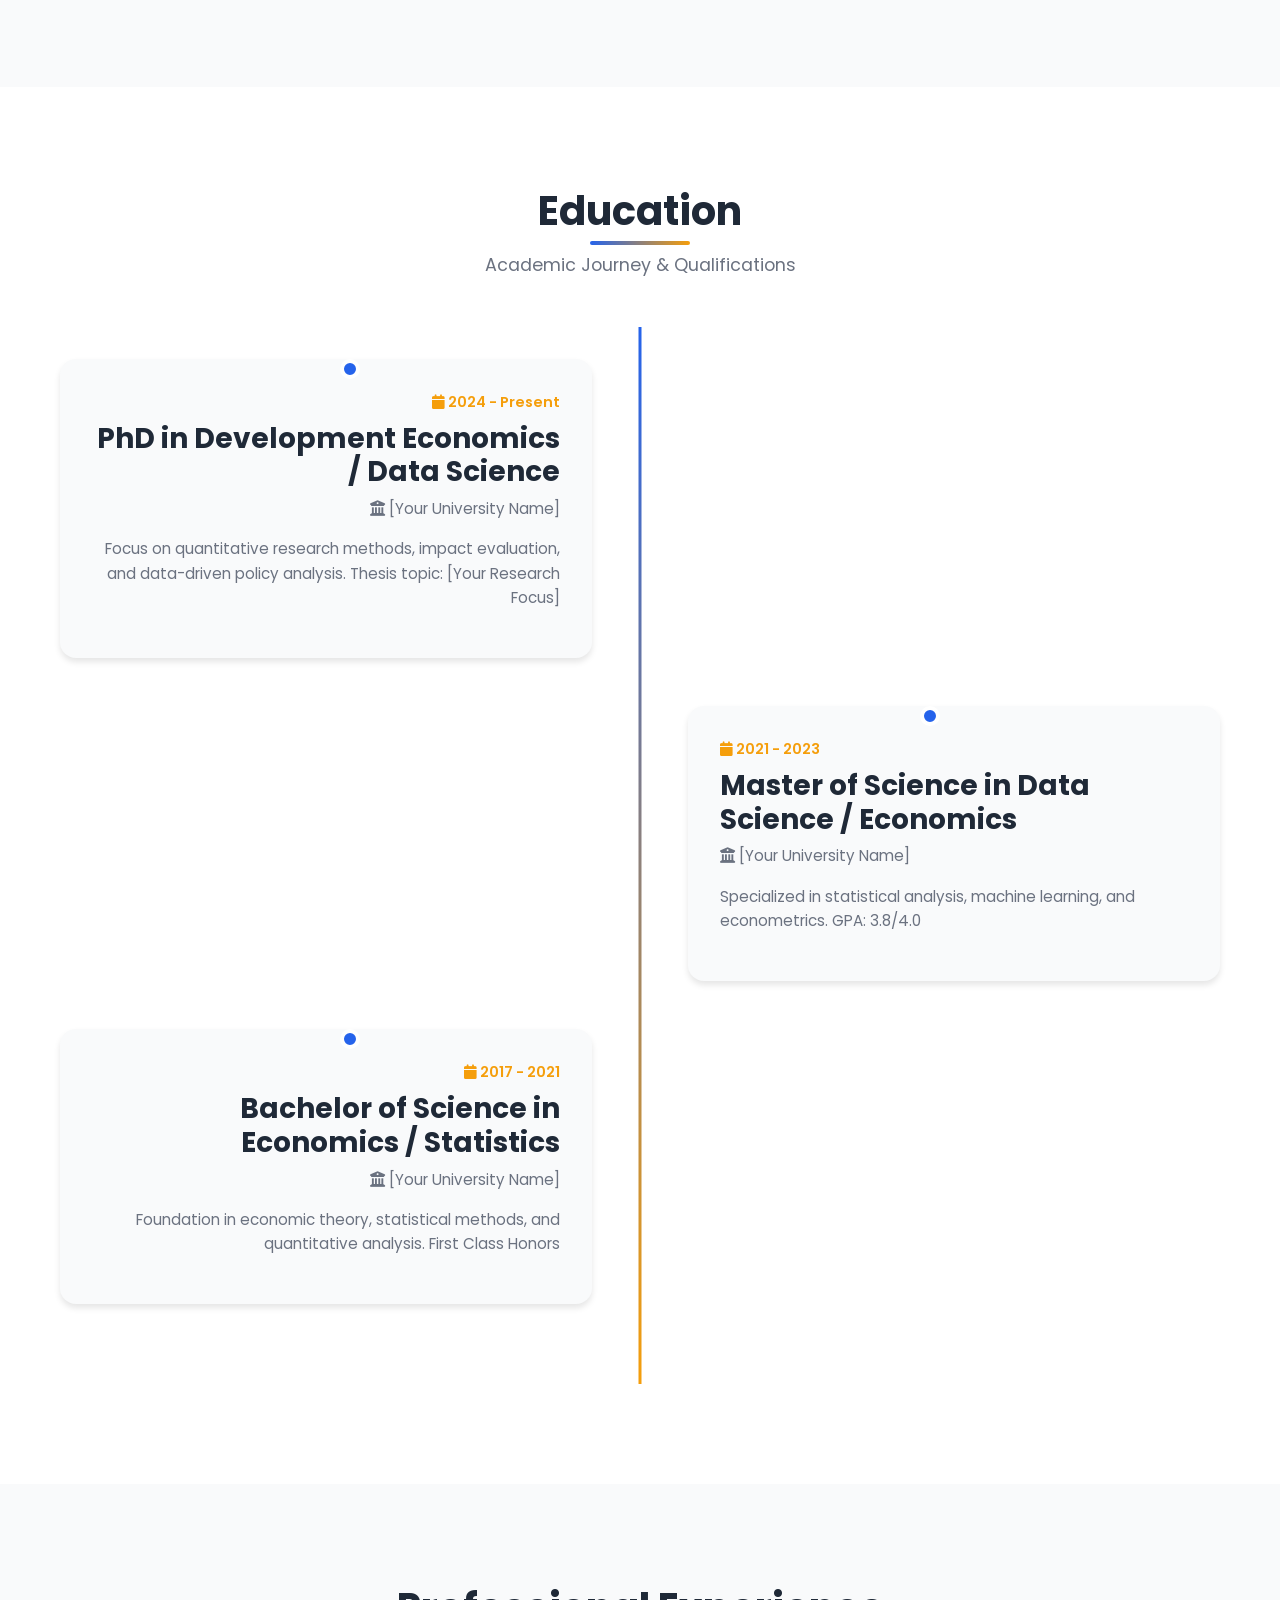
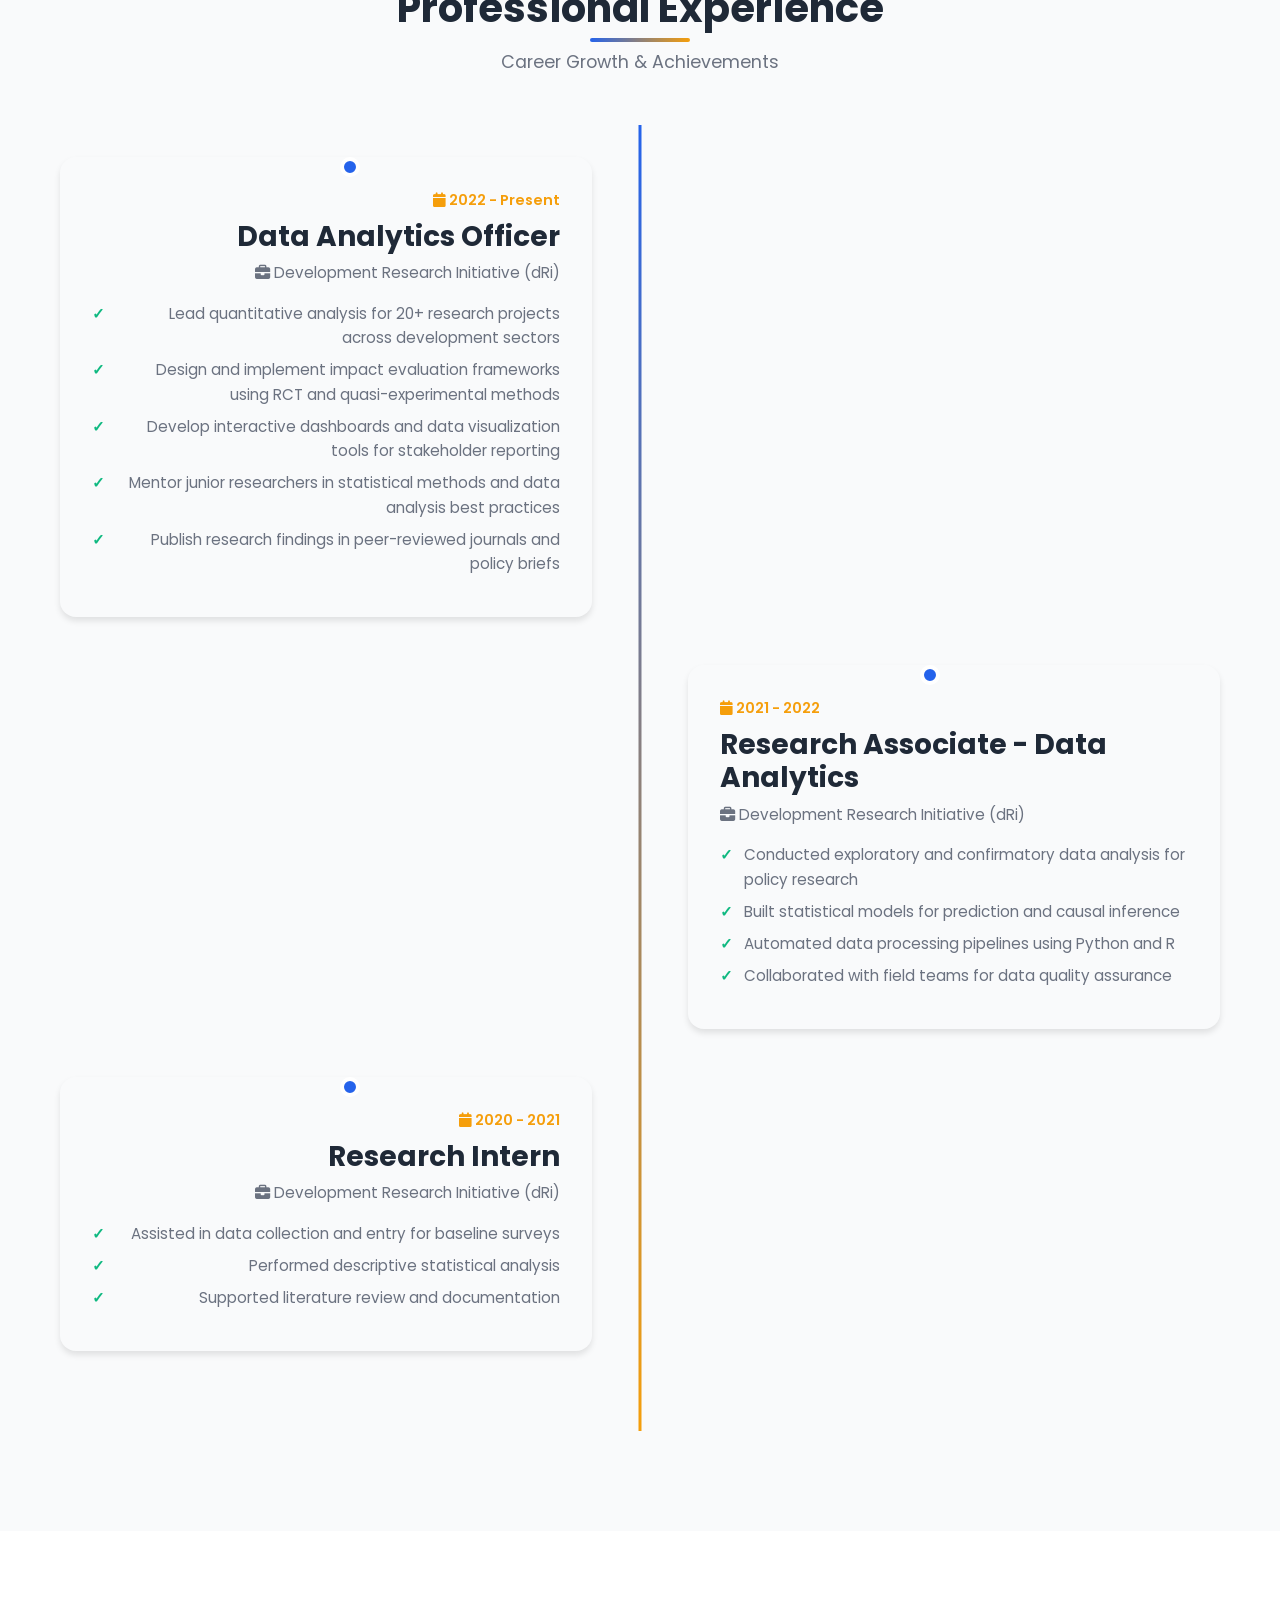
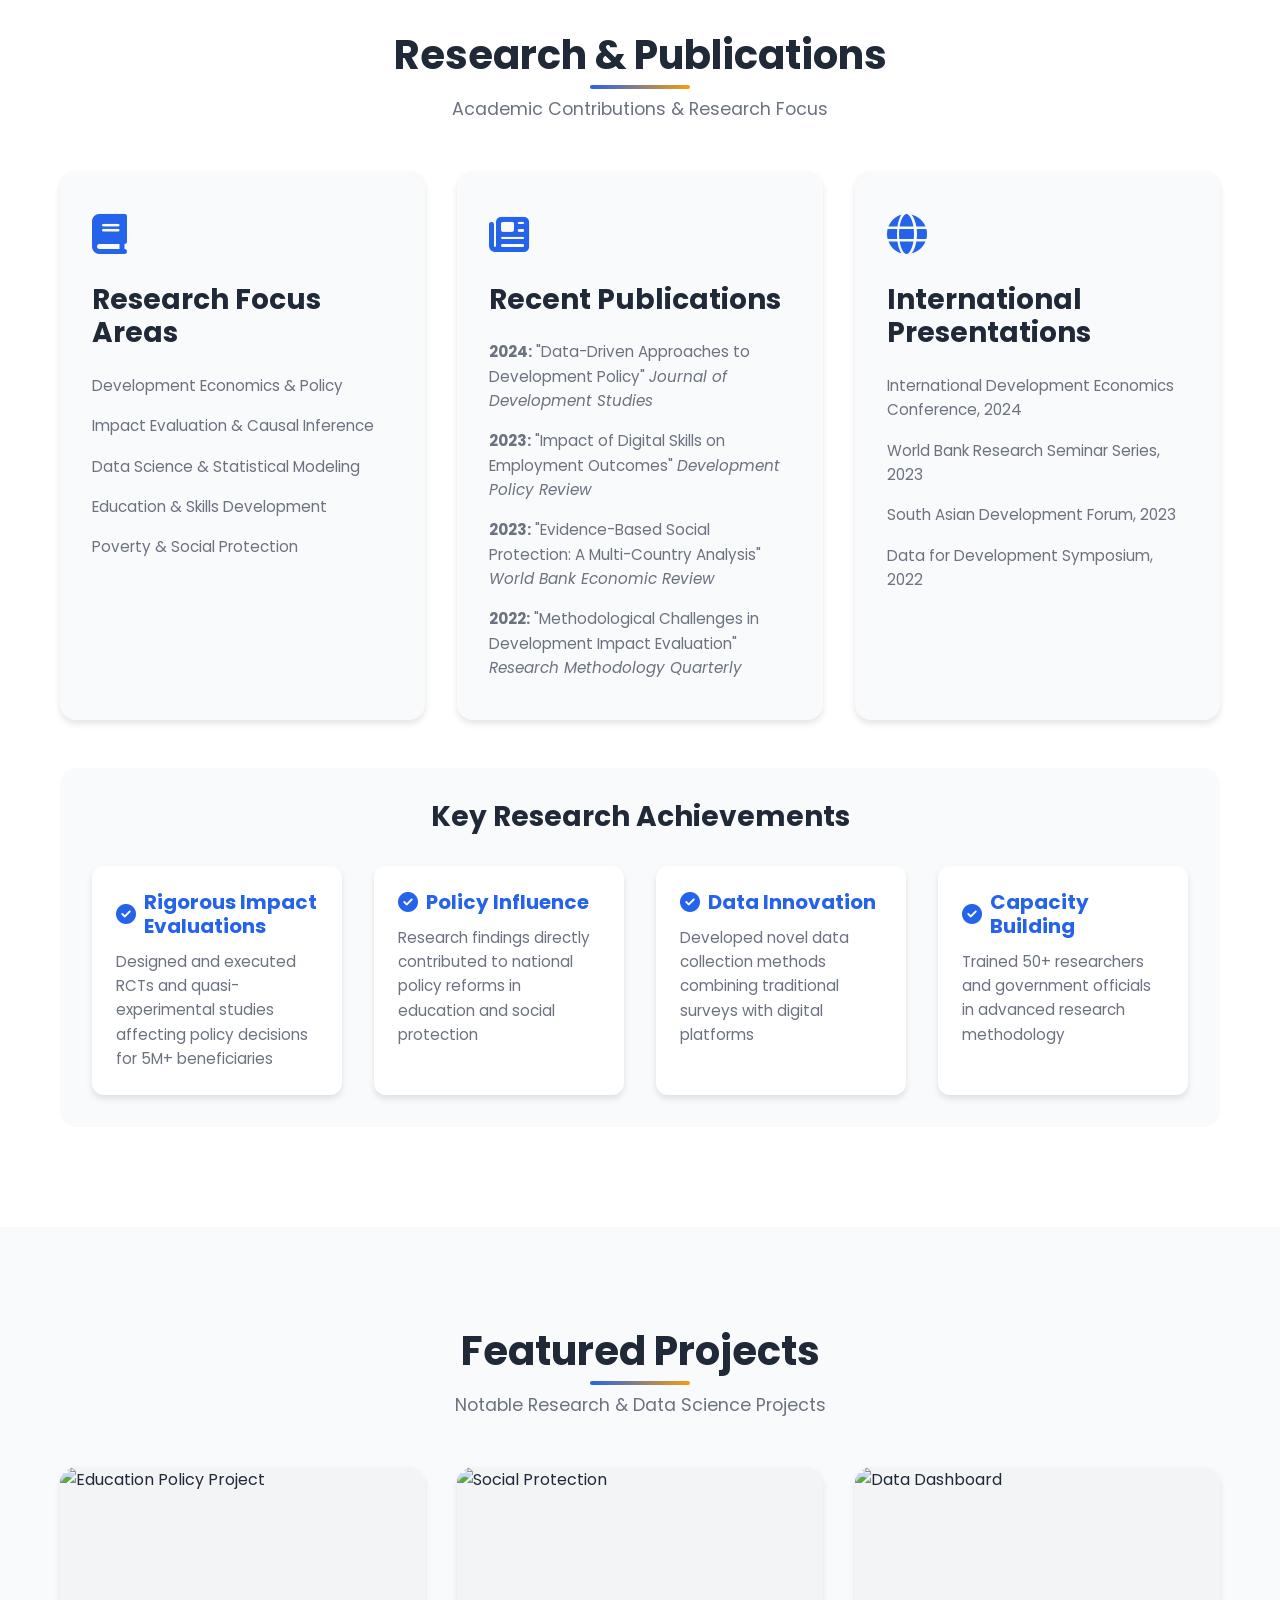
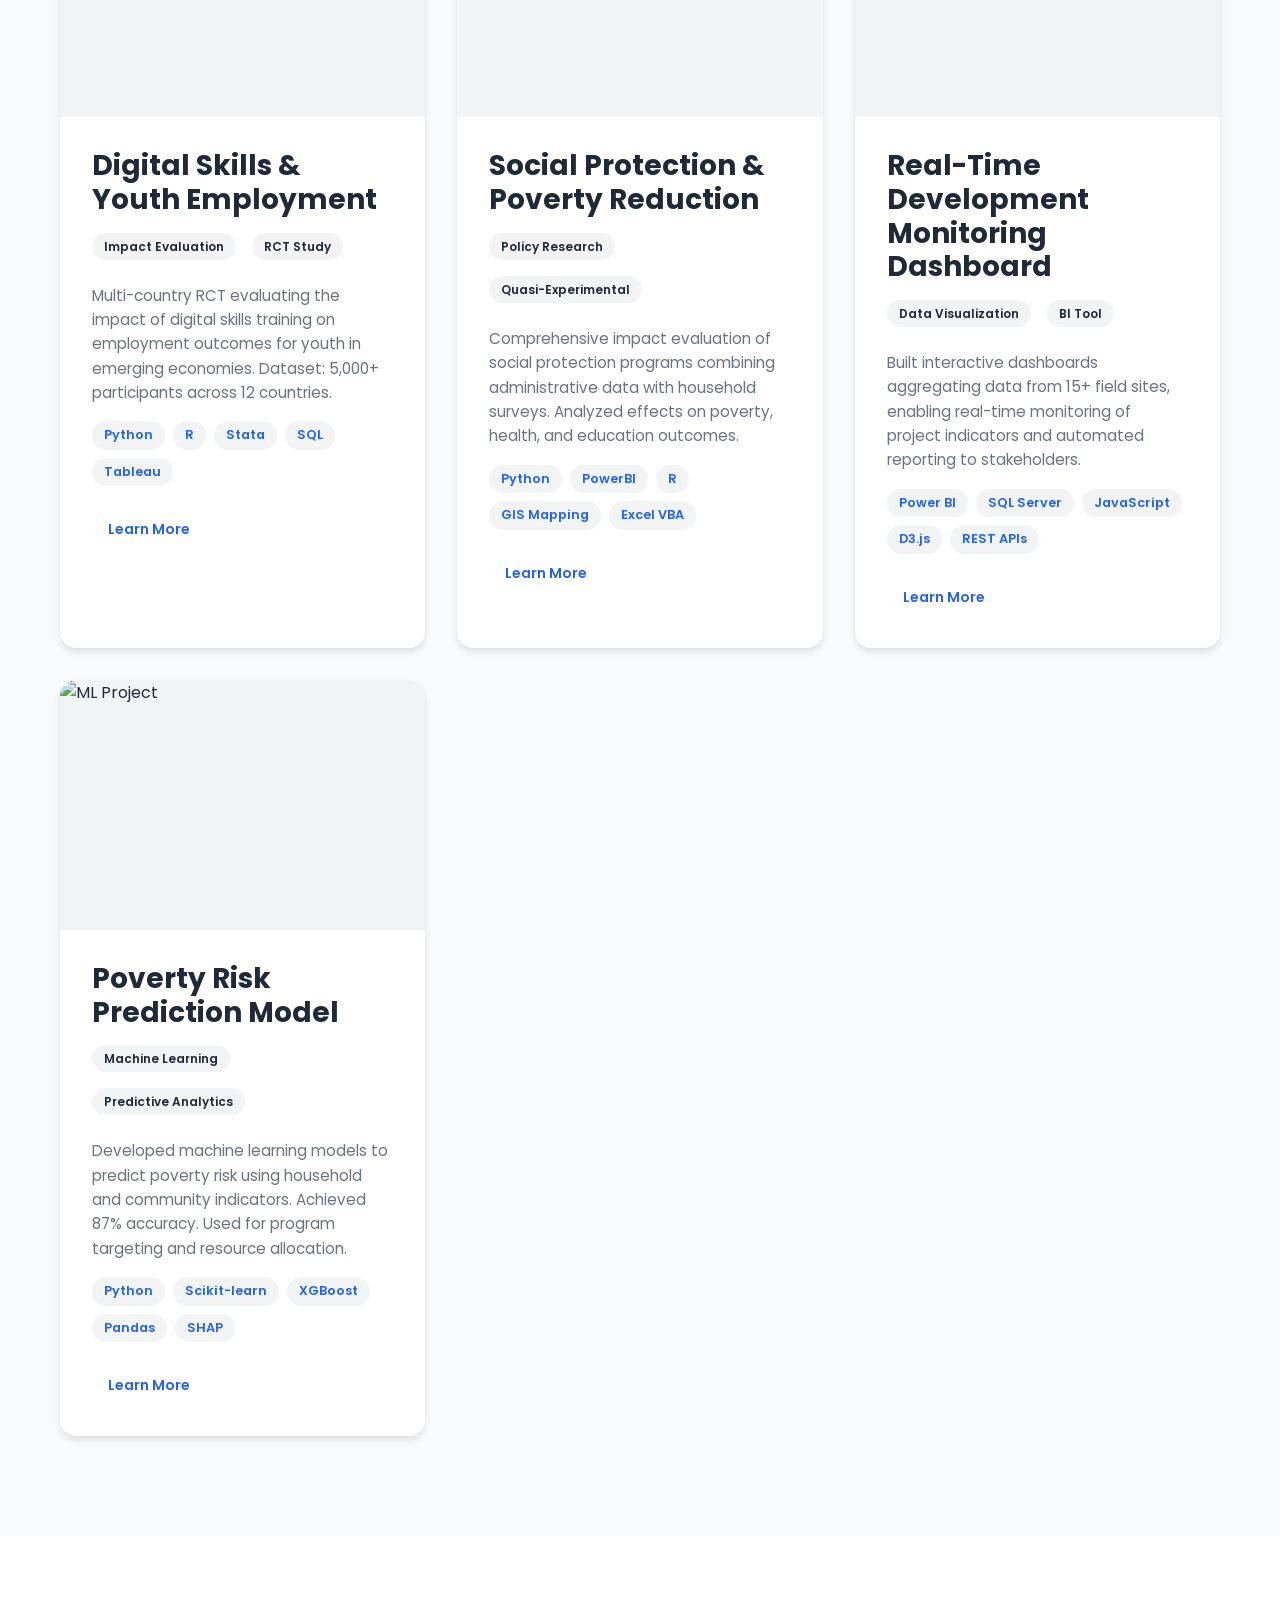
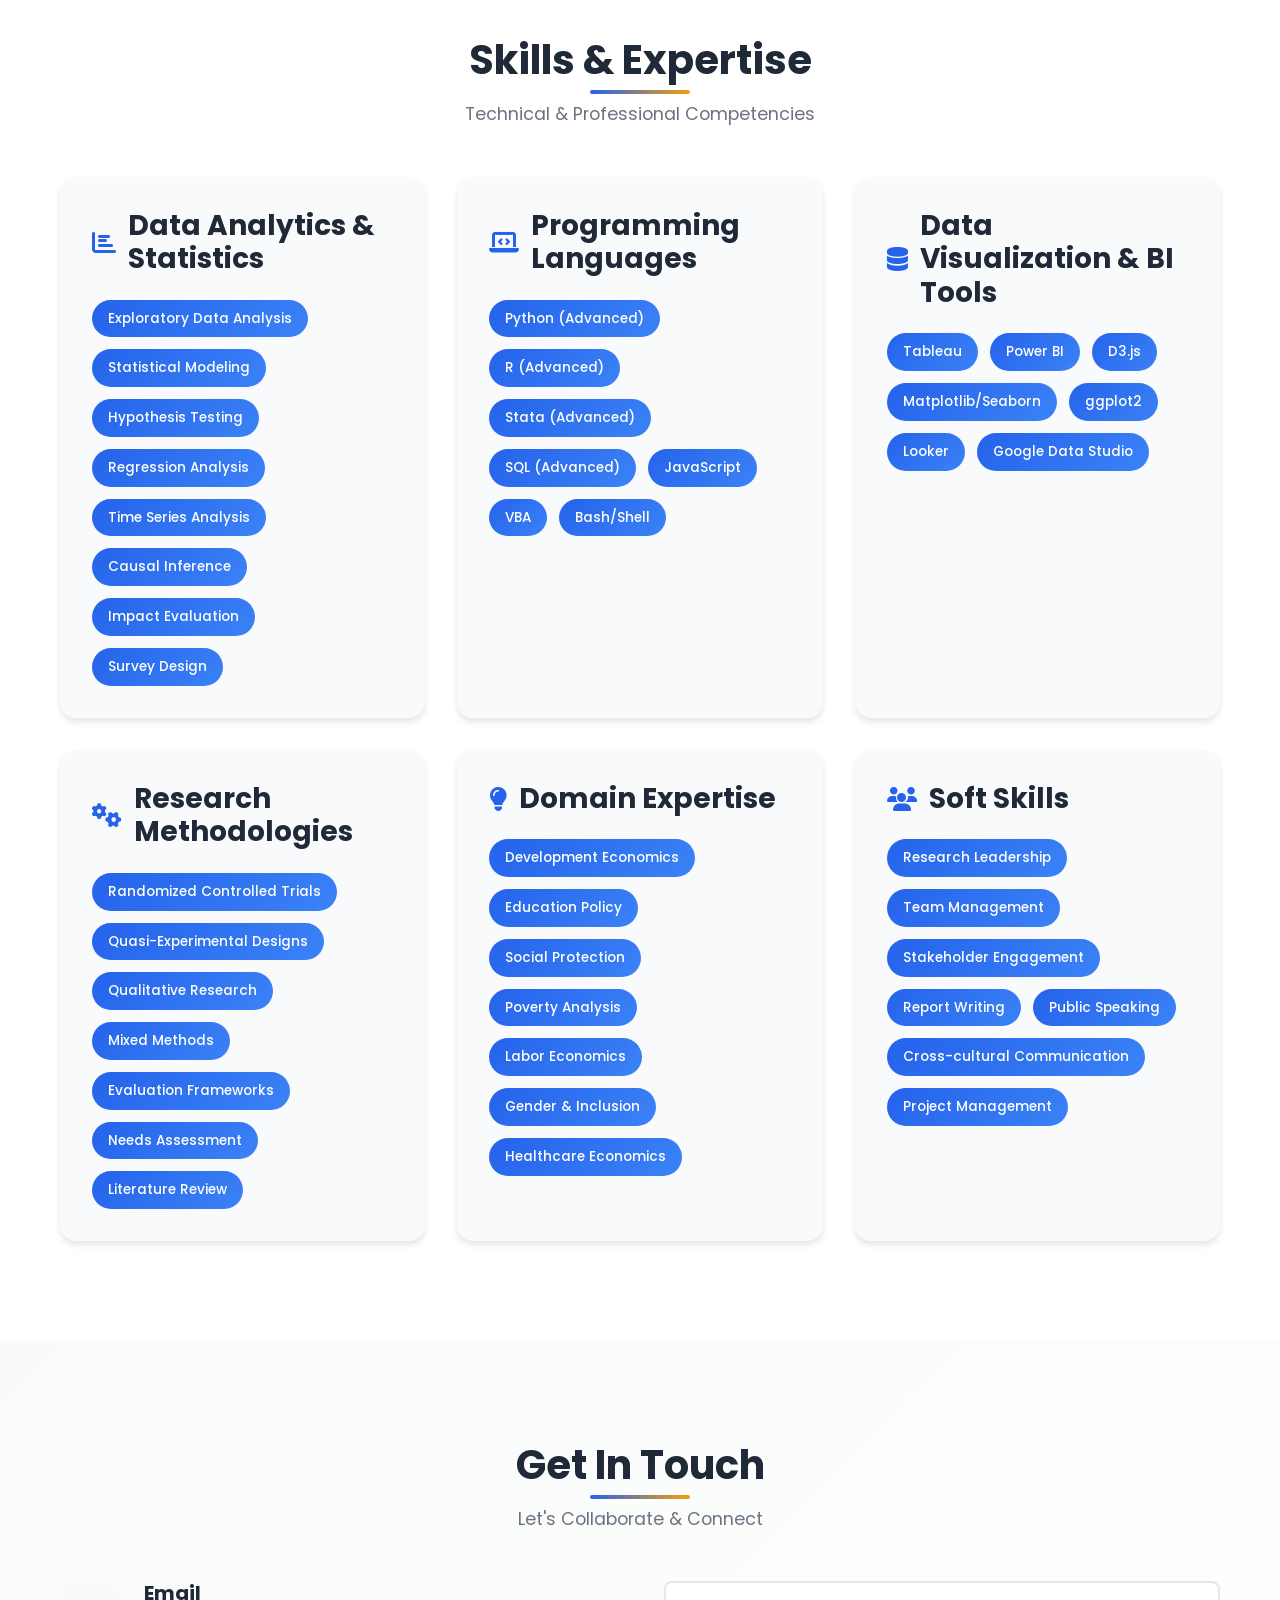
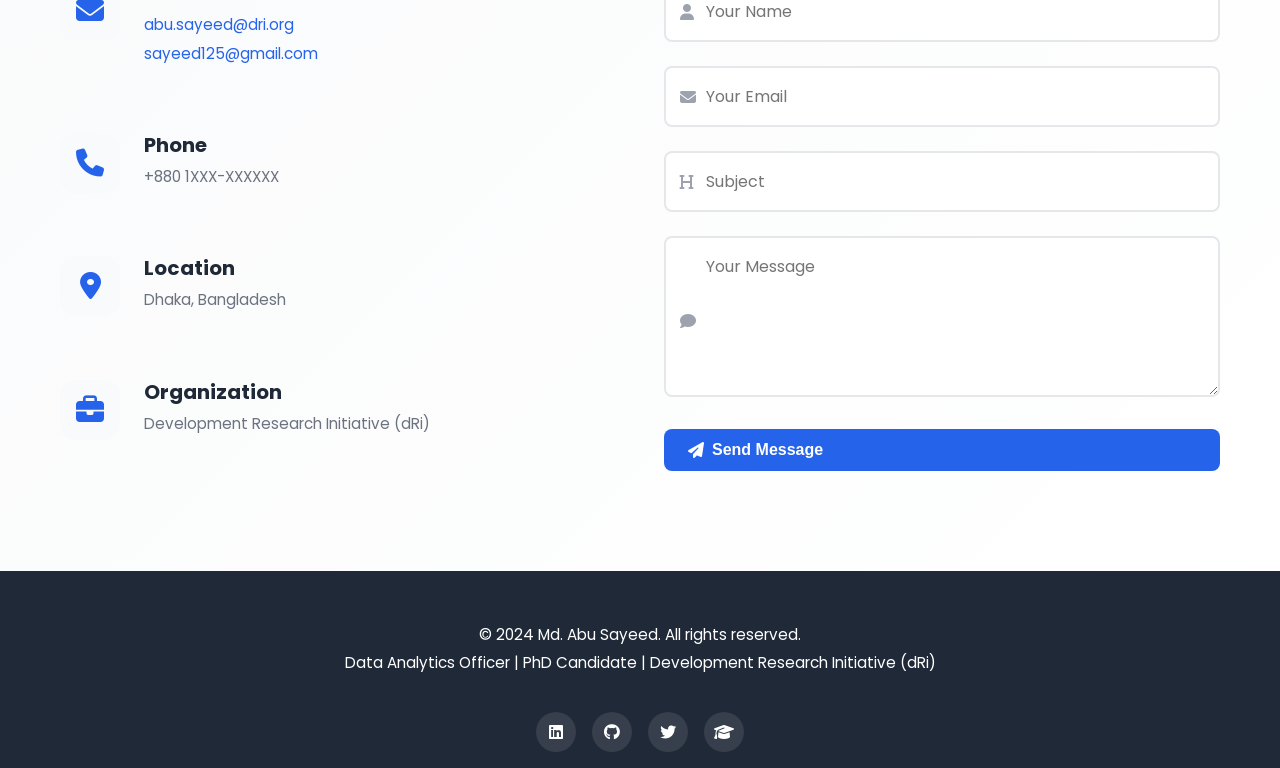
==== commit 654fb946: "Update profile image source in index.html" ====
--- a/index.html
+++ b/index.html
@@ -92,7 +92,7 @@
                 
                 <div class="hero-image">
                     <div class="image-wrapper">
-                        <img src="https://via.placeholder.com/300x300?text=Abu+Sayeed" alt="Md. Abu Sayeed" class="profile-image">
+                        <img src="assets/profile.jpg" alt="Md. Abu Sayeed" class="profile-img">
                     </div>
                 </div>
             </div>
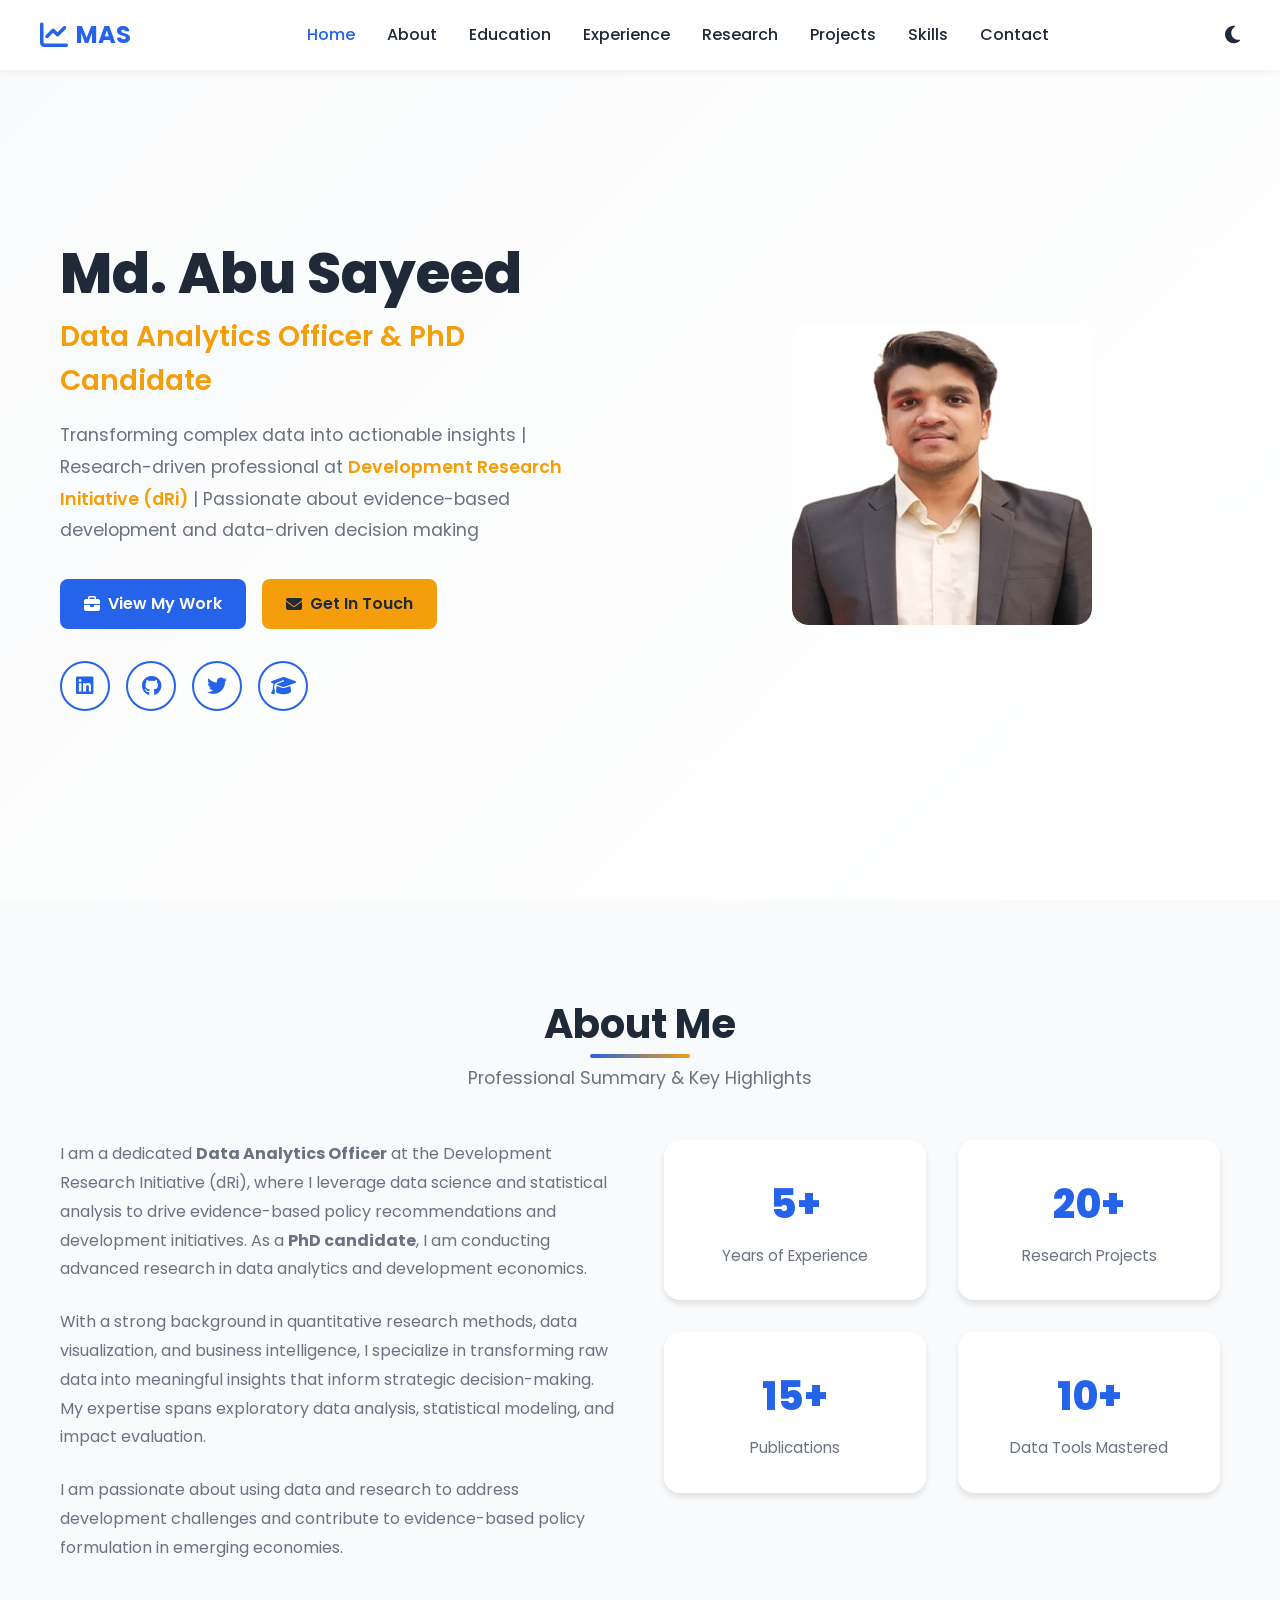
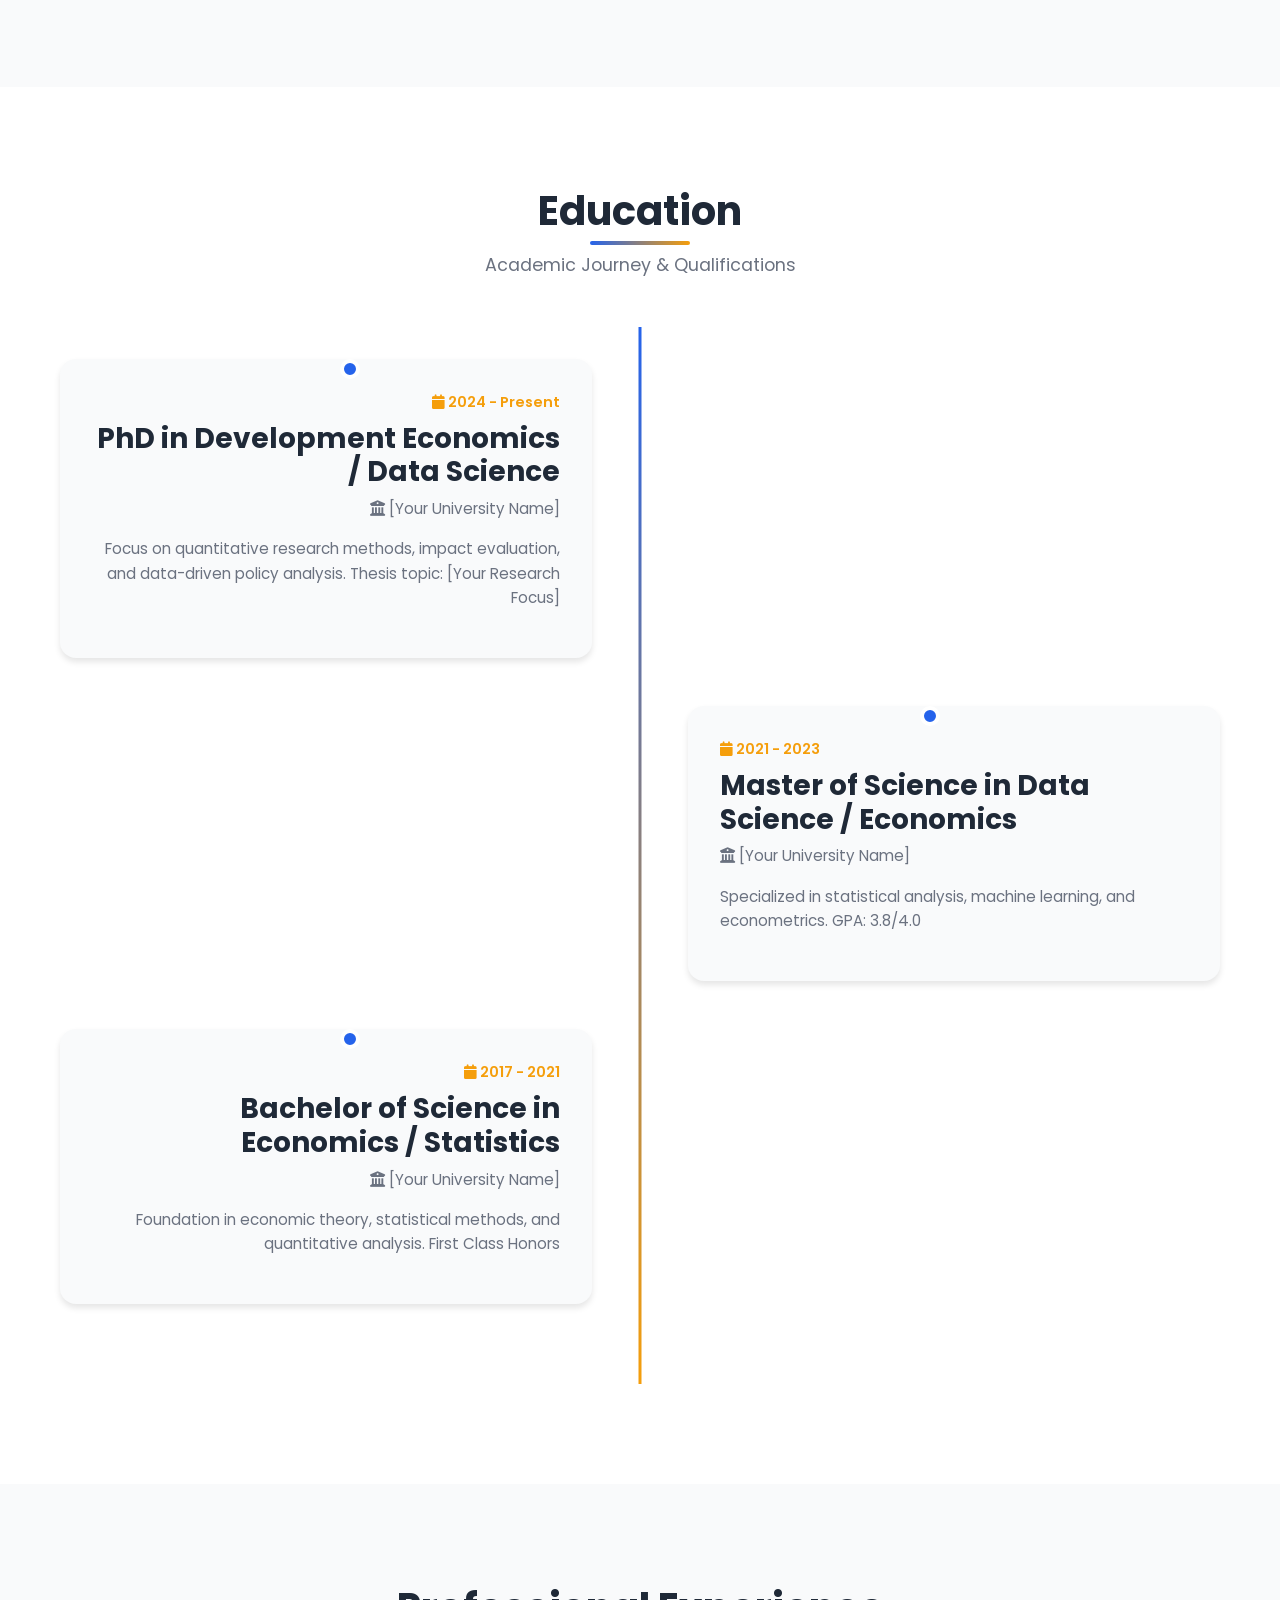
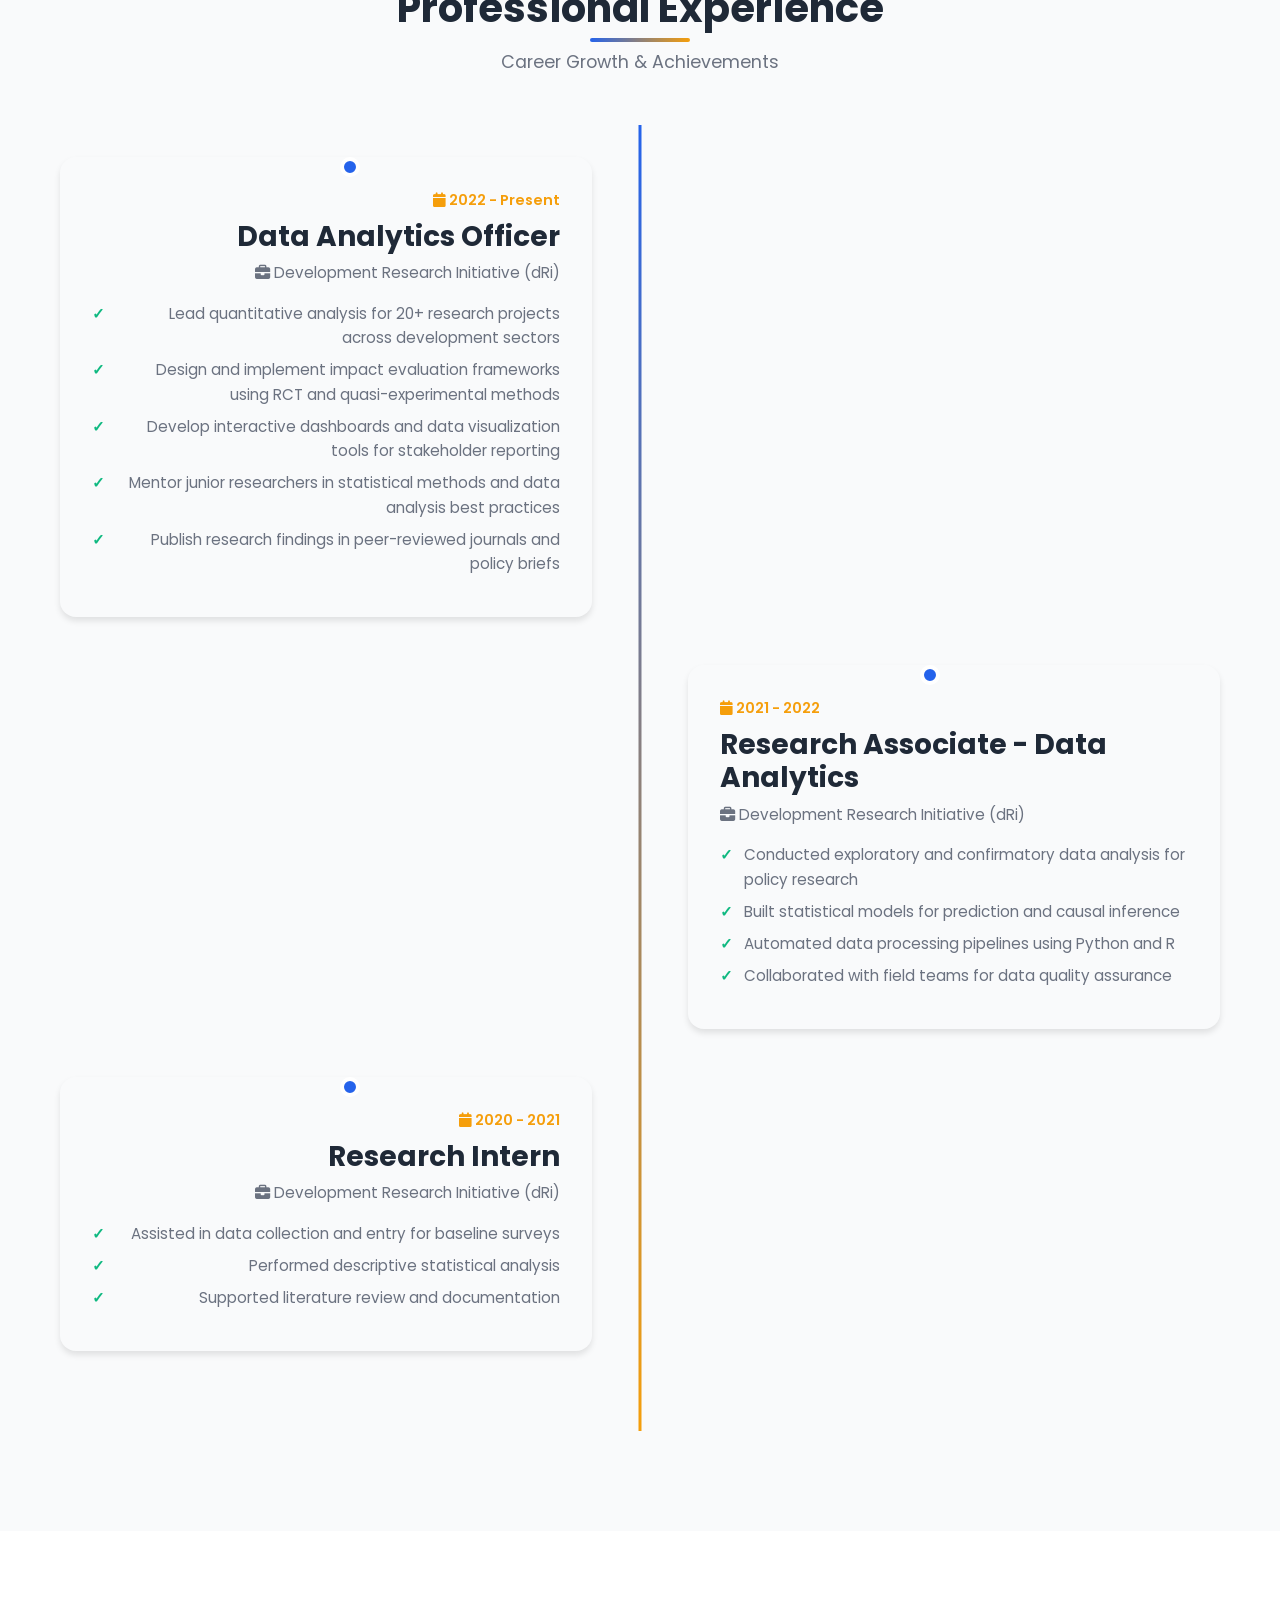
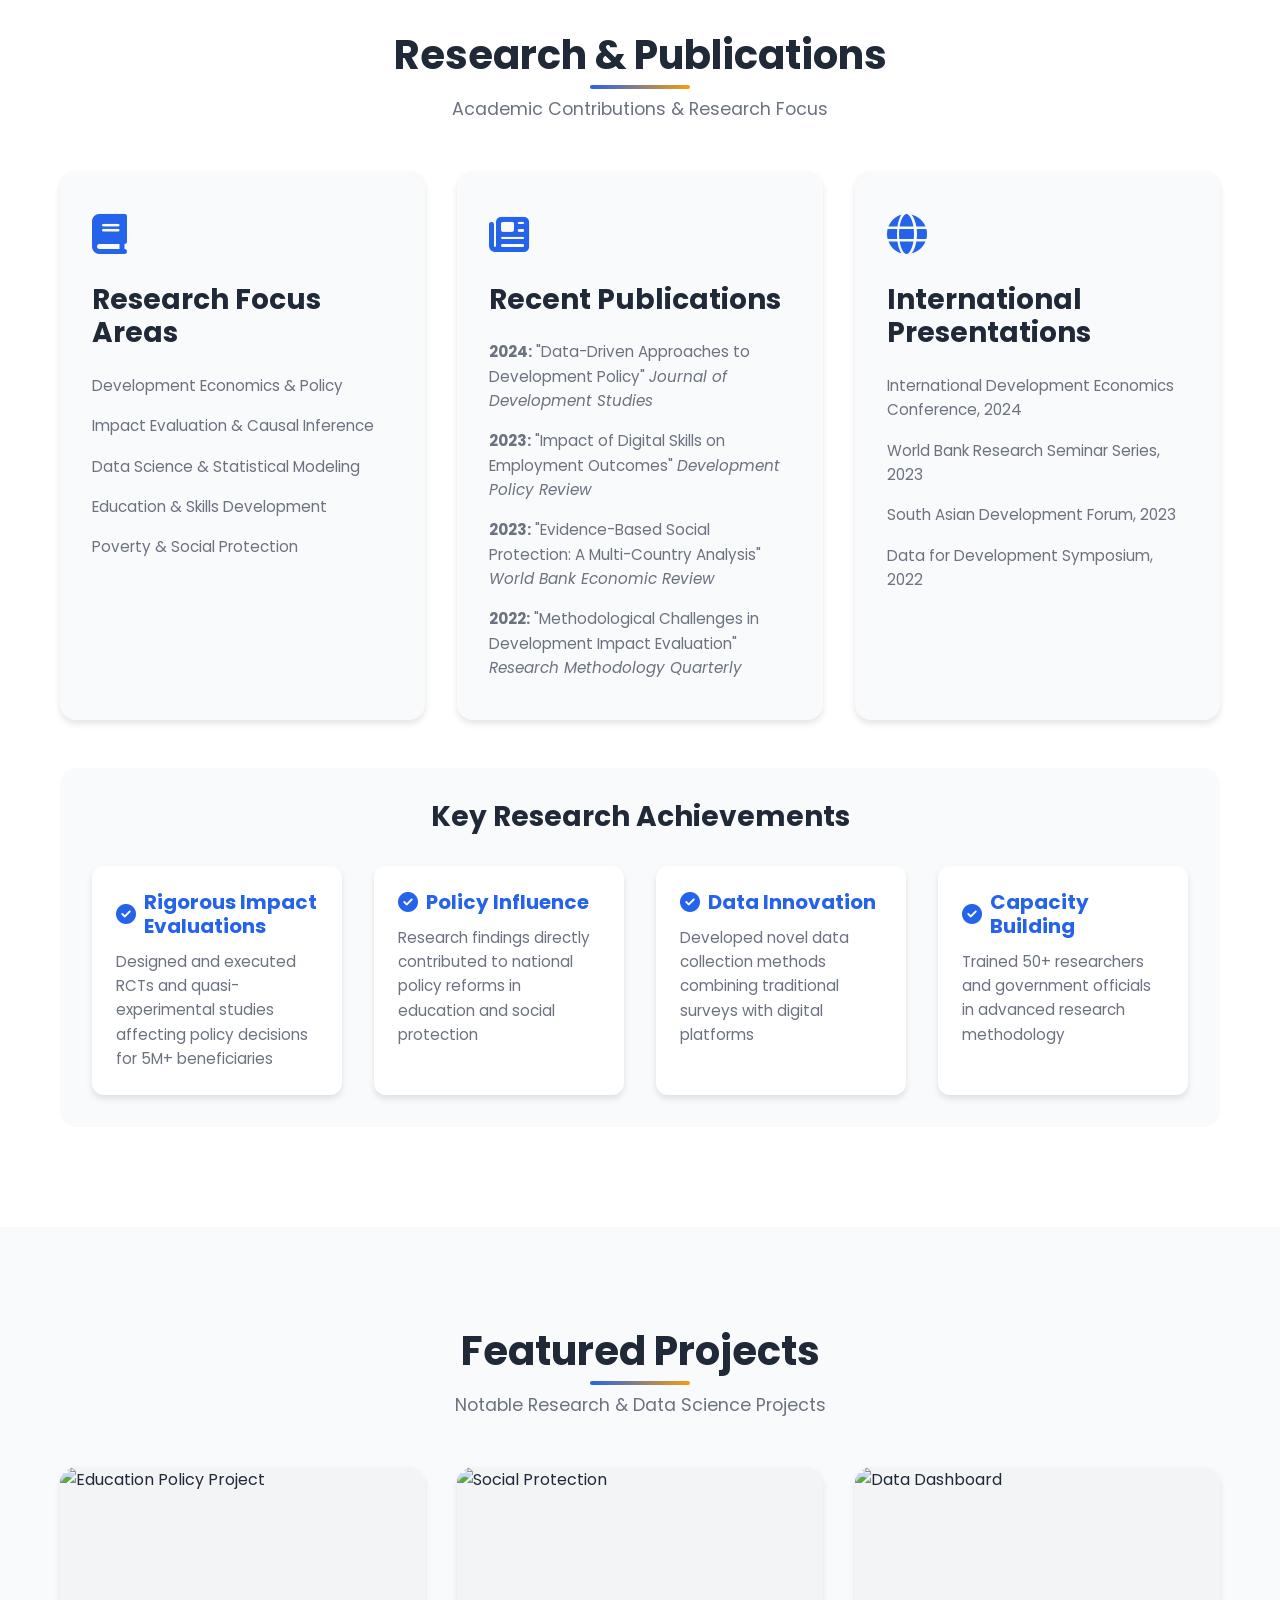
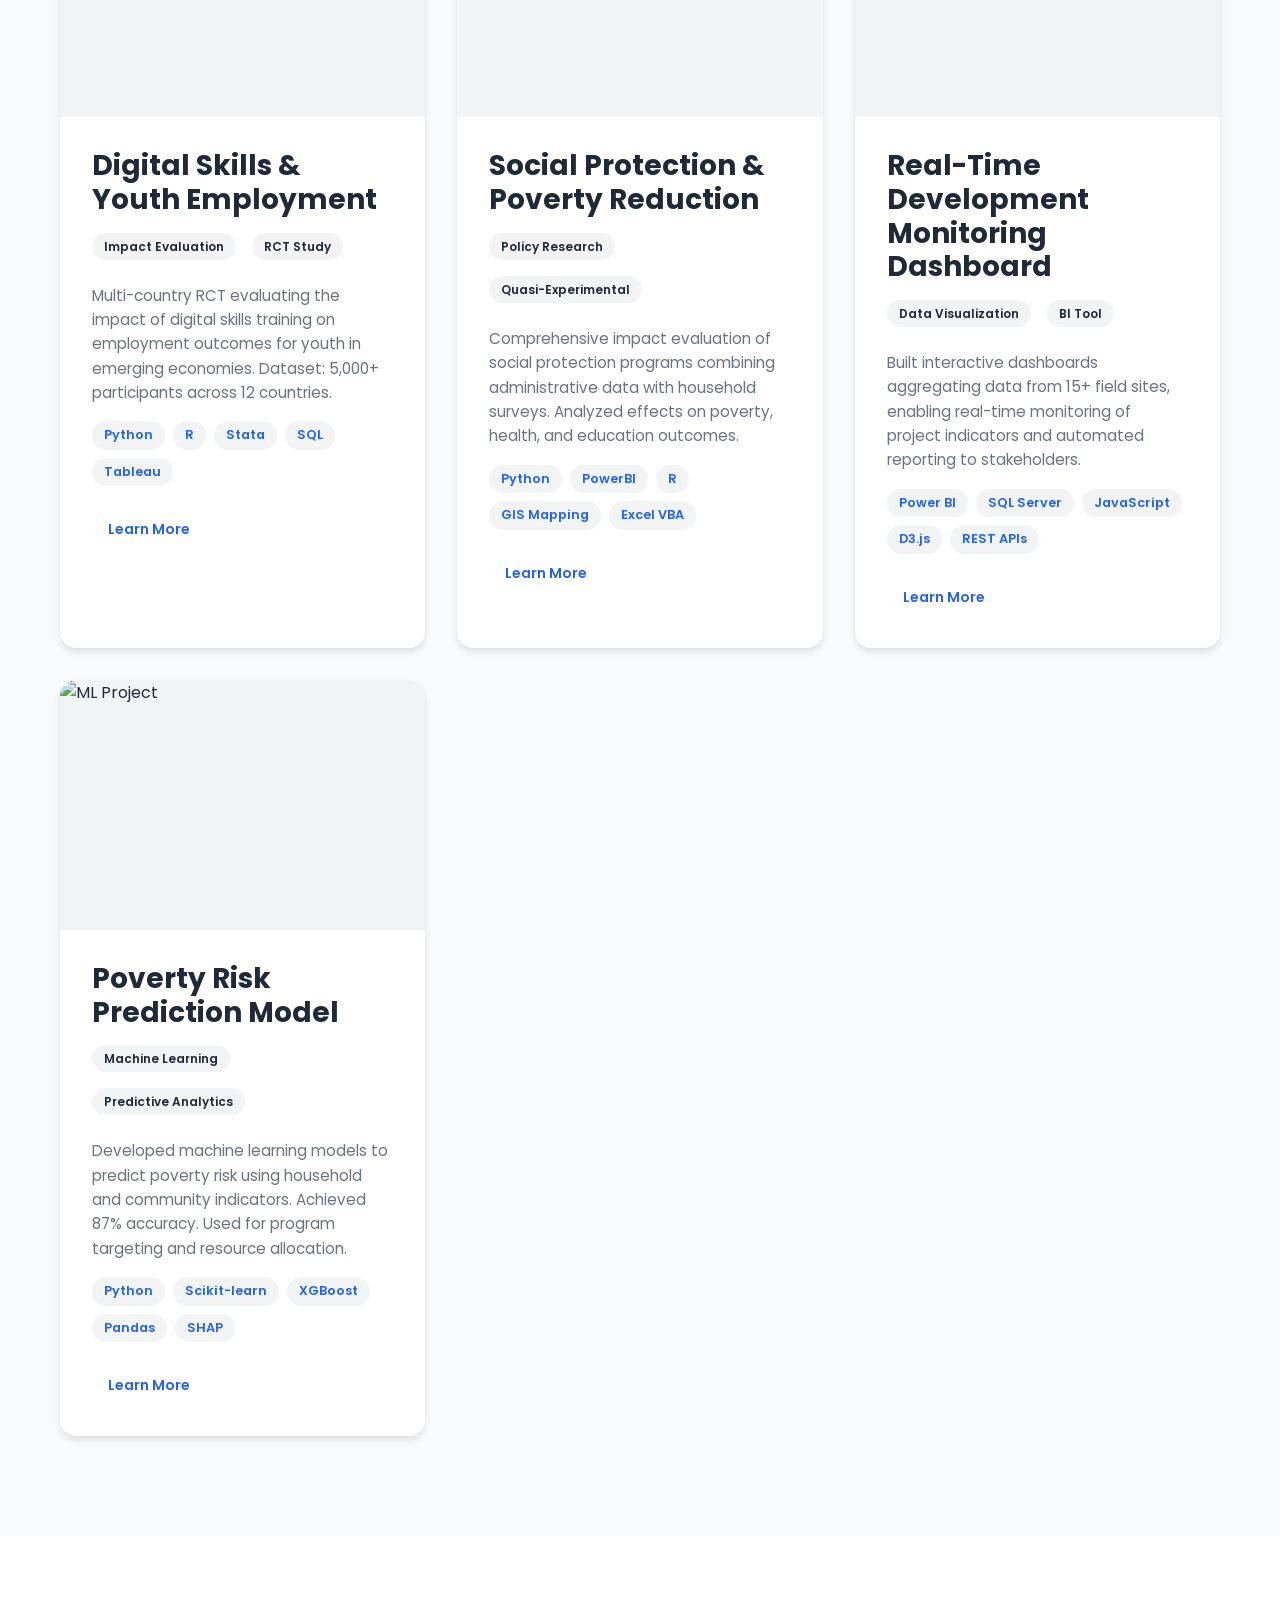
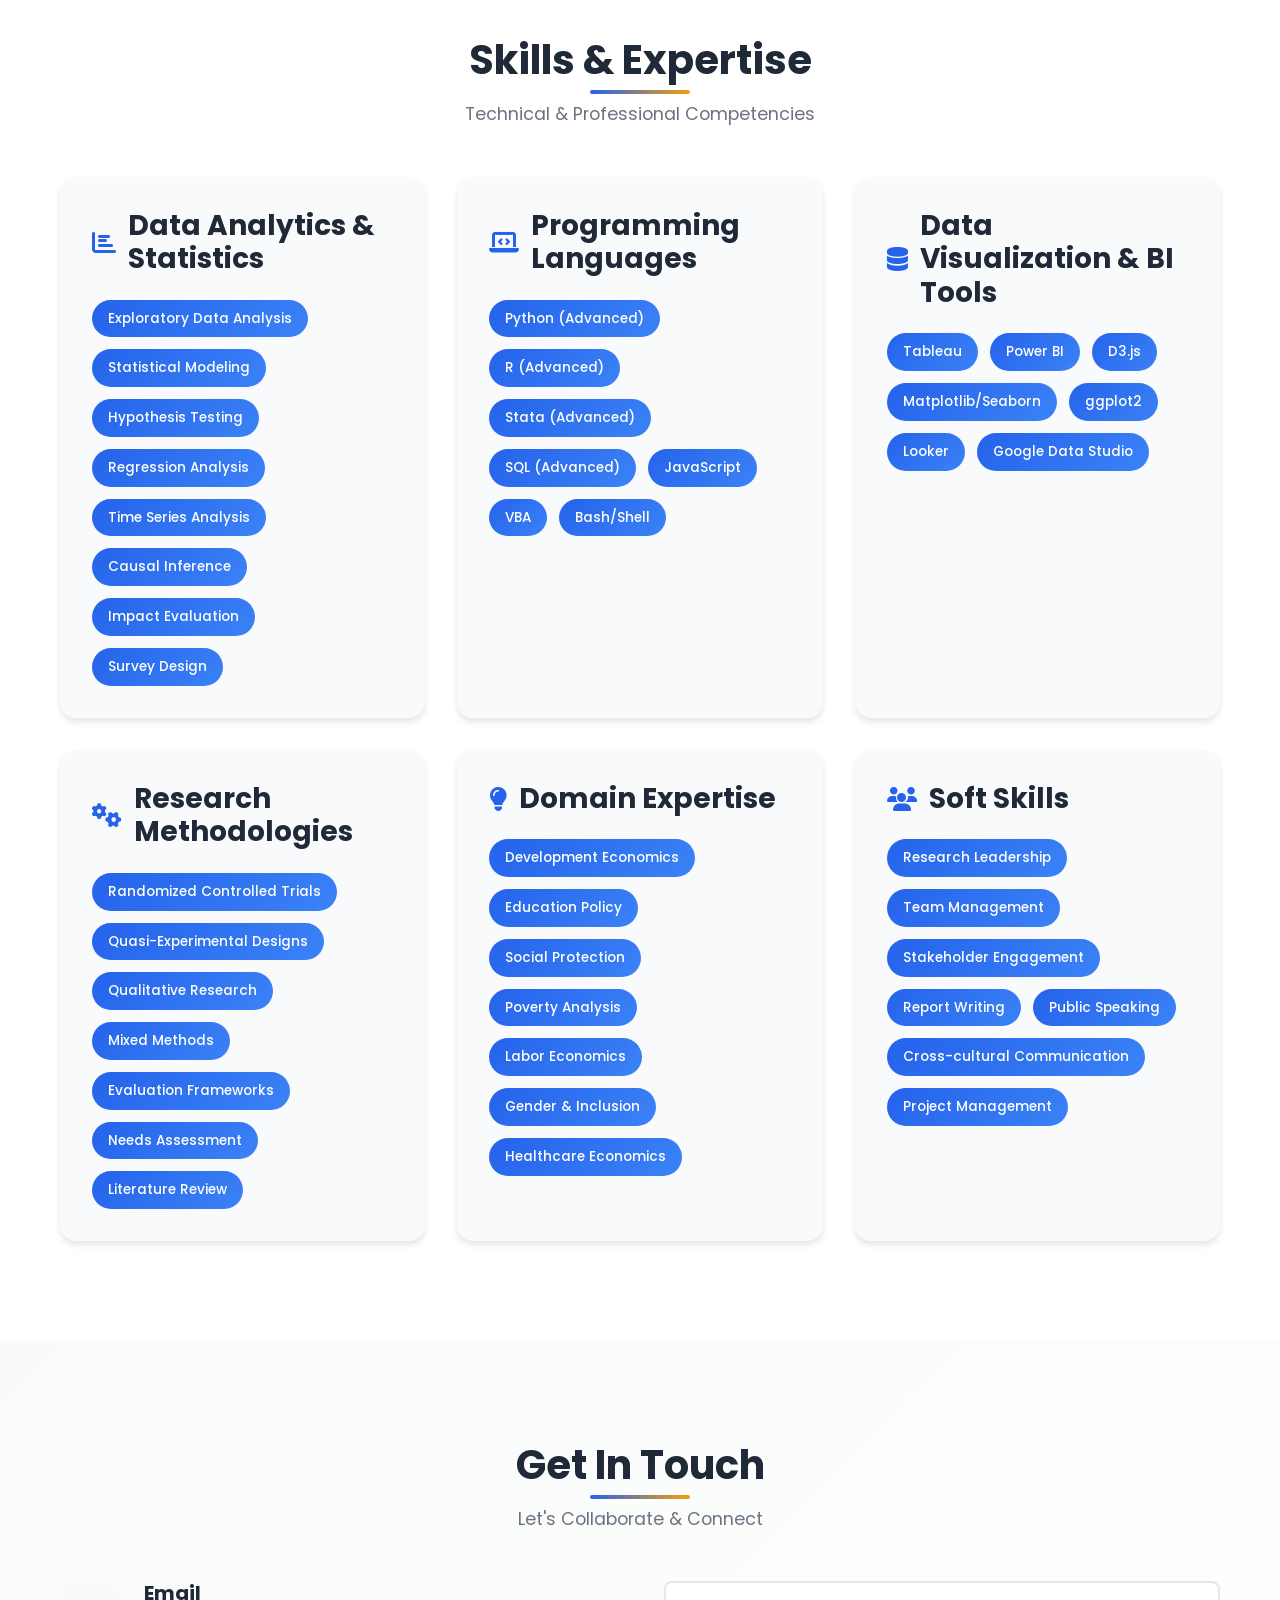
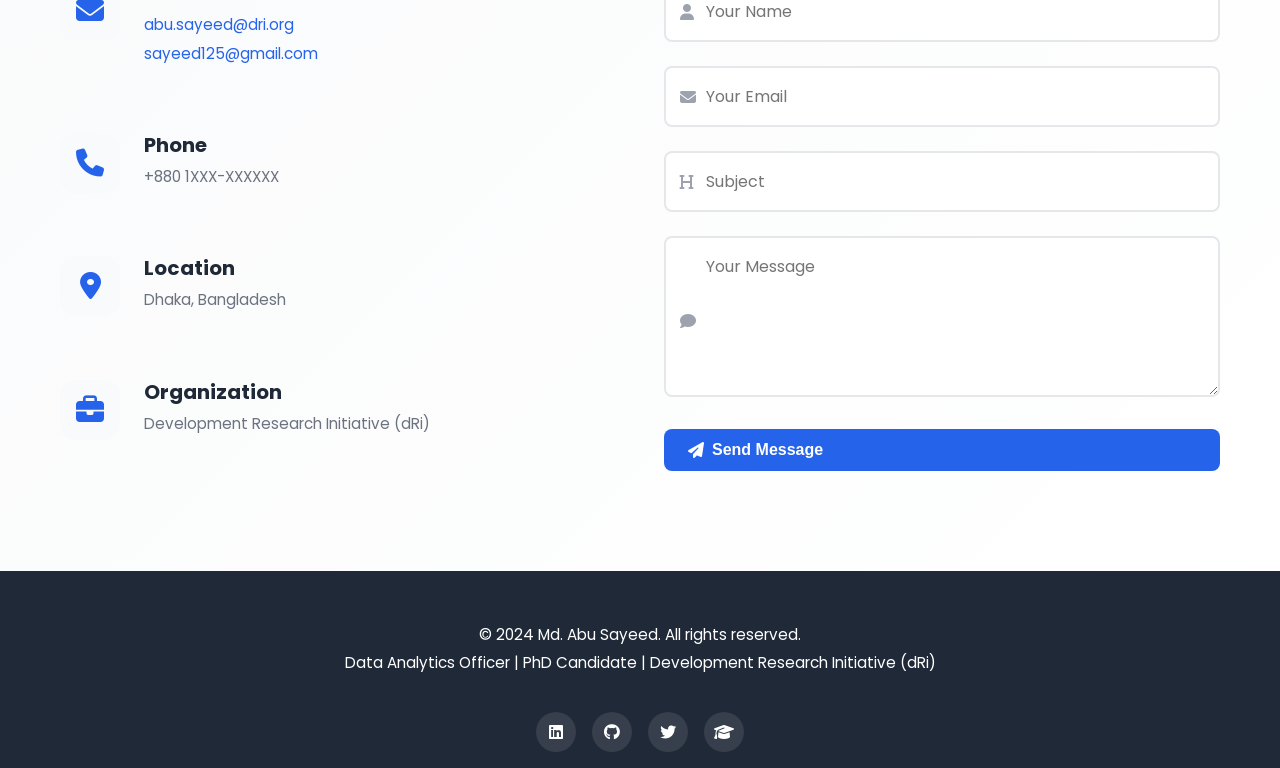
==== commit d4d653f6: "Update index.html" ====
--- a/index.html
+++ b/index.html
@@ -92,7 +92,7 @@
                 
                 <div class="hero-image">
                     <div class="image-wrapper">
-                        <img src="assets/profile.jpg" alt="Md. Abu Sayeed" class="profile-img">
+                        <img src="assets/profile.jpg" alt="Md. Abu Sayeed" class="image-wrapper">
                     </div>
                 </div>
             </div>
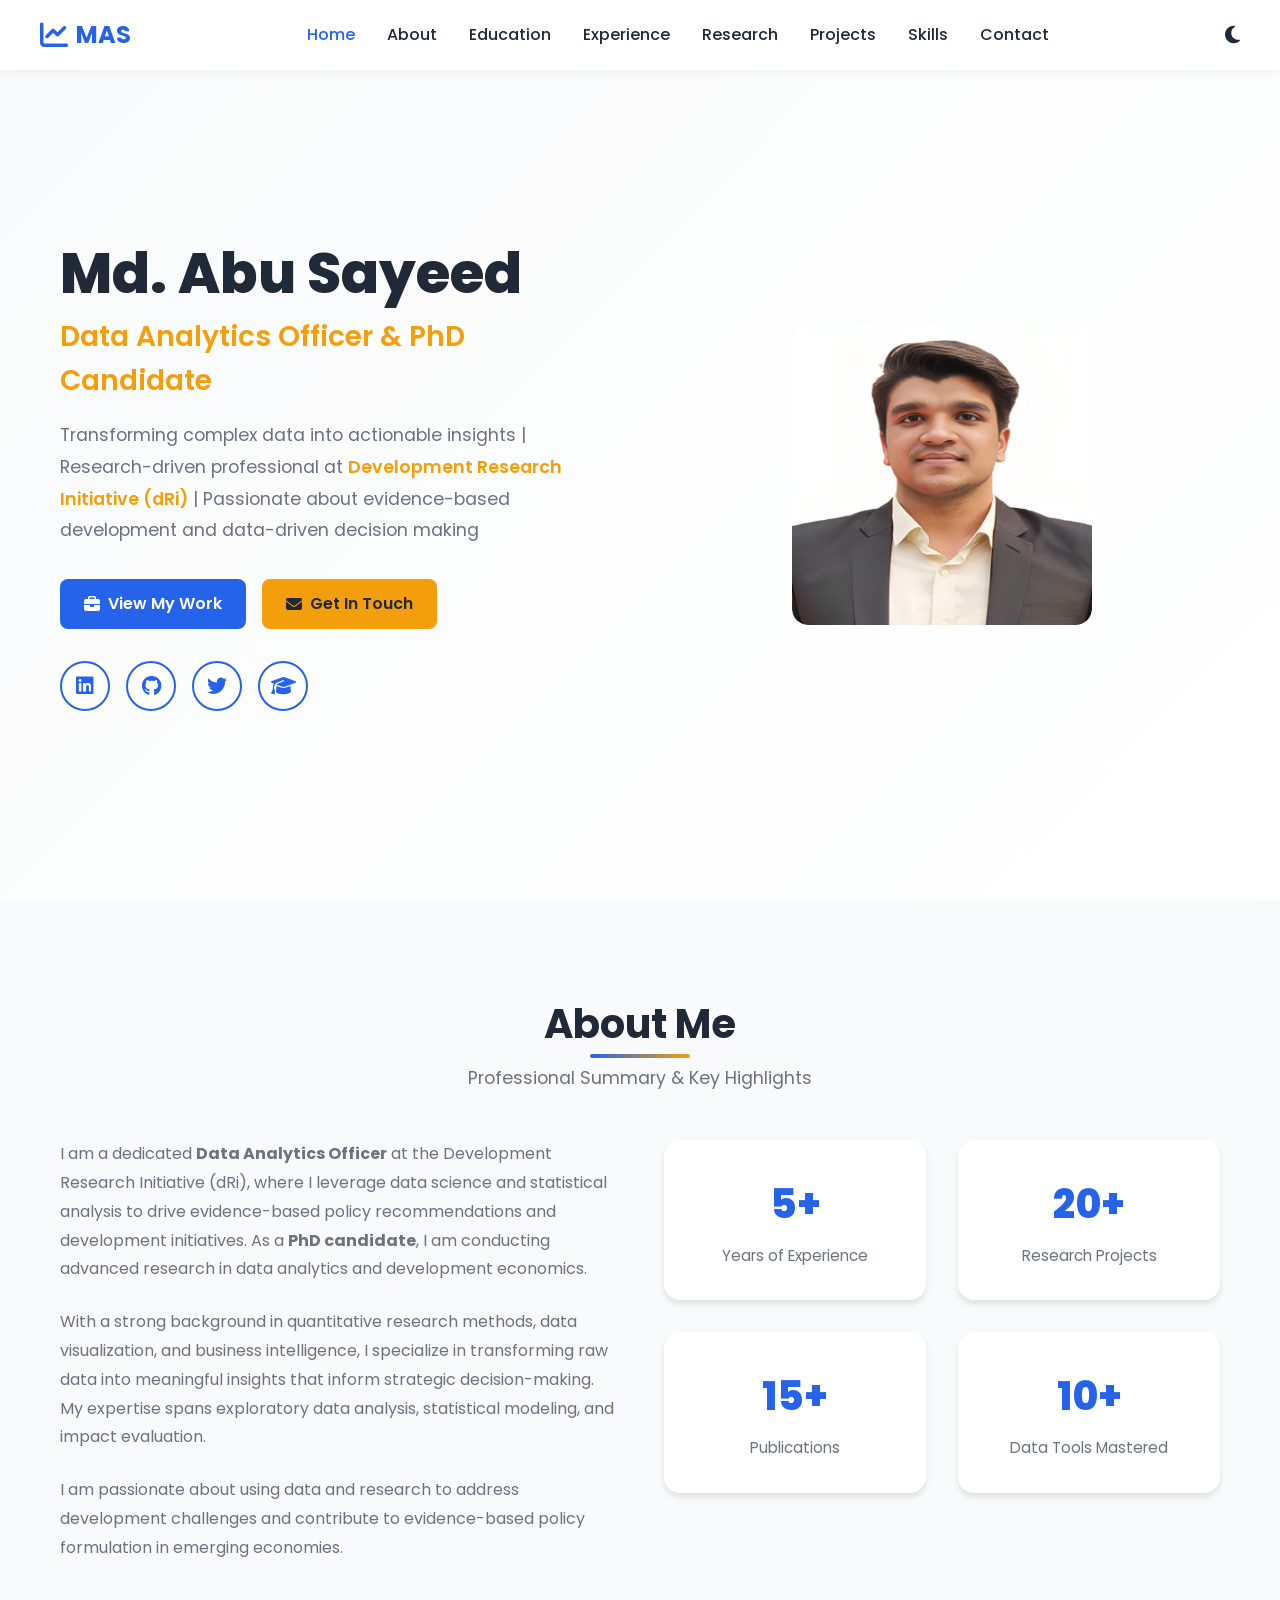
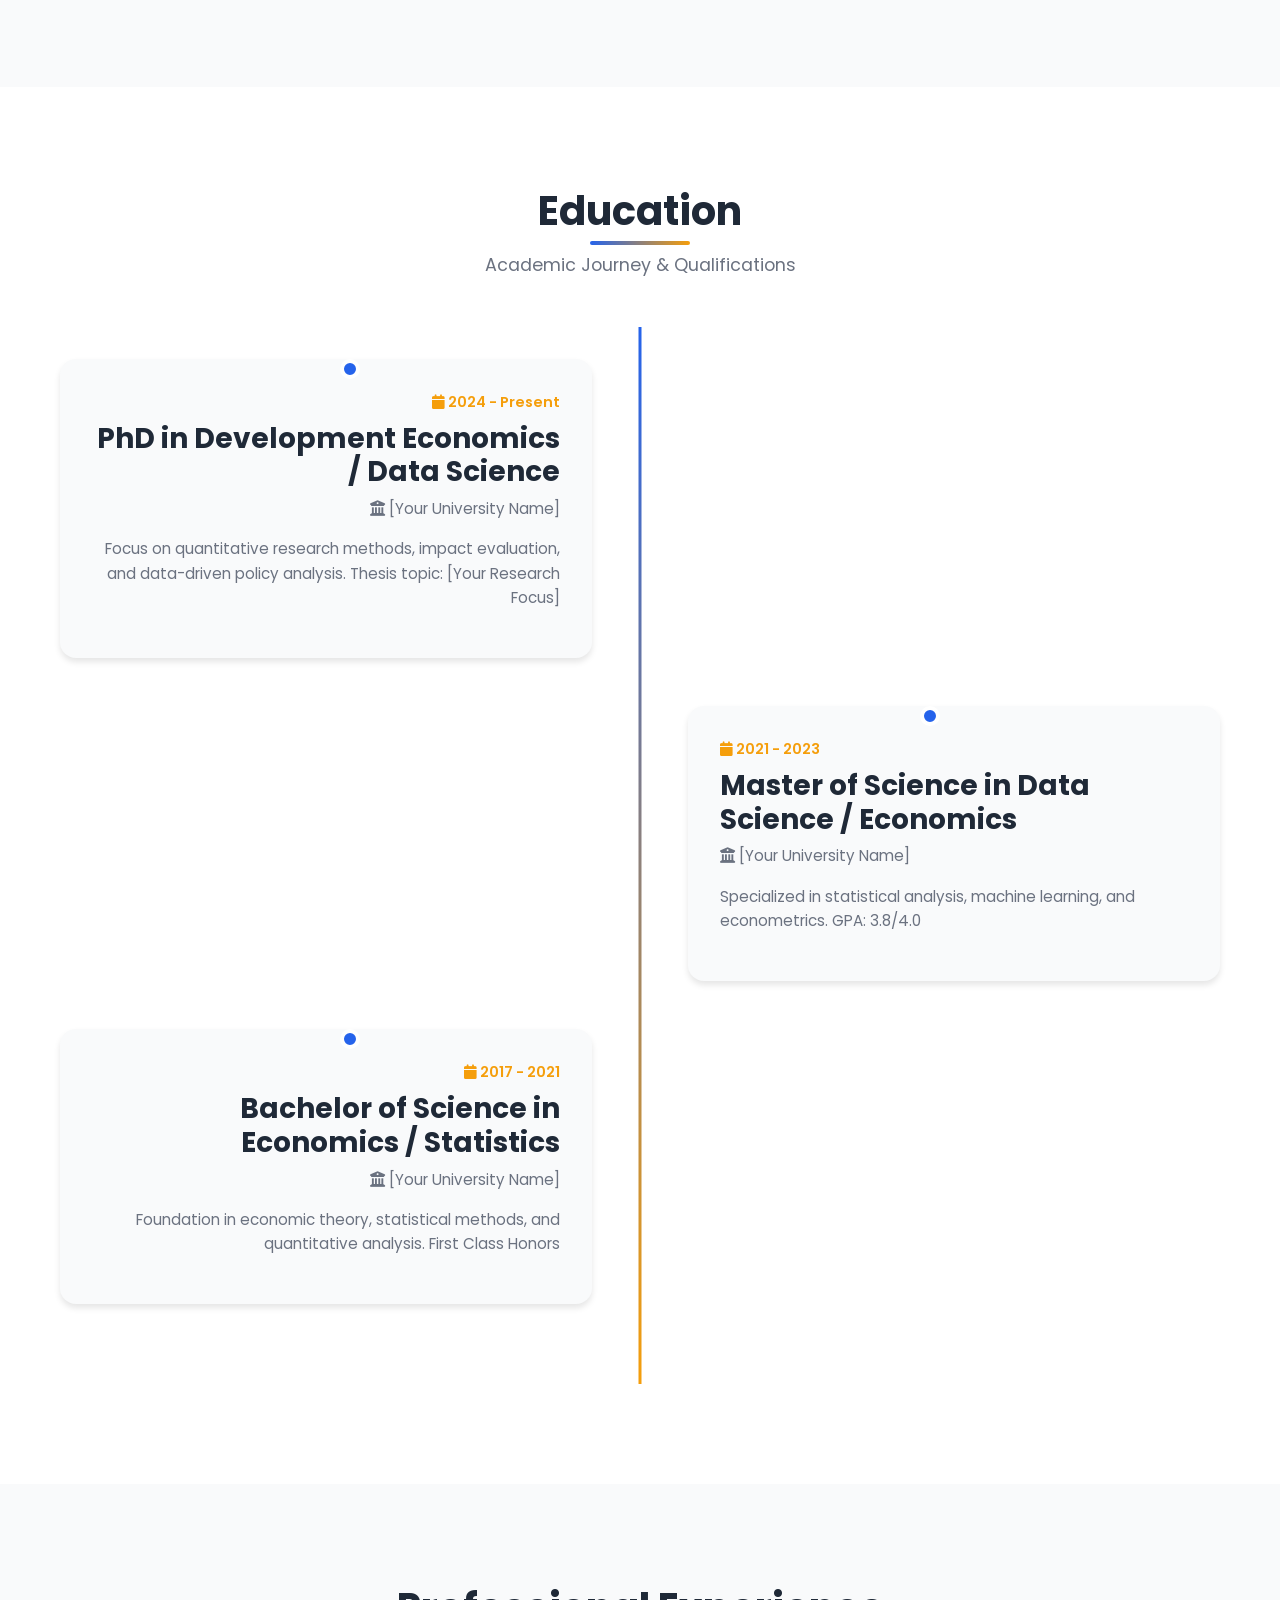
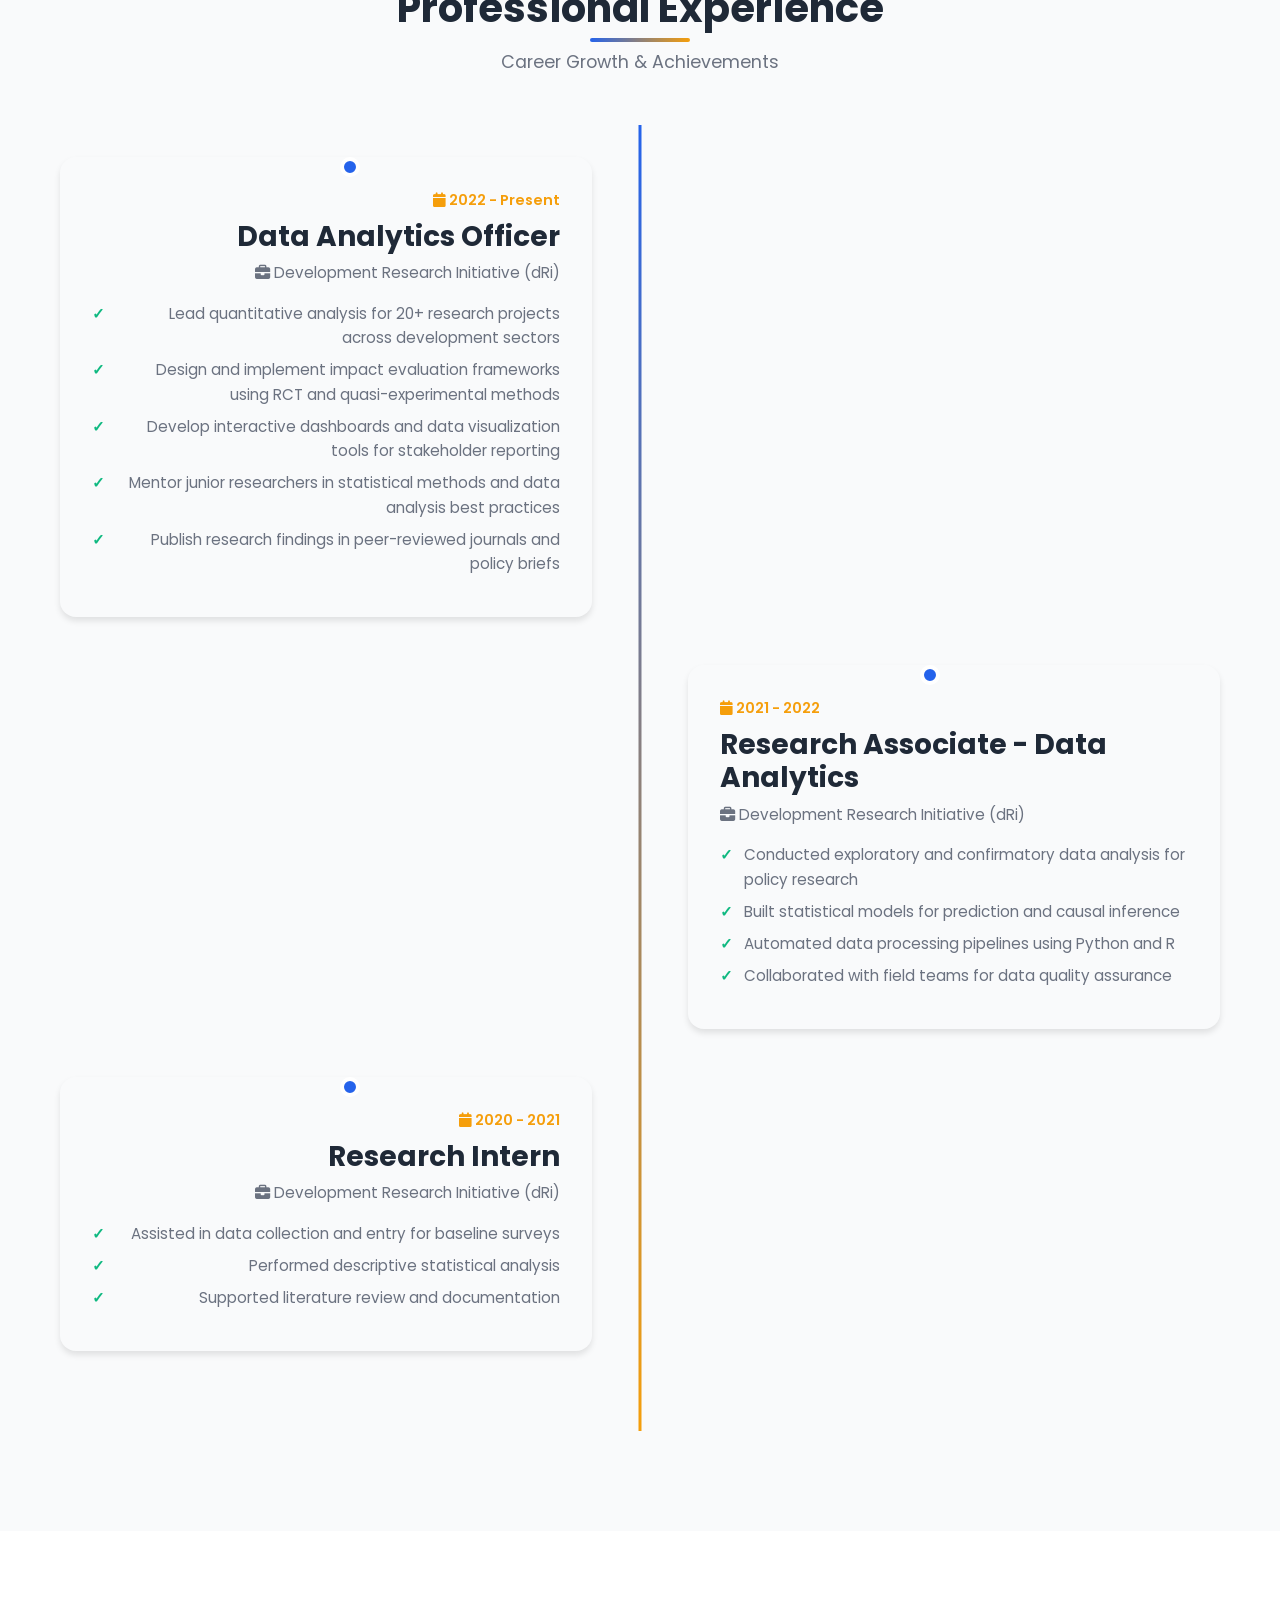
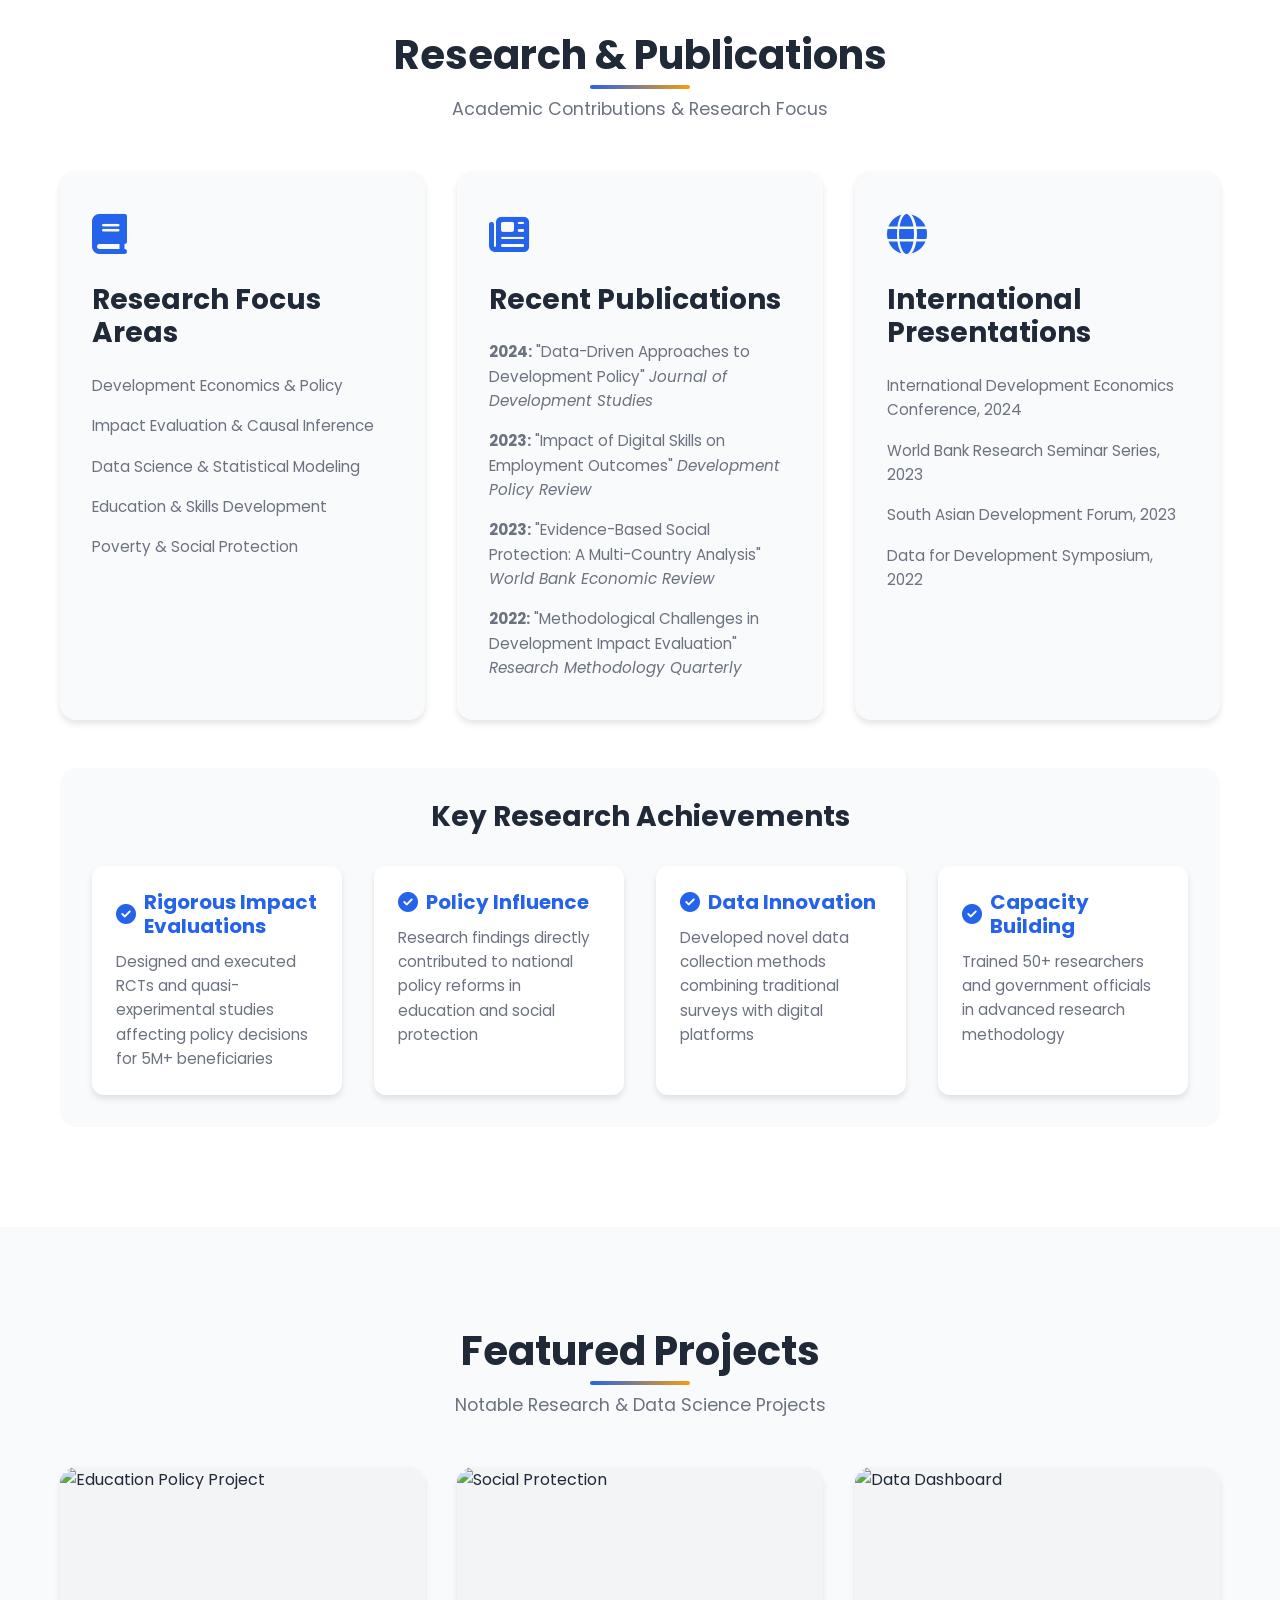
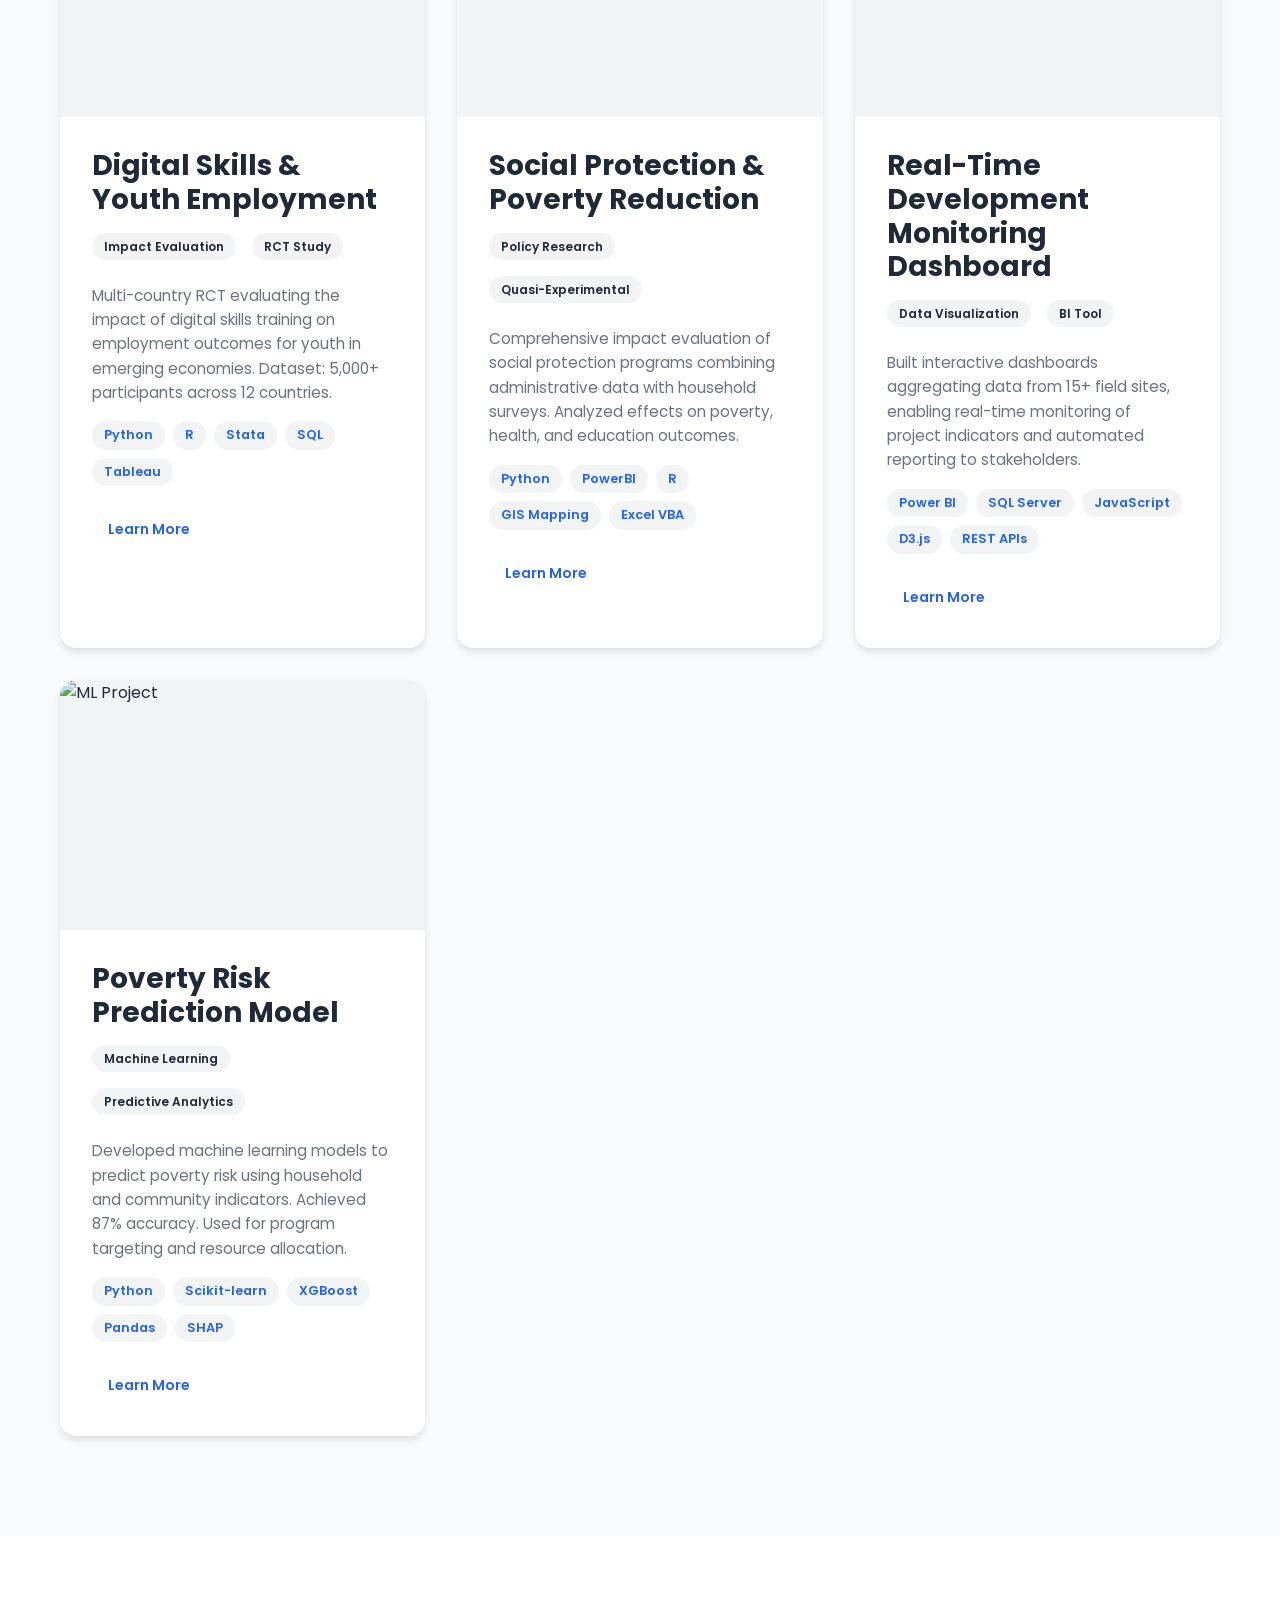
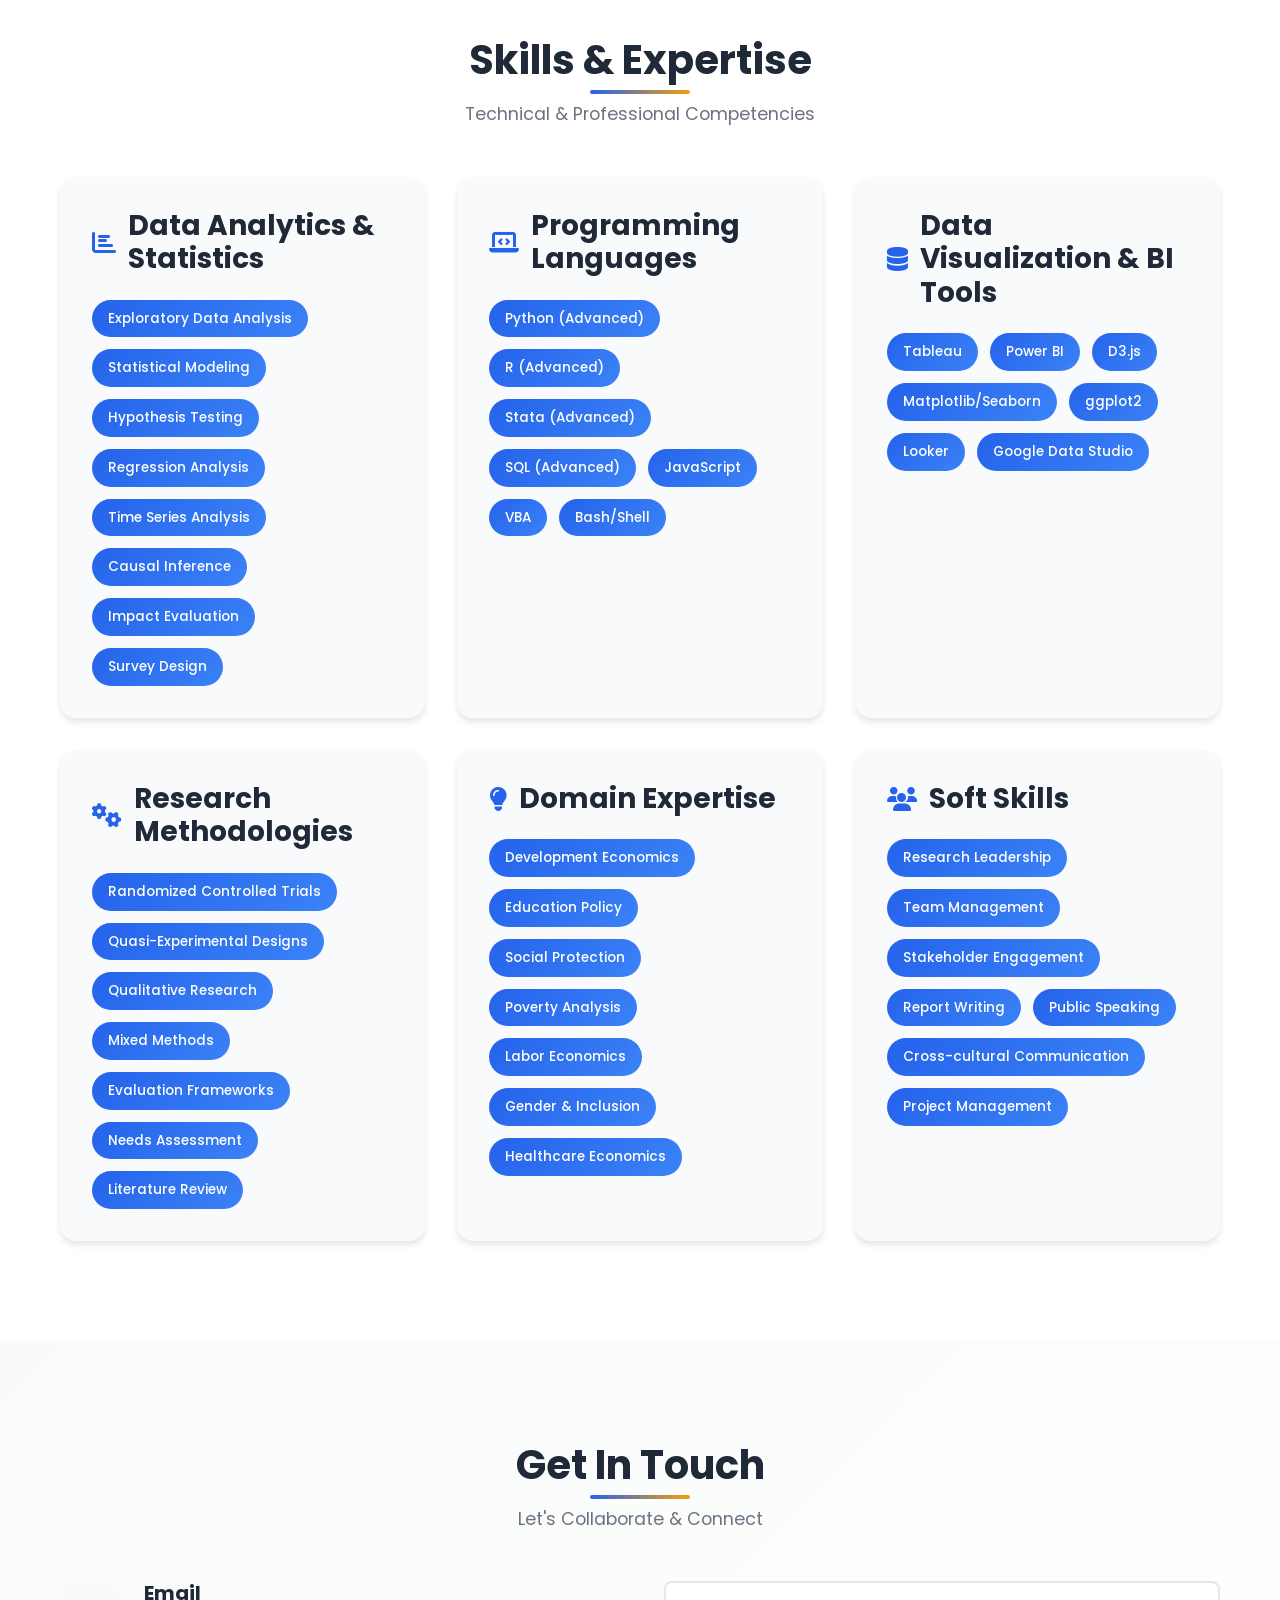
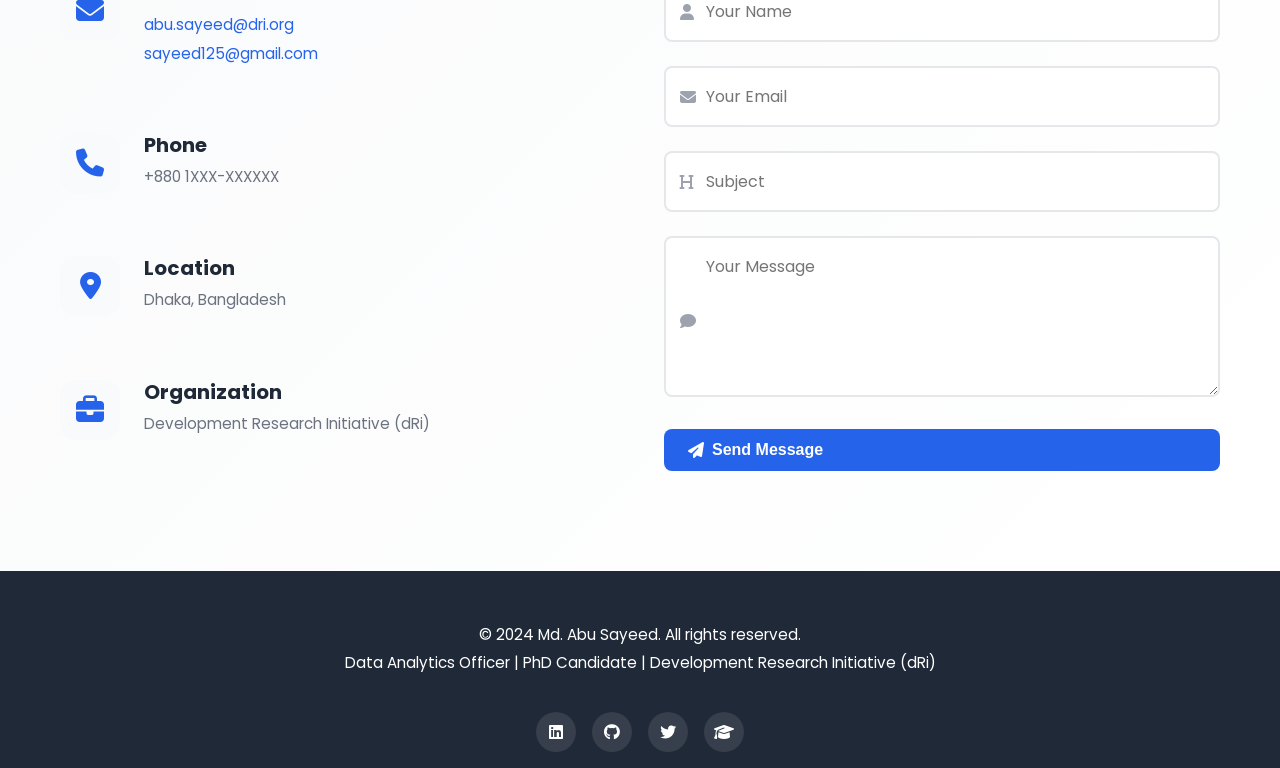
==== commit 6758580d: "Update index.html" ====
--- a/index.html
+++ b/index.html
@@ -92,7 +92,7 @@
                 
                 <div class="hero-image">
                     <div class="image-wrapper">
-                        <img src="assets/profile.jpg" alt="Md. Abu Sayeed" class="image-wrapper">
+                        <img src="assets/profile2.png" alt="Md. Abu Sayeed" class="image-wrapper">
                     </div>
                 </div>
             </div>
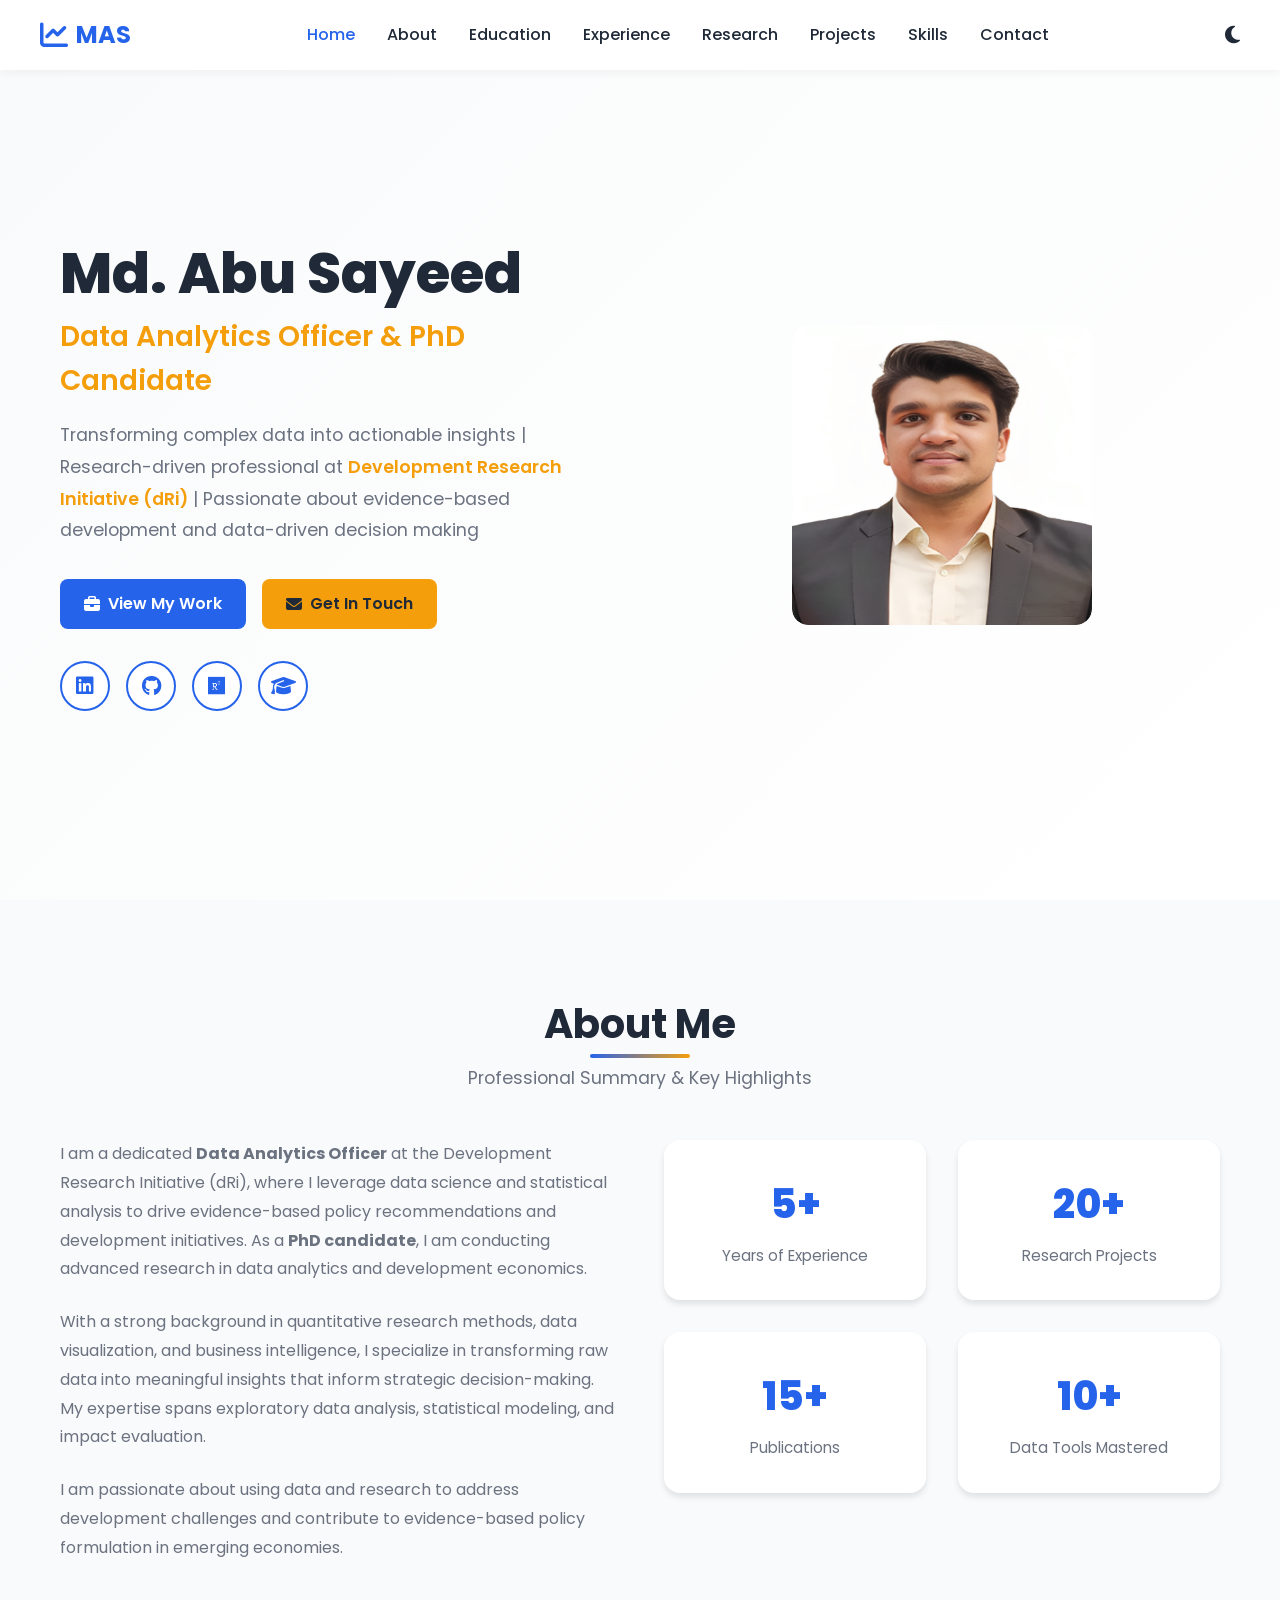
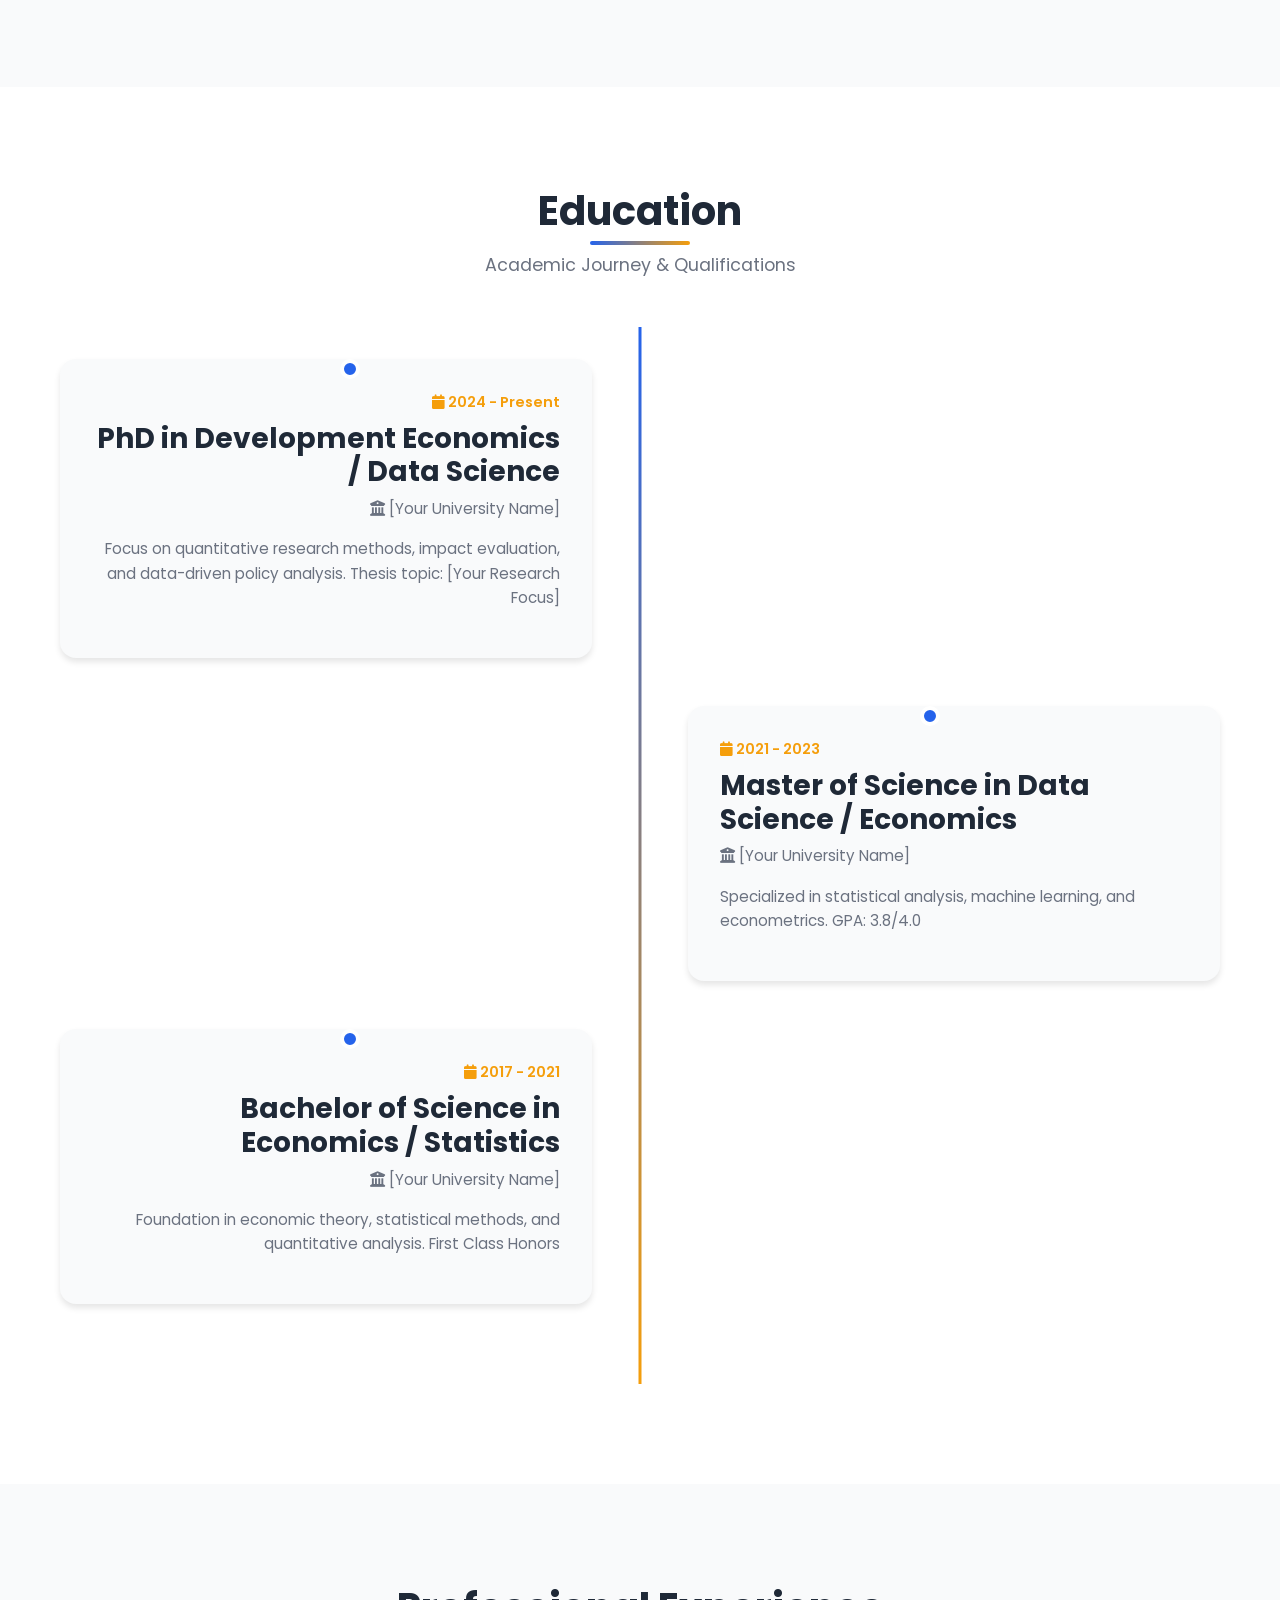
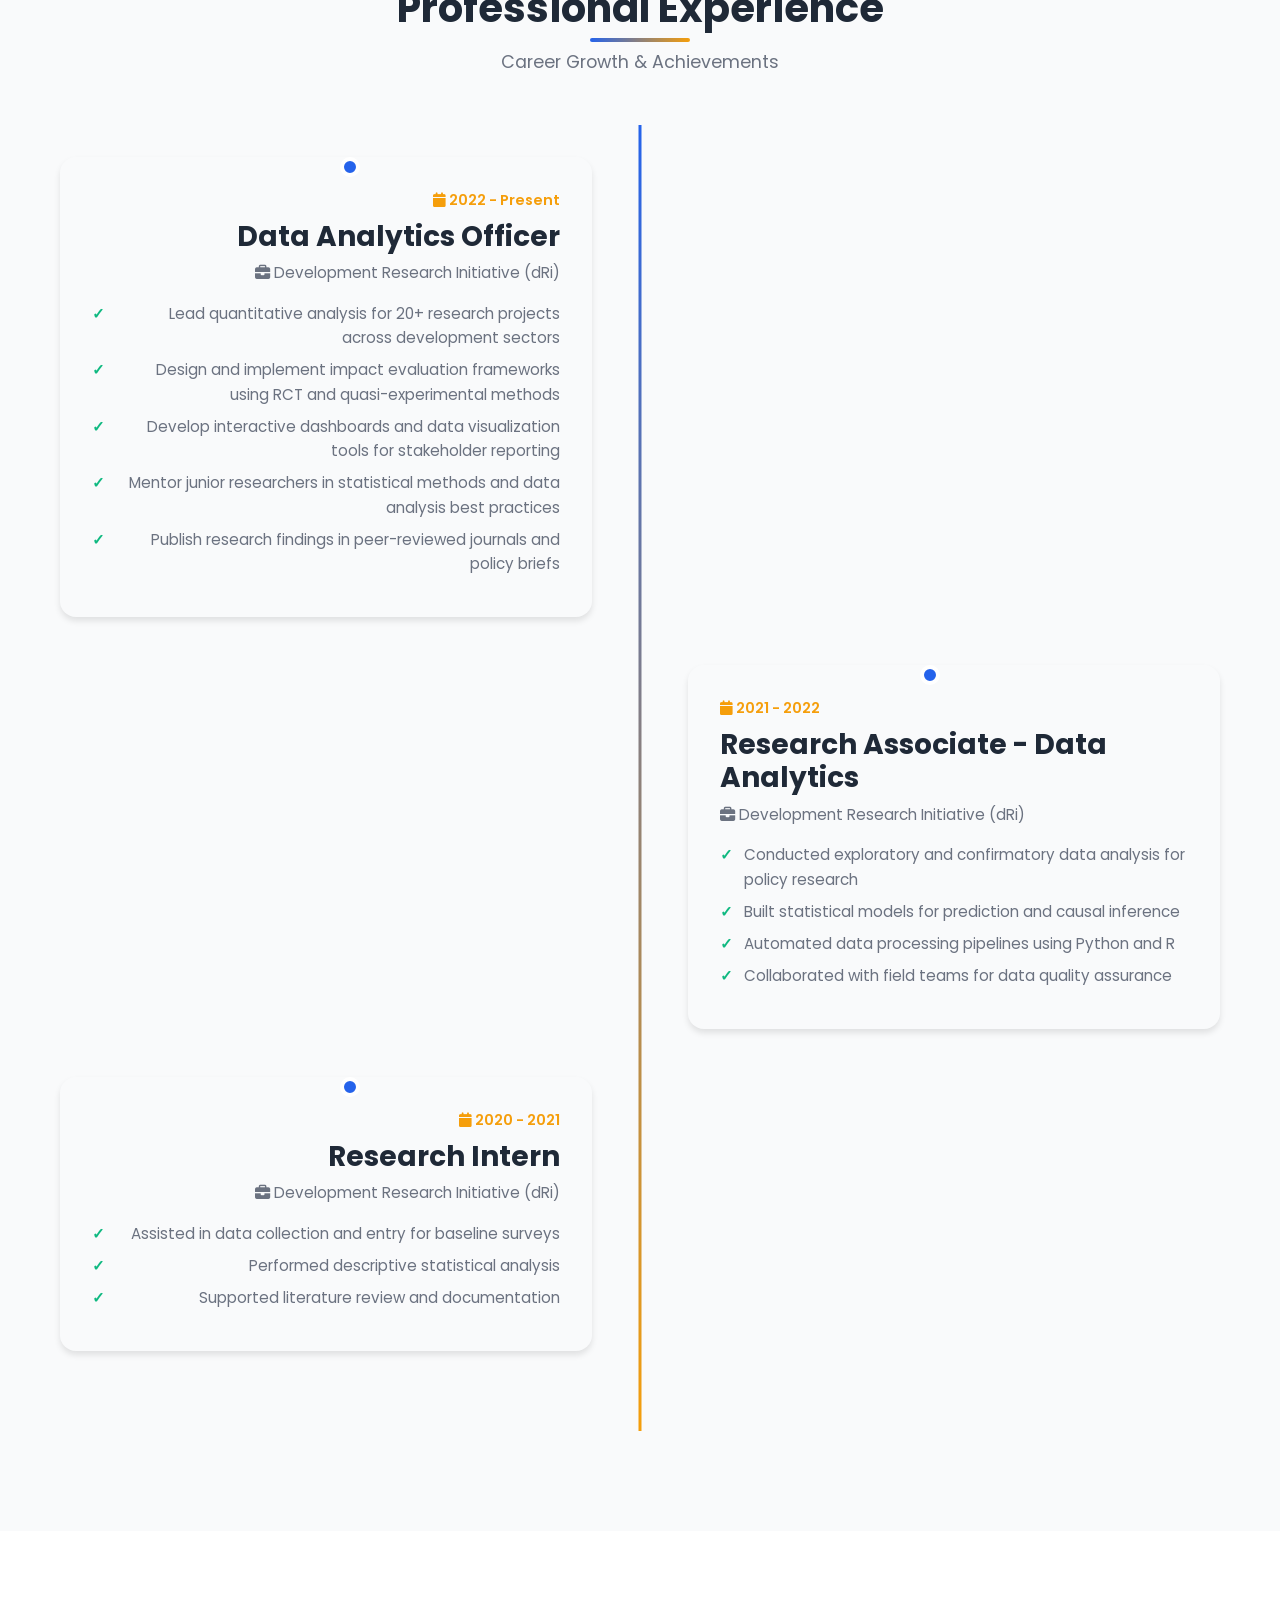
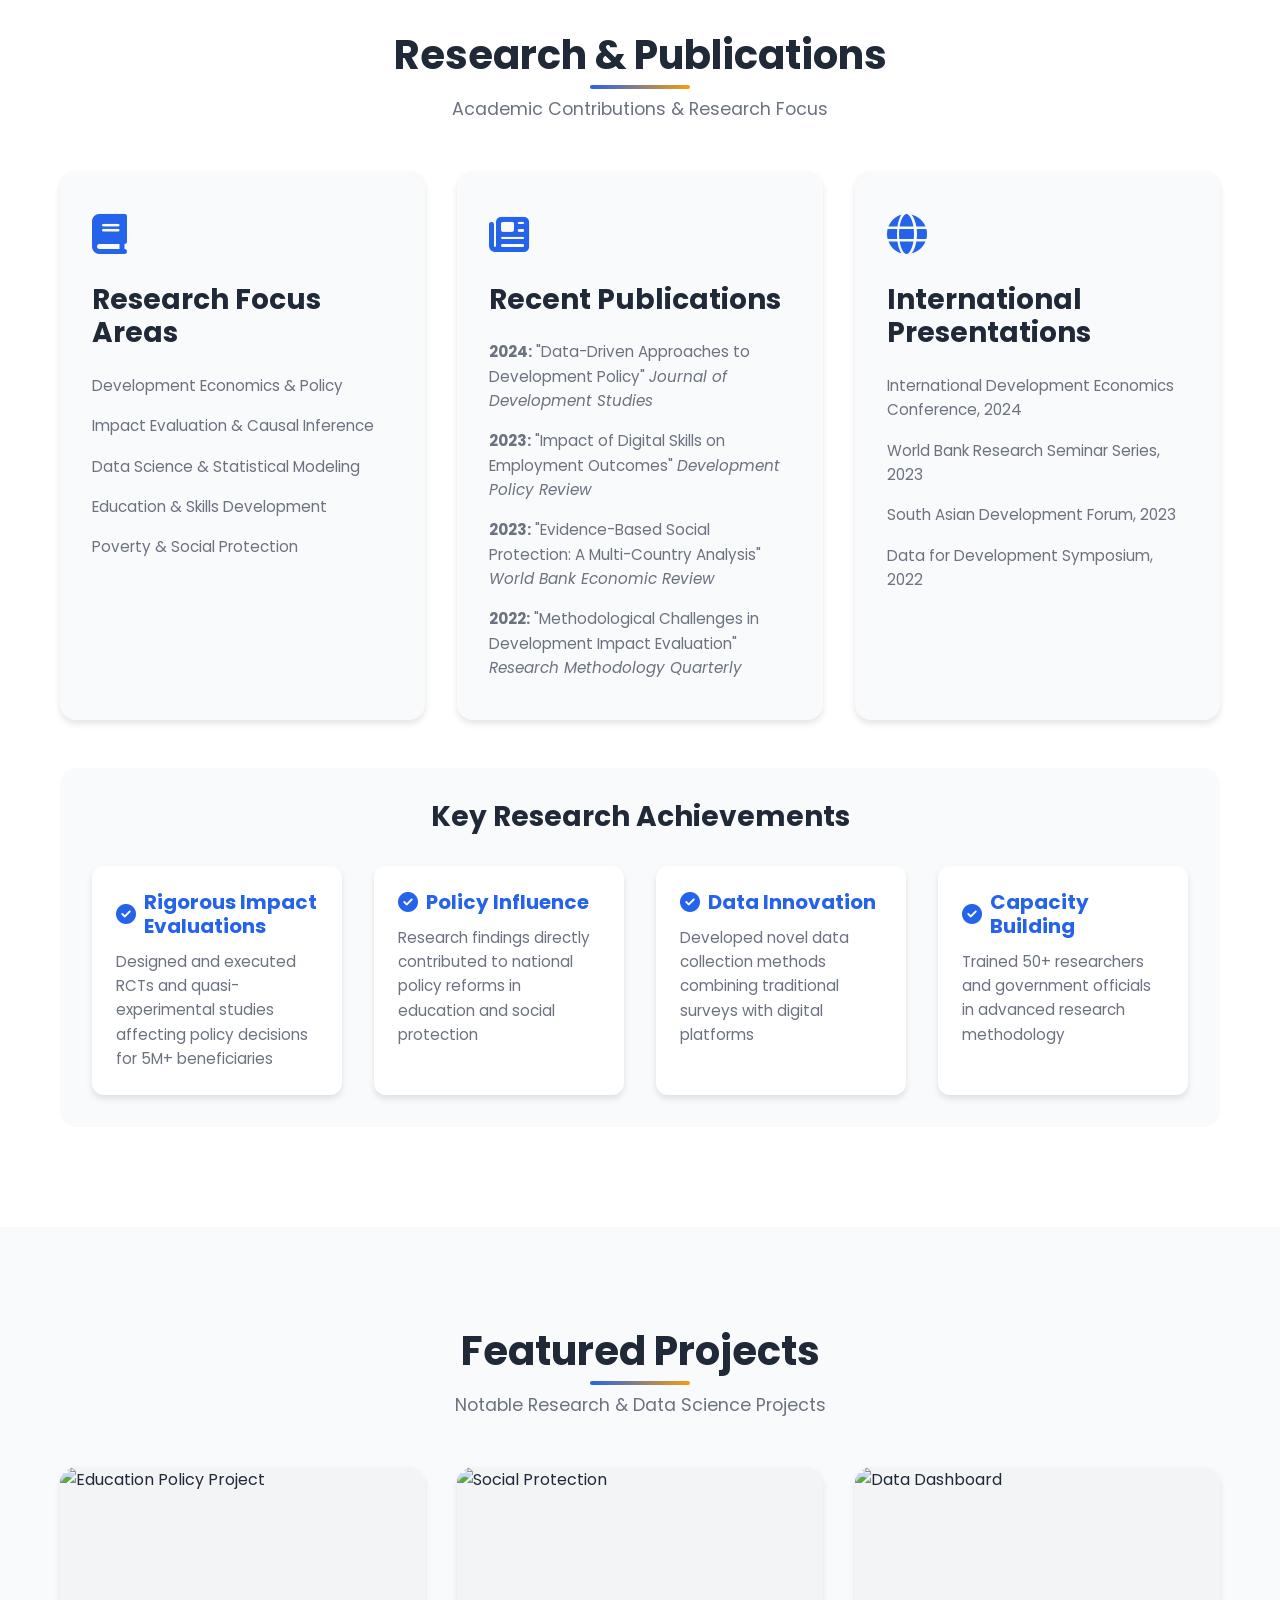
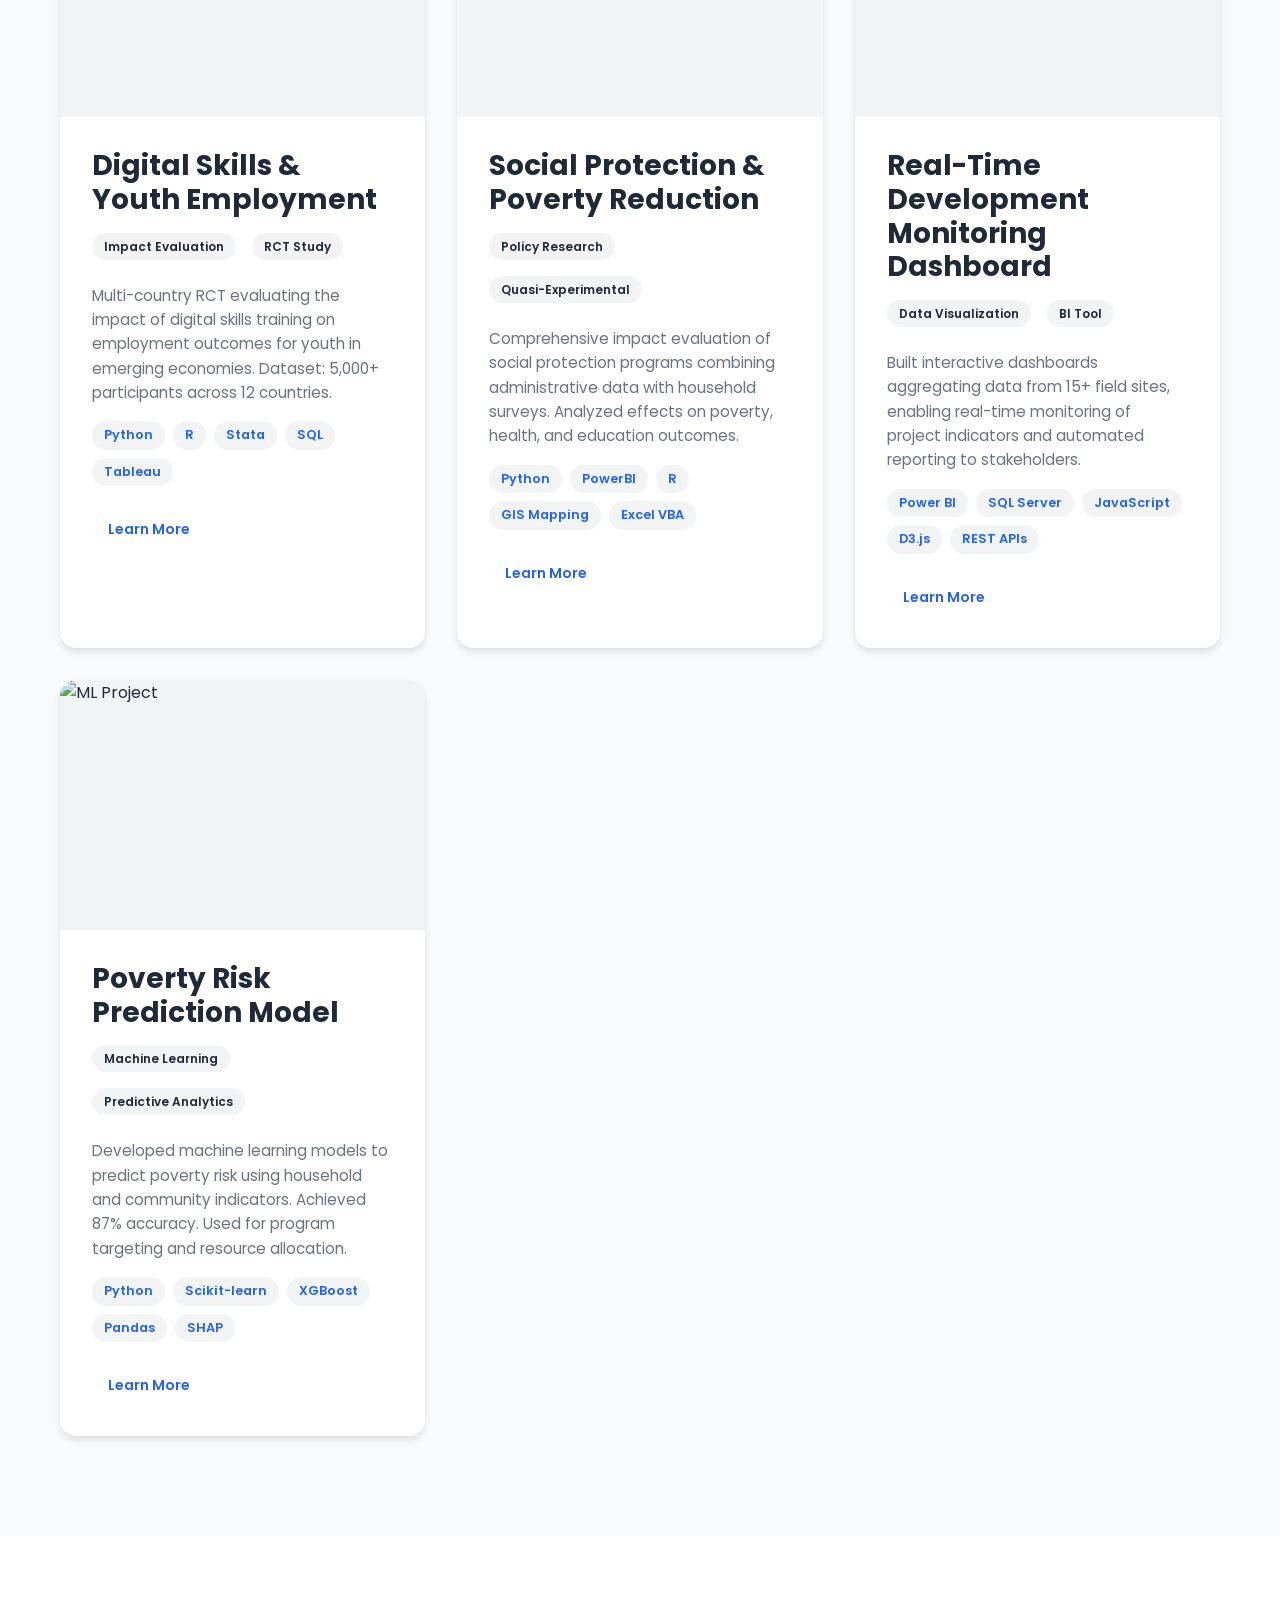
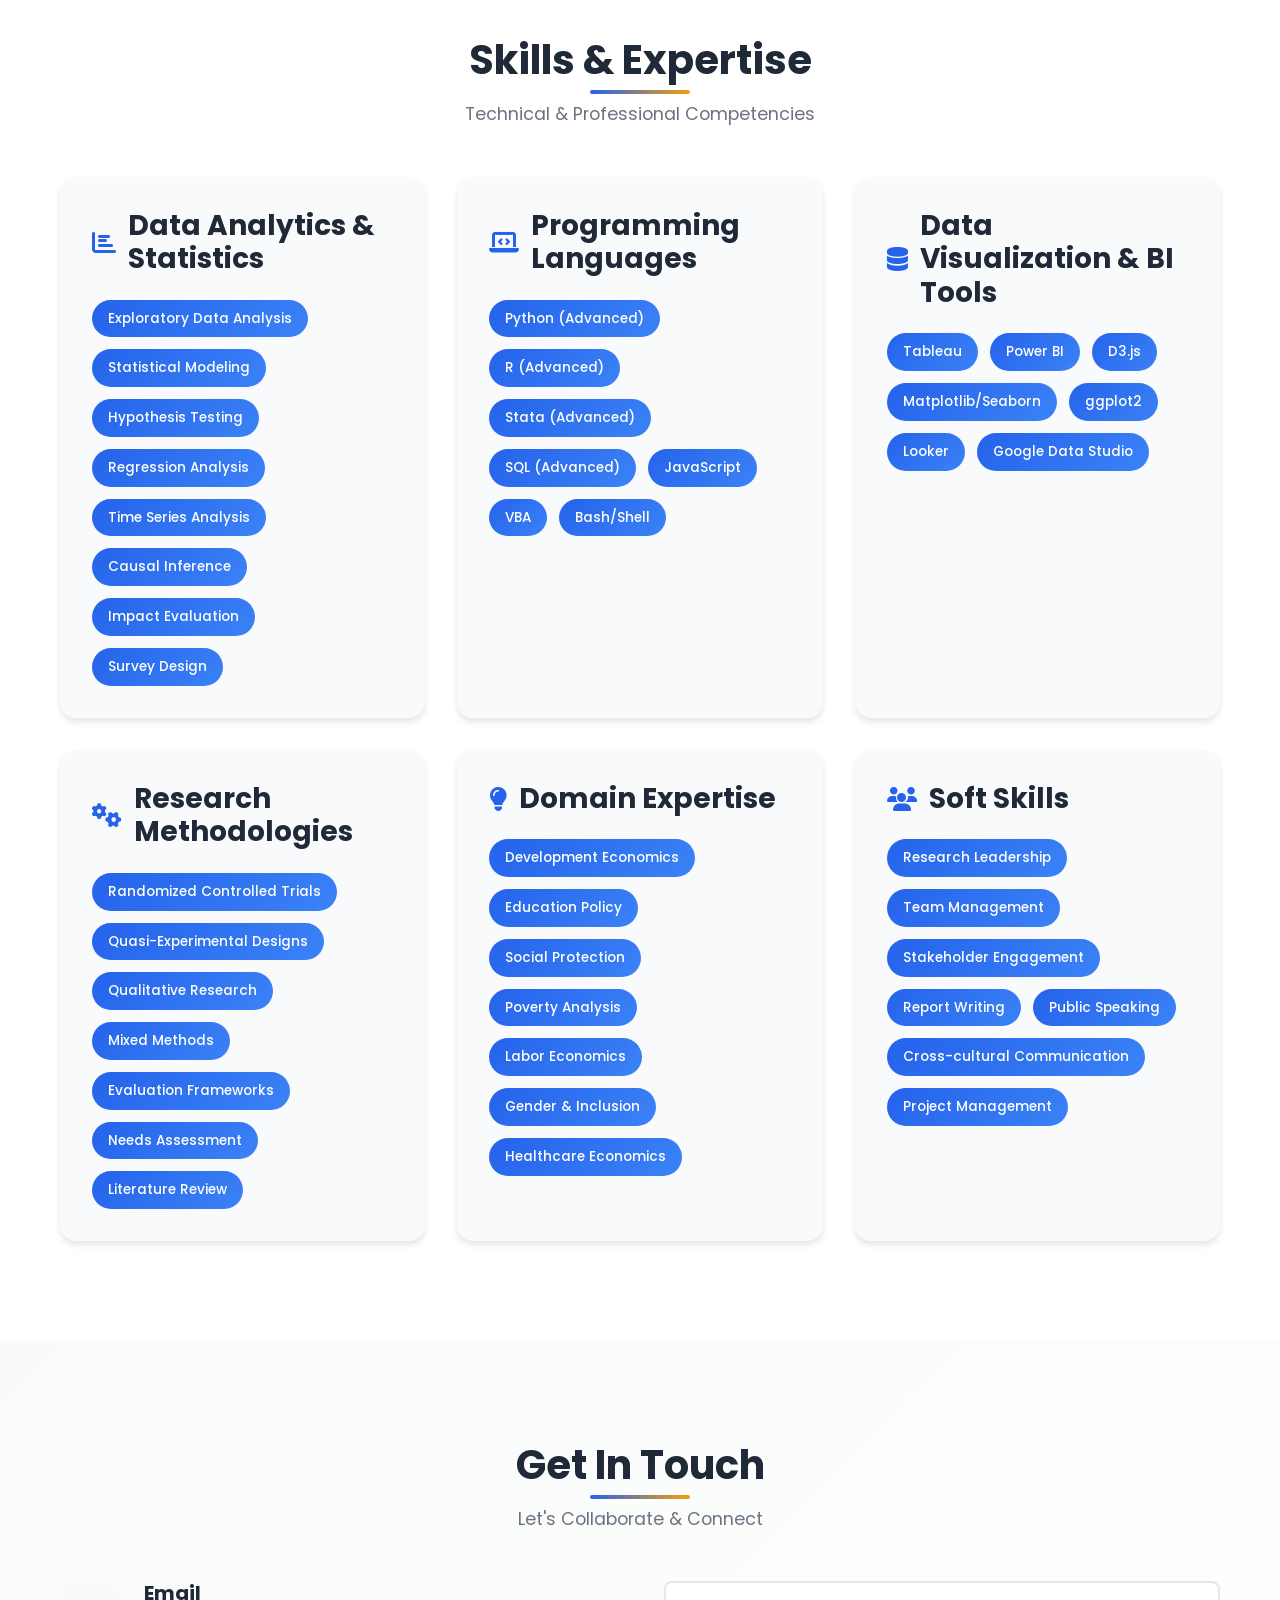
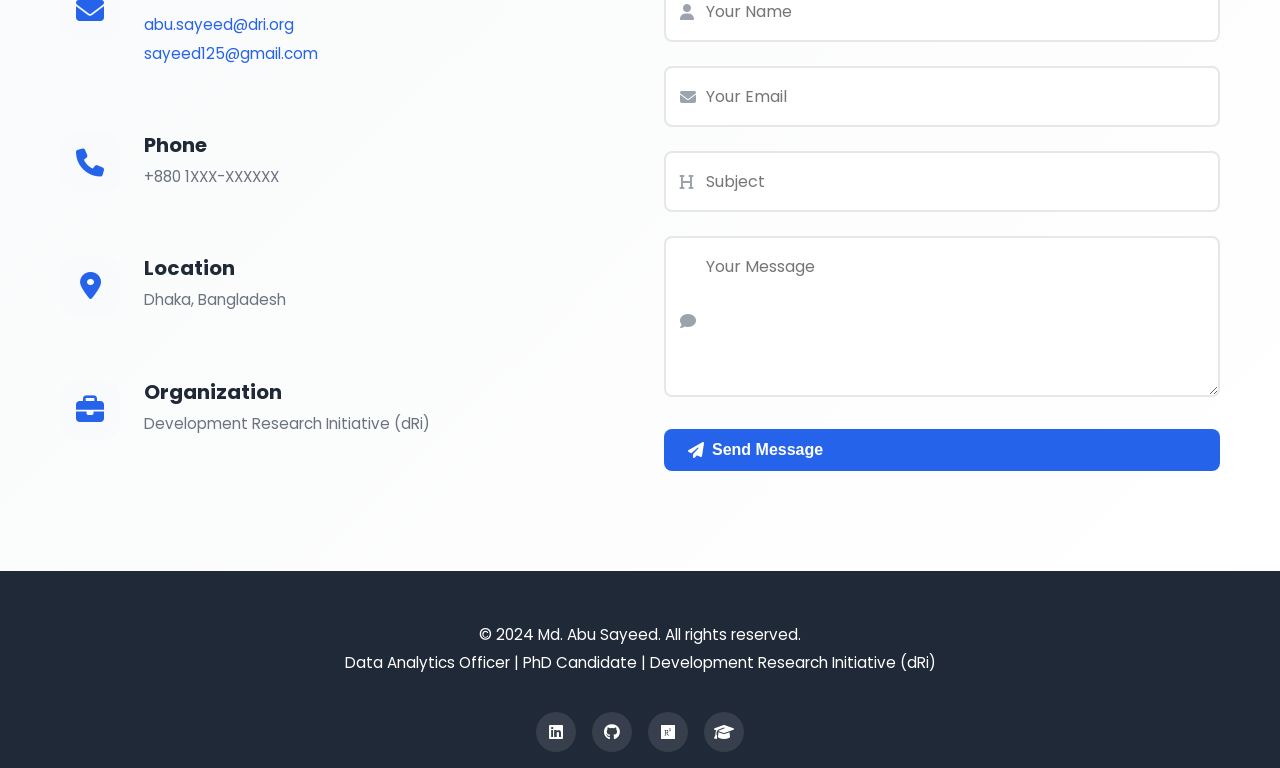
==== commit e599af99: "Update social media links in index.html" ====
--- a/index.html
+++ b/index.html
@@ -75,16 +75,16 @@
                     </div>
                     
                     <div class="social-links">
-                        <a href="https://linkedin.com/in/md-abu-sayeed" target="_blank" title="LinkedIn" aria-label="LinkedIn">
+                        <a href="linkedin.com/in/sayeed-ahmed125" target="_blank" title="LinkedIn" aria-label="LinkedIn">
                             <i class="fab fa-linkedin"></i>
                         </a>
                         <a href="https://github.com/Sayeed125" target="_blank" title="GitHub" aria-label="GitHub">
                             <i class="fab fa-github"></i>
                         </a>
-                        <a href="https://twitter.com/yourhandle" target="_blank" title="Twitter" aria-label="Twitter">
-                            <i class="fab fa-twitter"></i>
+                        <a href="https://www.researchgate.net/profile/Md-Sayeed-14" target="_blank" title="ResearchGate" aria-label="ResearchGate">
+                            <i class="fab fa-researchgate"></i>
                         </a>
-                        <a href="https://scholar.google.com/citations?user=yourprofile" target="_blank" title="Google Scholar" aria-label="Google Scholar">
+                        <a href="https://scholar.google.com/citations?user=doWUNFIAAAAJ&hl=en" target="_blank" title="Google Scholar" aria-label="Google Scholar">
                             <i class="fas fa-graduation-cap"></i>
                         </a>
                     </div>
@@ -682,16 +682,16 @@
                 <p>Data Analytics Officer | PhD Candidate | Development Research Initiative (dRi)</p>
             </div>
             <div class="footer-social">
-                <a href="https://linkedin.com/in/md-abu-sayeed" target="_blank" title="LinkedIn">
+                <a href="linkedin.com/in/sayeed-ahmed125" target="_blank" title="LinkedIn">
                     <i class="fab fa-linkedin"></i>
                 </a>
                 <a href="https://github.com/Sayeed125" target="_blank" title="GitHub">
                     <i class="fab fa-github"></i>
                 </a>
-                <a href="https://twitter.com/yourhandle" target="_blank" title="Twitter">
-                    <i class="fab fa-twitter"></i>
+                <a href="https://www.researchgate.net/profile/Md-Sayeed-14" target="_blank" title="ResearchGate">
+                    <i class="fab fa-researchgate"></i>
                 </a>
-                <a href="https://scholar.google.com/citations?user=yourprofile" target="_blank" title="Google Scholar">
+                <a href="https://scholar.google.com/citations?user=doWUNFIAAAAJ&hl=en" target="_blank" title="Google Scholar">
                     <i class="fas fa-graduation-cap"></i>
                 </a>
             </div>
